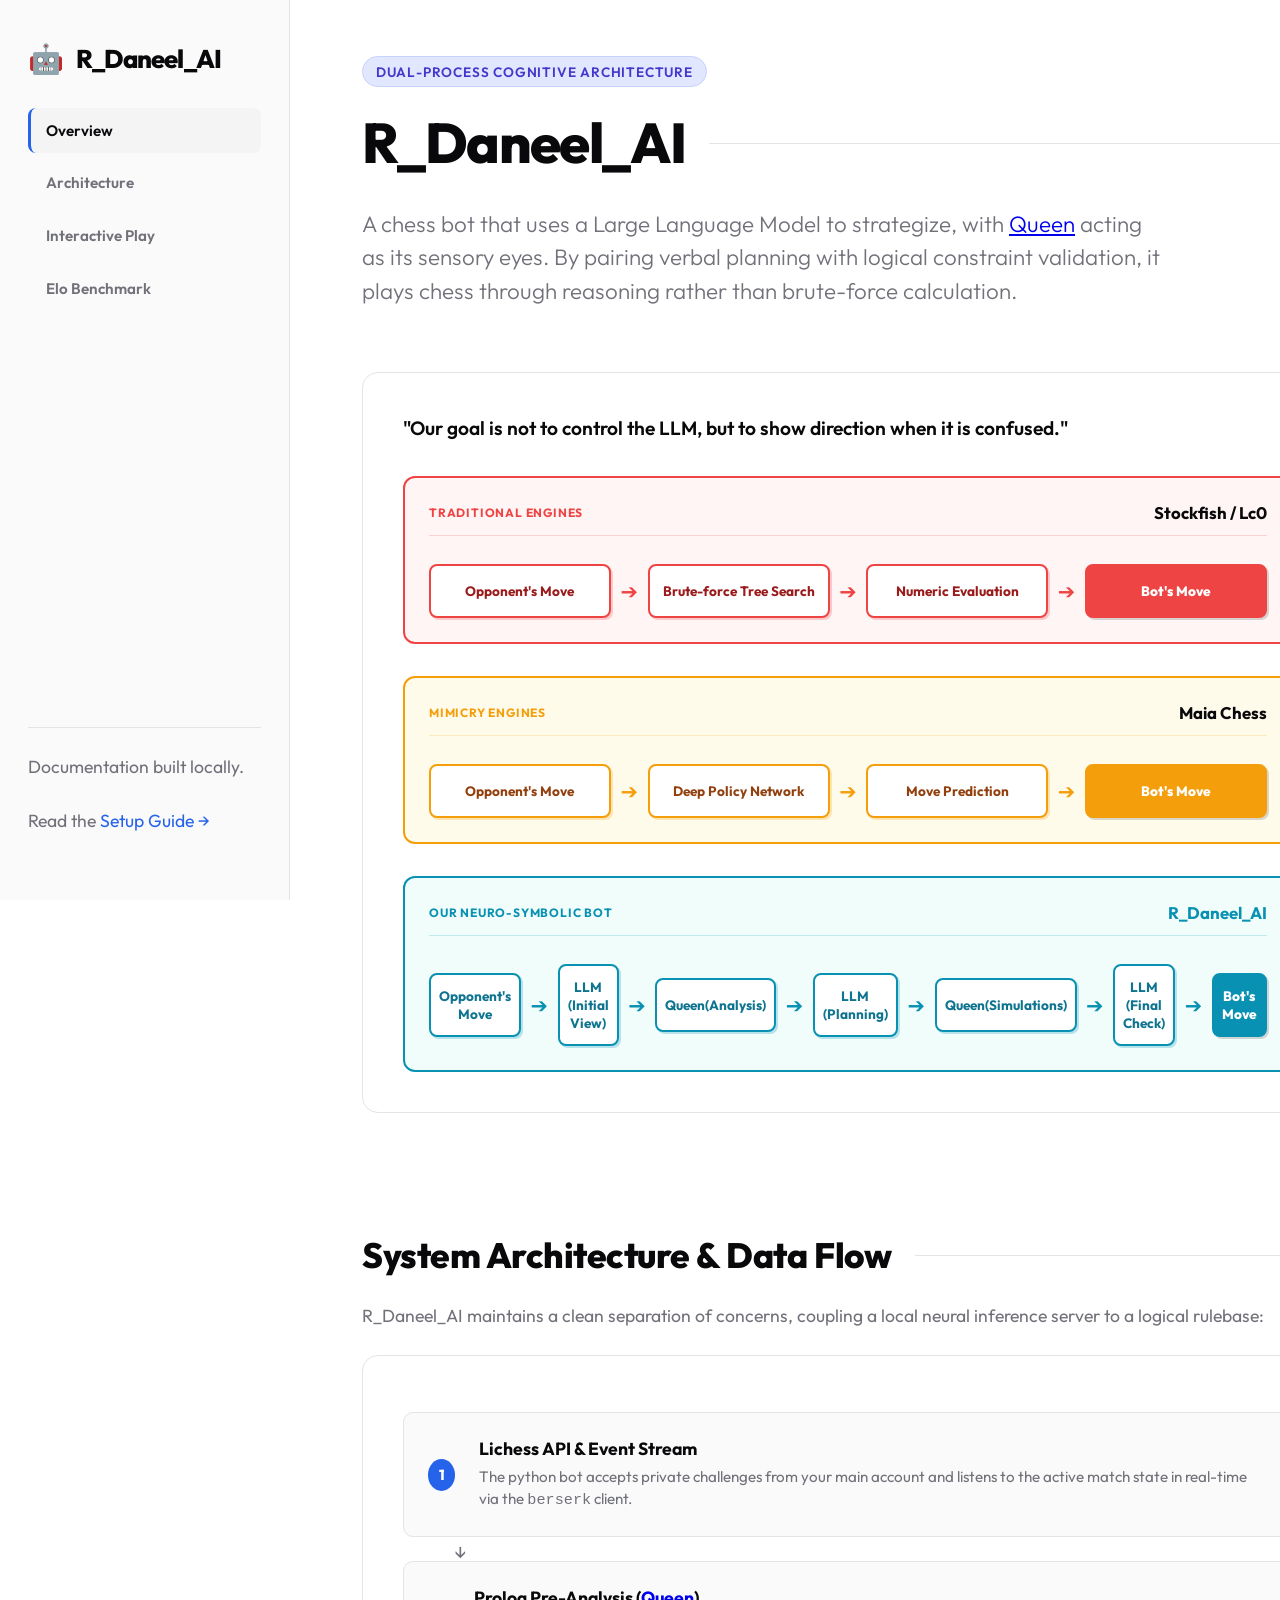
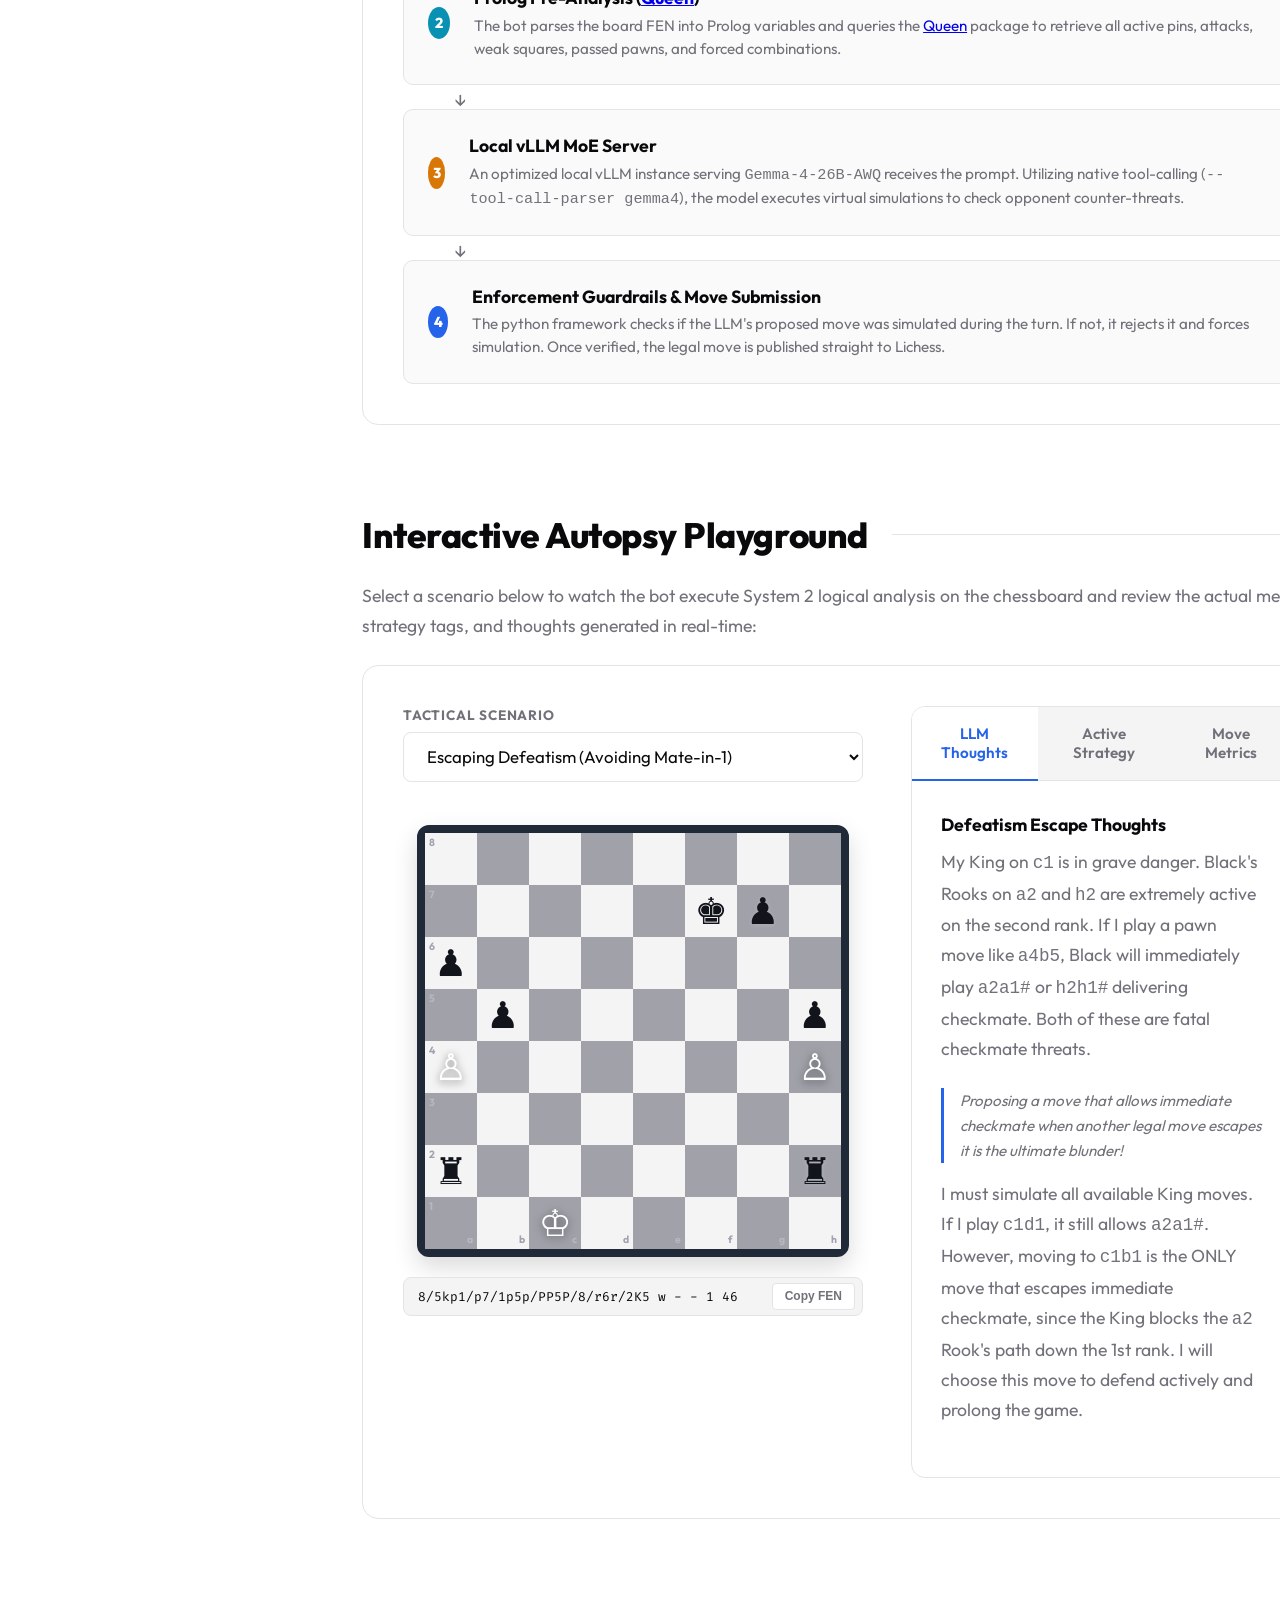
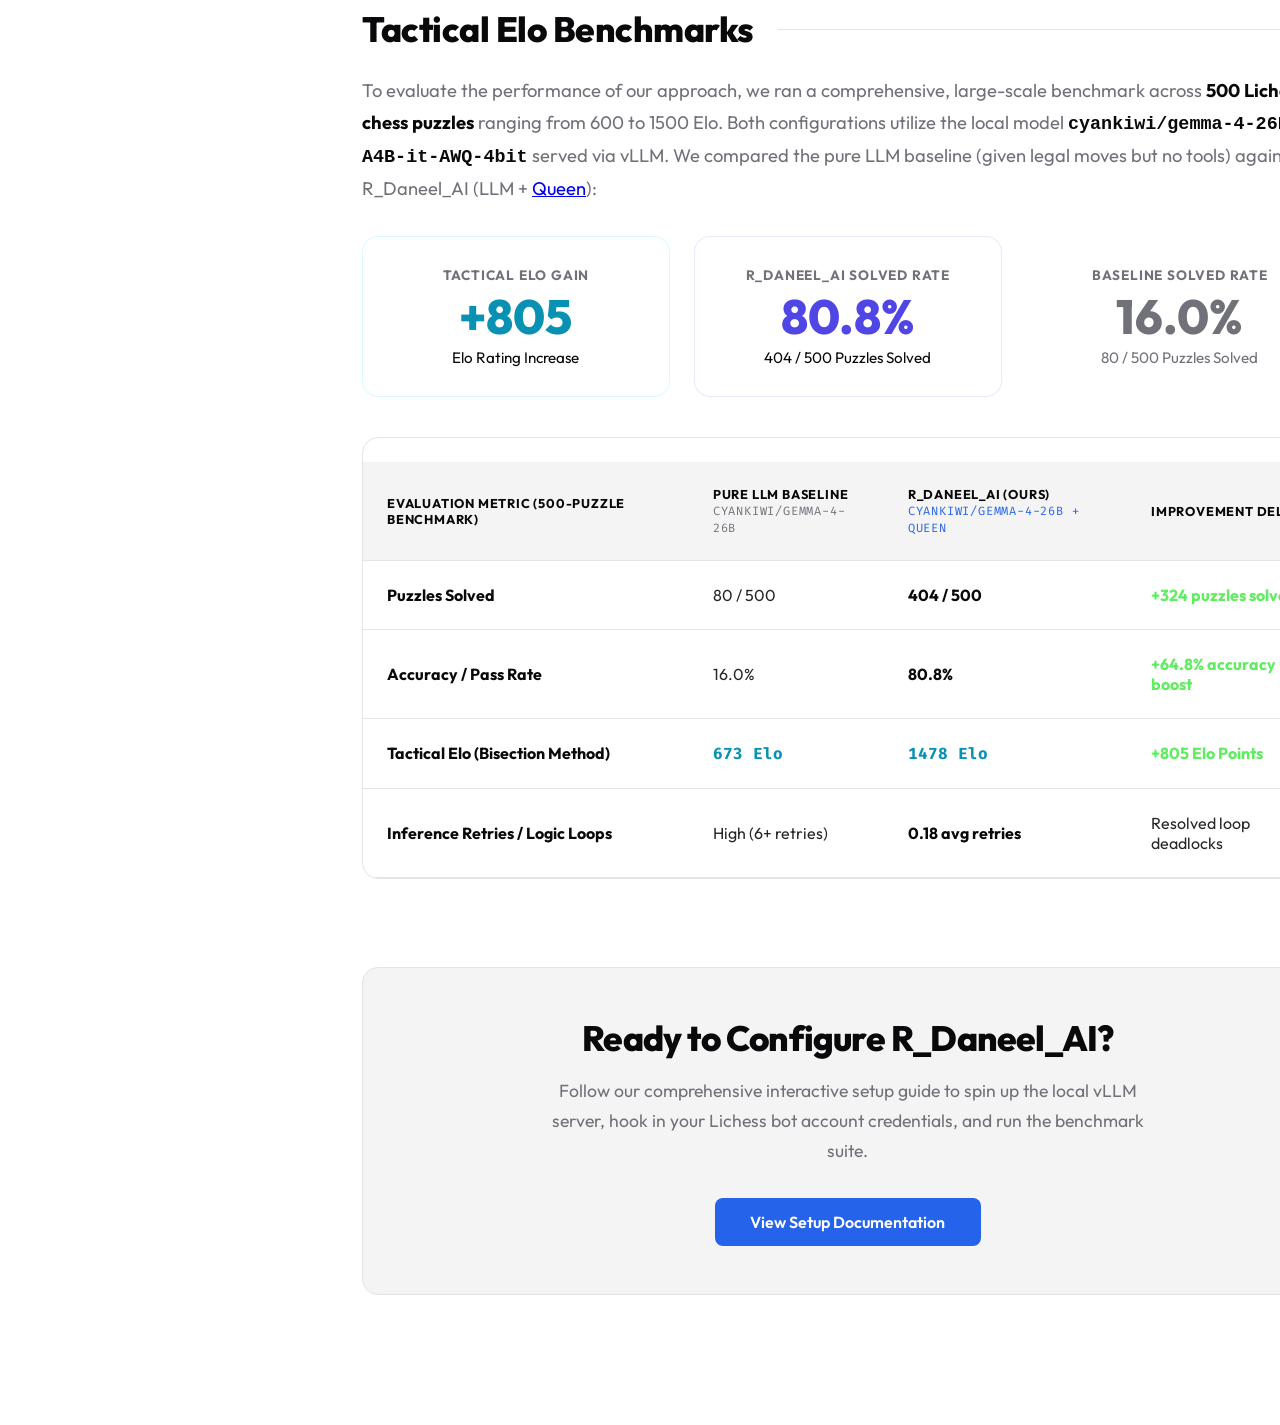
==== docs/index.html @ c643c806 "Fix Firefox CSS parsing error by unnesting .arch-flow CSS rules and closing the selector" ====
<!DOCTYPE html>
<html lang="en">
<head>
  <meta charset="utf-8">
  <meta name="viewport" content="width=device-width, initial-scale=1.0">
  <title>R_Daneel_AI 🤖 | Neuro-Symbolic Chess Bot & Benchmark</title>
  <!-- Google Fonts -->
  <link rel="preconnect" href="https://fonts.googleapis.com">
  <link rel="preconnect" href="https://fonts.gstatic.com" crossorigin>
  <link href="https://fonts.googleapis.com/css2?family=Fira+Code:wght@400;600&family=Outfit:wght@300;400;600;800&display=swap" rel="stylesheet">
  
  <style>
    :root {
      --bg: #ffffff;
      --panel-bg: #ffffff;
      --panel-border: #e4e4e7;
      --text: #27272a;
      --text-muted: #71717a;
      --text-highlight: #09090b;
      
      --accent: #4f46e5;
      --cyan: #0891b2;
      --indigo: #2563eb;
      --gold: #d97706;
      --red: #dc2626;
      
      --board-light: #f4f4f5;
      --board-dark: #a1a1aa;
      --square-size: 52px;
      --piece-size: 2.3rem;
      
      --font-sans: 'Outfit', system-ui, sans-serif;
      --font-mono: 'Fira Code', monospace;
      --sidebar-width: 290px;
    }

    * {
      box-sizing: border-box;
      margin: 0;
      padding: 0;
    }

    html {
      scroll-behavior: smooth;
    }

    body {
      background: var(--bg);
      color: var(--text);
      font-family: var(--font-sans);
      min-height: 100vh;
      display: flex;
      overflow-x: hidden;
    }

    /* Ambient background glows - hidden for clean solid white theme */
    .glow-orb {
      display: none;
    }
    .glow-orb-1 { top: 5%; left: -150px; }
    .glow-orb-2 { bottom: 15%; right: -150px; }
    .glow-orb-3 { top: 45%; left: 40%; }

    /* Navigation Sidebar */
    aside {
      width: var(--sidebar-width);
      background: #fafafa;
      border-right: 1px solid var(--panel-border);
      position: fixed;
      top: 0;
      bottom: 0;
      left: 0;
      padding: 2.5rem 1.75rem;
      display: flex;
      flex-direction: column;
      gap: 2rem;
      z-index: 10;
    }

    .brand {
      display: flex;
      align-items: center;
      gap: 0.75rem;
    }
    .brand span {
      font-size: 1.8rem;
    }
    .brand h1 {
      font-size: 1.6rem;
      font-weight: 800;
      letter-spacing: -0.05rem;
      color: var(--text-highlight);
    }

    .nav-links {
      list-style: none;
      display: flex;
      flex-direction: column;
      gap: 0.5rem;
    }
    .nav-links a {
      color: var(--text-muted);
      text-decoration: none;
      font-size: 0.95rem;
      font-weight: 600;
      padding: 0.8rem 1.1rem;
      border-radius: 8px;
      display: block;
      transition: all 0.3s ease;
    }
    .nav-links a:hover, .nav-links a.active {
      color: var(--text-highlight);
      background: #f4f4f5;
      border-left: 3px solid var(--indigo);
      padding-left: calc(1.1rem - 3px);
    }

    .nav-footer {
      margin-top: auto;
      font-size: 0.8rem;
      color: var(--text-muted);
      border-top: 1px solid var(--panel-border);
      padding-top: 1.5rem;
    }
    .nav-footer a {
      color: var(--indigo);
      text-decoration: none;
    }

    /* Main Content Area */
    main {
      margin-left: var(--sidebar-width);
      flex: 1;
      padding: 3.5rem 4.5rem;
      max-width: 1250px;
      position: relative;
      z-index: 1;
    }

    section {
      margin-bottom: 5.5rem;
    }

    h2 {
      font-size: 2.2rem;
      font-weight: 800;
      color: var(--text-highlight);
      margin-bottom: 1.5rem;
      letter-spacing: -0.03rem;
      display: flex;
      align-items: center;
      gap: 0.5rem;
    }
    h2::after {
      content: '';
      flex: 1;
      height: 1px;
      background: var(--panel-border);
      margin-left: 1rem;
    }

    p {
      color: var(--text-muted);
      font-size: 1.1rem;
      line-height: 1.7;
      margin-bottom: 1.5rem;
    }

    strong {
      color: var(--text-highlight);
    }

    /* Card / Glass Container */
    .glass-card {
      background: var(--panel-bg);
      border: 1px solid var(--panel-border);
      border-radius: 16px;
      padding: 2.5rem;
      margin-bottom: 2rem;
      transition: border-color 0.3s ease, box-shadow 0.3s ease;
    }
    .glass-card:hover {
      border-color: #d4d4d8;
      box-shadow: 0 4px 12px rgba(0, 0, 0, 0.05);
    }

    /* Hero / Ad Section */
    .hero-container {
      display: flex;
      flex-direction: column;
      gap: 1.5rem;
    }
    .hero-title {
      font-size: 3.5rem;
      font-weight: 800;
      line-height: 1.15;
      letter-spacing: -0.1rem;
      color: var(--text-highlight);
      margin-bottom: 0.5rem;
    }
    .hero-subtitle {
      font-size: 1.4rem;
      color: var(--text-muted);
      font-weight: 300;
      line-height: 1.5;
      max-width: 800px;
    }
    .badge {
      display: inline-block;
      background: #e0e7ff;
      border: 1px solid #c7d2fe;
      color: #4338ca;
      padding: 0.35rem 0.8rem;
      border-radius: 50px;
      font-size: 0.85rem;
      font-weight: 600;
      width: max-content;
      text-transform: uppercase;
      letter-spacing: 0.05rem;
    }

    /* Features Grid */
    .features-grid {
      display: grid;
      grid-template-columns: repeat(auto-fit, minmax(320px, 1fr));
      gap: 1.5rem;
      margin-top: 2rem;
    }
    .feature-card {
      padding: 2.2rem;
      background: rgba(255, 255, 255, 0.015);
      border: 1px solid var(--panel-border);
      border-radius: 14px;
      position: relative;
      overflow: hidden;
      transition: all 0.3s ease;
    }
    .feature-card:hover {
      border-color: var(--indigo);
      transform: translateY(-4px);
    }
    .feature-icon {
      font-size: 2rem;
      margin-bottom: 1.2rem;
      display: block;
    }
    .feature-card h3 {
      font-size: 1.25rem;
      font-weight: 700;
      color: var(--text-highlight);
      margin-bottom: 0.75rem;
    }
    .feature-card p {
      font-size: 0.95rem;
      line-height: 1.6;
      margin-bottom: 0;
    }

    /* Interactive Chess Playground Layout */
    .playground-container {
      display: grid;
      grid-template-columns: 460px 1fr;
      gap: 3rem;
      align-items: start;
    }

    .preset-selector {
      margin-bottom: 1.5rem;
      width: 100%;
    }
    .preset-selector label {
      display: block;
      font-size: 0.85rem;
      font-weight: 700;
      text-transform: uppercase;
      letter-spacing: 0.05rem;
      color: var(--text-muted);
      margin-bottom: 0.5rem;
    }
    .preset-selector select {
      width: 100%;
      background: #ffffff;
      border: 1px solid var(--panel-border);
      color: var(--text-highlight);
      font-family: var(--font-sans);
      font-size: 1.05rem;
      padding: 0.8rem 1.2rem;
      border-radius: 8px;
      outline: none;
      cursor: pointer;
      transition: border-color 0.3s ease;
    }
    .preset-selector select:focus {
      border-color: var(--indigo);
    }

    /* Interactive Chessboard */
    .chessboard-wrapper {
      display: flex;
      flex-direction: column;
      align-items: center;
      gap: 1.2rem;
    }
    .chessboard {
      display: grid;
      grid-template-columns: repeat(8, var(--square-size));
      grid-template-rows: repeat(8, var(--square-size));
      border: 8px solid #1f2937;
      border-radius: 12px;
      box-shadow: 0 10px 25px rgba(0, 0, 0, 0.15);
      position: relative;
    }
    .square {
      width: var(--square-size);
      height: var(--square-size);
      display: flex;
      align-items: center;
      justify-content: center;
      position: relative;
      user-select: none;
      transition: all 0.25s ease;
    }
    .square.light {
      background-color: var(--board-light);
    }
    .square.dark {
      background-color: var(--board-dark);
    }
    
    .piece {
      font-size: var(--piece-size);
      line-height: 1;
      cursor: default;
      z-index: 2;
      transition: transform 0.2s ease;
    }
    .piece.white-piece {
      color: #ffffff;
      filter: drop-shadow(0 2px 4px rgba(0,0,0,0.55));
    }
    .piece.black-piece {
      color: #12141c;
      filter: drop-shadow(0 1px 2px rgba(255,255,255,0.2));
    }
    .square:hover .piece {
      transform: scale(1.15);
    }

    /* Coordinate Labels */
    .label-rank {
      position: absolute;
      top: 3px;
      left: 4px;
      font-size: 0.65rem;
      font-weight: 700;
      opacity: 0.45;
      z-index: 1;
    }
    .square.light .label-rank { color: hsl(240, 20%, 30%); }
    .square.dark .label-rank { color: hsl(240, 15%, 85%); }

    .label-file {
      position: absolute;
      bottom: 3px;
      right: 4px;
      font-size: 0.65rem;
      font-weight: 700;
      opacity: 0.45;
      z-index: 1;
    }
    .square.light .label-file { color: hsl(240, 20%, 30%); }
    .square.dark .label-file { color: hsl(240, 15%, 85%); }

    /* Visual highlights on chessboard */
    .square.highlight-check::after {
      content: '';
      position: absolute;
      inset: 0;
      border: 3.5px solid var(--red);
      z-index: 3;
      pointer-events: none;
      animation: pulse-border 1.5s infinite;
    }
    .square.highlight-tactical::after {
      content: '';
      position: absolute;
      inset: 0;
      border: 3.5px solid var(--gold);
      z-index: 3;
      pointer-events: none;
    }
    .square.highlight-move::after {
      content: '';
      position: absolute;
      inset: 0;
      border: 3.5px solid var(--cyan);
      z-index: 3;
      pointer-events: none;
    }

    @keyframes pulse-border {
      0% { opacity: 0.5; }
      50% { opacity: 1; }
      100% { opacity: 0.5; }
    }

    .fen-container {
      position: relative;
      width: 100%;
      display: flex;
      align-items: center;
    }
    .fen-display {
      font-family: var(--font-mono);
      font-size: 0.8rem;
      background: #f4f4f5;
      color: var(--text-highlight);
      padding: 0.65rem 4.5rem 0.65rem 0.9rem;
      border-radius: 8px;
      border: 1px solid var(--panel-border);
      width: 100%;
      text-align: left;
      overflow-x: auto;
      white-space: nowrap;
    }
    .fen-copy-btn {
      position: absolute;
      right: 8px;
      background: #ffffff;
      border: 1px solid var(--panel-border);
      border-radius: 4px;
      color: var(--text-muted);
      padding: 0.35rem 0.75rem;
      font-size: 0.75rem;
      font-weight: 600;
      cursor: pointer;
      transition: all 0.3s ease;
      z-index: 5;
    }
    .fen-copy-btn:hover {
      background: #f4f4f5;
      color: var(--text-highlight);
    }

    /* Analysis Dashboard Tabs */
    .dashboard-panel {
      border: 1px solid var(--panel-border);
      border-radius: 14px;
      background: #ffffff;
      overflow: hidden;
      min-height: 480px;
      display: flex;
      flex-direction: column;
    }
    .dash-header {
      display: flex;
      background: #f4f4f5;
      border-bottom: 1px solid var(--panel-border);
    }
    .dash-btn {
      background: none;
      border: none;
      color: var(--text-muted);
      font-family: var(--font-sans);
      font-weight: 600;
      font-size: 0.95rem;
      padding: 1.1rem 1.6rem;
      cursor: pointer;
      transition: all 0.3s ease;
      position: relative;
    }
    .dash-btn:hover {
      color: var(--text-highlight);
    }
    .dash-btn.active {
      color: var(--indigo);
      background: #ffffff;
    }
    .dash-btn.active::after {
      content: '';
      position: absolute;
      bottom: -1px;
      left: 0;
      right: 0;
      height: 2px;
      background: var(--indigo);
    }

    .dash-content {
      padding: 1.8rem;
      flex: 1;
      display: none;
      position: relative;
    }
    .dash-content.active {
      display: block;
    }

    pre {
      font-family: var(--font-mono);
      font-size: 0.85rem;
      line-height: 1.6;
      color: var(--text);
      overflow-x: auto;
      white-space: pre-wrap;
    }
    .thoughts-container {
      font-size: 0.95rem;
      line-height: 1.65;
      color: var(--text);
    }
    .thoughts-container h4 {
      font-size: 1.1rem;
      font-weight: 700;
      margin-bottom: 0.5rem;
      color: var(--text-highlight);
    }
    .thoughts-container blockquote {
      border-left: 3px solid var(--indigo);
      padding-left: 1rem;
      margin: 1rem 0;
      color: var(--text-muted);
      font-style: italic;
    }
    .utility-metric {
      display: inline-block;
      font-family: var(--font-mono);
      background: #f4f4f5;
      border: 1px solid var(--panel-border);
      border-radius: 4px;
      padding: 0.15rem 0.4rem;
      font-weight: bold;
    }
    .utility-metric.positive { color: #16a34a; }
    .utility-metric.negative { color: #dc2626; }
    .utility-metric.neutral { color: var(--text-muted); }

    /* Architecture Flow Chart */
    .arch-flow {
      display: flex;
      flex-direction: column;
      gap: 1.5rem;
      margin-top: 1rem;
    }
    .arch-flow .flow-node {
      background: #fafafa;
      border: 1px solid var(--panel-border);
      border-radius: 10px;
      padding: 1.5rem;
      display: flex;
      align-items: center;
      gap: 1.5rem;
      position: relative;
    }
    .arch-flow .flow-node::after {
      content: '↓';
      position: absolute;
      bottom: -1.75rem;
      left: 50px;
      font-size: 1.2rem;
      color: var(--text-muted);
    }
    .arch-flow .flow-node:last-child::after {
      display: none;
    }
    .arch-flow .flow-num {
      width: 32px;
      height: 32px;
      border-radius: 50%;
      background: var(--indigo);
      display: flex;
      align-items: center;
      justify-content: center;
      font-weight: 800;
      font-size: 0.9rem;
      color: #fff;
    }
    .arch-flow .flow-num.cyan { background: var(--cyan); }
    .arch-flow .flow-num.gold { background: var(--gold); }
    
    .arch-flow .flow-info h4 {
      font-size: 1.1rem;
      color: var(--text-highlight);
      margin-bottom: 0.35rem;
    }
    .arch-flow .flow-info p {
      font-size: 0.95rem;
      margin-bottom: 0;
      line-height: 1.5;
    }
 
    /* Comparison Table */
    table {
      width: 100%;
      border-collapse: collapse;
      margin-top: 1.5rem;
    }
    th, td {
      padding: 1.1rem 1.4rem;
      text-align: left;
      border-bottom: 1px solid var(--panel-border);
    }
    th {
      font-weight: 700;
      color: var(--text-highlight);
      background: #f4f4f5;
      text-transform: uppercase;
      font-size: 0.8rem;
      letter-spacing: 0.05rem;
    }
    tr:hover td {
      background: #fafafa;
    }
    td.elo-val {
      font-family: var(--font-mono);
      font-weight: bold;
      color: var(--cyan);
    }
 
    /* CTA / Advertisement Section */
    .cta-card {
      background: #f4f4f5;
      border: 1px solid var(--panel-border);
      border-radius: 16px;
      padding: 3rem;
      text-align: center;
      position: relative;
      overflow: hidden;
    }
    .cta-card h3 {
      font-size: 2.2rem;
      font-weight: 800;
      color: var(--text-highlight);
      margin-bottom: 1rem;
      letter-spacing: -0.05rem;
    }
    .cta-card p {
      max-width: 600px;
      margin: 0 auto 2rem;
    }
    .cta-btn {
      display: inline-block;
      background: var(--indigo);
      color: #fff;
      text-decoration: none;
      padding: 0.9rem 2.2rem;
      border-radius: 8px;
      font-weight: 600;
      transition: all 0.3s ease;
    }
    .cta-btn:hover {
      background: #1d4ed8;
    }

    /* Responsive Design */
    @media (max-width: 1100px) {
      body {
        flex-direction: column;
      }
      aside {
        width: 100%;
        position: relative;
        height: auto;
        border-right: none;
        border-bottom: 1px solid var(--panel-border);
        padding: 1.5rem 2rem;
        flex-direction: row;
        justify-content: space-between;
        align-items: center;
      }
      .nav-links {
        flex-direction: row;
        gap: 1rem;
      }
      .nav-footer {
        display: none;
      }
      main {
        margin-left: 0;
        padding: 2.5rem 2rem;
      }
      .playground-container {
        grid-template-columns: 1fr;
      }
      .chessboard-wrapper {
        margin-bottom: 1.5rem;
      }
    }

    @media (max-width: 650px) {
      :root {
        --square-size: 42px;
        --piece-size: 1.9rem;
      }
      aside {
        flex-direction: column;
        align-items: flex-start;
        gap: 1rem;
      }
      .nav-links {
        flex-wrap: wrap;
        gap: 0.5rem;
      }
      main {
        padding: 1.5rem 1rem;
      }
      .hero-title {
        font-size: 2.6rem;
      }
    }

    /* Flow comparison diagrams styling */
    .comparison-diagrams {
      display: flex;
      flex-direction: column;
      gap: 2rem;
      margin-top: 2rem;
    }
    .flow-row {
      display: flex;
      flex-direction: column;
      border-radius: 12px;
      padding: 1.5rem;
      gap: 1.5rem;
      transition: all 0.3s ease;
      background: #ffffff;
      border: 2px solid var(--panel-border);
    }
    .flow-header {
      display: flex;
      justify-content: space-between;
      align-items: center;
      border-bottom: 1.5px solid var(--panel-border);
      padding-bottom: 0.75rem;
      margin-bottom: 0.25rem;
    }
    .flow-title-category {
      font-size: 0.75rem;
      font-weight: bold;
      text-transform: uppercase;
      letter-spacing: 0.05rem;
    }
    .flow-title-model {
      font-size: 1.05rem;
    }

    /* Track coloring */
    .flow-row.traditional {
      background: #fff5f5;
      border-color: #ef4444;
    }
    .flow-row.traditional:hover {
      background: #fee2e2;
    }
    .flow-row.traditional .flow-header {
      border-color: rgba(239, 68, 68, 0.2);
    }
    .flow-row.traditional .flow-title-category {
      color: #ef4444;
    }
    .flow-row.traditional .flow-title-model {
      color: var(--text-highlight);
    }
    .flow-row.traditional .flow-step-node {
      border: 2px solid #ef4444;
      background: #ffffff;
      color: #991b1b;
      box-shadow: 2px 2px 0px rgba(239, 68, 68, 0.25);
    }
    .flow-row.traditional .flow-step-node.end-node {
      background: #ef4444;
      color: #ffffff;
      box-shadow: 2px 2px 0px rgba(0, 0, 0, 0.15);
    }

    .flow-row.mimicry {
      background: #fffbeb;
      border-color: #f59e0b;
    }
    .flow-row.mimicry:hover {
      background: #fef3c7;
    }
    .flow-row.mimicry .flow-header {
      border-color: rgba(245, 158, 11, 0.2);
    }
    .flow-row.mimicry .flow-title-category {
      color: #f59e0b;
    }
    .flow-row.mimicry .flow-title-model {
      color: var(--text-highlight);
    }
    .flow-row.mimicry .flow-step-node {
      border: 2px solid #f59e0b;
      background: #ffffff;
      color: #92400e;
      box-shadow: 2px 2px 0px rgba(245, 158, 11, 0.25);
    }
    .flow-row.mimicry .flow-step-node.end-node {
      background: #f59e0b;
      color: #ffffff;
      box-shadow: 2px 2px 0px rgba(0, 0, 0, 0.15);
    }

    .flow-row.ours {
      background: #f0fdfa;
      border-color: #0891b2;
    }
    .flow-row.ours:hover {
      background: #ccfbf1;
    }
    .flow-row.ours .flow-header {
      border-color: rgba(8, 145, 178, 0.2);
    }
    .flow-row.ours .flow-title-category {
      color: #0891b2;
    }
    .flow-row.ours .flow-title-model {
      color: #0891b2;
      font-weight: bold;
    }
    .flow-row.ours .flow-step-node {
      border: 2px solid #0891b2;
      background: #ffffff;
      color: #0e7490;
      box-shadow: 2px 2px 0px rgba(8, 145, 178, 0.25);
    }
    .flow-row.ours .flow-step-node.end-node {
      background: #0891b2;
      color: #ffffff;
      box-shadow: 2px 2px 0px rgba(0, 0, 0, 0.15);
    }

    .flow-steps {
      display: flex;
      align-items: center;
      gap: 0.5rem;
      justify-content: space-between;
    }
    .flow-step-node {
      flex: 1;
      text-align: center;
      border-radius: 8px;
      padding: 0.75rem 0.5rem;
      font-size: 0.85rem;
      font-weight: 700;
      transition: all 0.2s ease;
      display: flex;
      align-items: center;
      justify-content: center;
      min-height: 54px;
    }
    .flow-step-node.end-node {
      font-weight: 800;
    }
    .flow-arrow {
      color: var(--text-muted);
      font-weight: bold;
      font-size: 1.3rem;
      user-select: none;
      display: inline-block;
      flex-shrink: 0;
      padding: 0 0.1rem;
    }
    .flow-row.traditional .flow-arrow {
      color: #ef4444;
    }
    .flow-row.mimicry .flow-arrow {
      color: #f59e0b;
    }
    .flow-row.ours .flow-arrow {
      color: #0891b2;
    }

    @media (max-width: 950px) {
      .flow-steps {
        flex-direction: column;
        align-items: stretch;
        gap: 0.75rem;
      }
      .flow-step-node {
        min-height: 48px;
      }
      .flow-arrow {
        transform: rotate(90deg);
        margin: 0.25rem 0;
        align-self: center;
      }
    }
  </style>
</head>
<body>
  
  <!-- Navigation Sidebar -->
  <aside>
    <div class="brand">
      <span>🤖</span>
      <h1>R_Daneel_AI</h1>
    </div>
    <ul class="nav-links">
      <li><a href="#overview" class="active">Overview</a></li>
      <li><a href="#architecture">Architecture</a></li>
      <li><a href="#playground">Interactive Play</a></li>
      <li><a href="#benchmark">Elo Benchmark</a></li>
    </ul>
    
    <div class="nav-footer">
      <p>Documentation built locally.</p>
      <p>Read the <a href="readme.html">Setup Guide →</a></p>
    </div>
  </aside>

  <!-- Main Content -->
  <main>
    
    <!-- Hero / Overview Section -->
    <section id="overview" class="hero-container">
      <div class="badge">Dual-Process Cognitive Architecture</div>
      <h2 class="hero-title">R_Daneel_AI</h2>
      <p class="hero-subtitle">
        A chess bot that uses a Large Language Model to strategize, with <a href="https://abhay-ai.github.io/Queen/">Queen</a> acting as its sensory eyes. By pairing verbal planning with logical constraint validation, it plays chess through reasoning rather than brute-force calculation.
      </p>
      
      <div class="glass-card" style="margin-top: 1rem;">
        <p style="font-size: 1.2rem; color: var(--text-highlight); font-weight: 600; line-height: 1.6; margin-bottom: 1.2rem;">
          "Our goal is not to control the LLM, but to show direction when it is confused."
        </p>
        <div class="comparison-diagrams">
          <!-- Row 1: Traditional -->
          <div class="flow-row traditional">
            <div class="flow-header">
              <span class="flow-title-category">Traditional Engines</span>
              <strong class="flow-title-model">Stockfish / Lc0</strong>
            </div>
            <div class="flow-steps">
              <div class="flow-step-node">Opponent's Move</div>
              <span class="flow-arrow">➔</span>
              <div class="flow-step-node">Brute-force Tree Search</div>
              <span class="flow-arrow">➔</span>
              <div class="flow-step-node">Numeric Evaluation</div>
              <span class="flow-arrow">➔</span>
              <div class="flow-step-node end-node">Bot's Move</div>
            </div>
          </div>

          <!-- Row 2: Mimicry -->
          <div class="flow-row mimicry">
            <div class="flow-header">
              <span class="flow-title-category">Mimicry Engines</span>
              <strong class="flow-title-model">Maia Chess</strong>
            </div>
            <div class="flow-steps">
              <div class="flow-step-node">Opponent's Move</div>
              <span class="flow-arrow">➔</span>
              <div class="flow-step-node">Deep Policy Network</div>
              <span class="flow-arrow">➔</span>
              <div class="flow-step-node">Move Prediction</div>
              <span class="flow-arrow">➔</span>
              <div class="flow-step-node end-node">Bot's Move</div>
            </div>
          </div>

          <!-- Row 3: Ours -->
          <div class="flow-row ours">
            <div class="flow-header">
              <span class="flow-title-category">Our Neuro-Symbolic Bot</span>
              <strong class="flow-title-model">R_Daneel_AI</strong>
            </div>
            <div class="flow-steps">
              <div class="flow-step-node">Opponent's Move</div>
              <span class="flow-arrow">➔</span>
              <div class="flow-step-node active-node">LLM (Initial View)</div>
              <span class="flow-arrow">➔</span>
              <div class="flow-step-node active-node"><a href="https://abhay-ai.github.io/Queen/" style="color: inherit; text-decoration: none;">Queen</a> (Analysis)</div>
              <span class="flow-arrow">➔</span>
              <div class="flow-step-node active-node">LLM (Planning)</div>
              <span class="flow-arrow">➔</span>
              <div class="flow-step-node active-node"><a href="https://abhay-ai.github.io/Queen/" style="color: inherit; text-decoration: none;">Queen</a> (Simulations)</div>
              <span class="flow-arrow">➔</span>
              <div class="flow-step-node active-node">LLM (Final Check)</div>
              <span class="flow-arrow">➔</span>
              <div class="flow-step-node end-node">Bot's Move</div>
            </div>
          </div>
        </div>
      </div>
    </section>

    <!-- Architecture Section -->
    <section id="architecture">
      <h2>System Architecture & Data Flow</h2>
      <p>R_Daneel_AI maintains a clean separation of concerns, coupling a local neural inference server to a logical rulebase:</p>
      
      <div class="glass-card">
        <div class="arch-flow">
          <div class="flow-node">
            <div class="flow-num">1</div>
            <div class="flow-info">
              <h4>Lichess API & Event Stream</h4>
              <p>The python bot accepts private challenges from your main account and listens to the active match state in real-time via the <code>berserk</code> client.</p>
            </div>
          </div>
          
          <div class="flow-node">
            <div class="flow-num cyan">2</div>
            <div class="flow-info">
              <h4>Prolog Pre-Analysis (<a href="https://abhay-ai.github.io/Queen/">Queen</a>)</h4>
              <p>The bot parses the board FEN into Prolog variables and queries the <a href="https://abhay-ai.github.io/Queen/">Queen</a> package to retrieve all active pins, attacks, weak squares, passed pawns, and forced combinations.</p>
            </div>
          </div>

          <div class="flow-node">
            <div class="flow-num gold">3</div>
            <div class="flow-info">
              <h4>Local vLLM MoE Server</h4>
              <p>An optimized local vLLM instance serving <code>Gemma-4-26B-AWQ</code> receives the prompt. Utilizing native tool-calling (<code>--tool-call-parser gemma4</code>), the model executes virtual simulations to check opponent counter-threats.</p>
            </div>
          </div>

          <div class="flow-node">
            <div class="flow-num">4</div>
            <div class="flow-info">
              <h4>Enforcement Guardrails & Move Submission</h4>
              <p>The python framework checks if the LLM's proposed move was simulated during the turn. If not, it rejects it and forces simulation. Once verified, the legal move is published straight to Lichess.</p>
            </div>
          </div>
        </div>
      </div>
    </section>

    <!-- Playground Section -->
    <section id="playground">
      <h2>Interactive Autopsy Playground</h2>
      <p>Select a scenario below to watch the bot execute System 2 logical analysis on the chessboard and review the actual metrics, strategy tags, and thoughts generated in real-time:</p>
      
      <div class="glass-card playground-container">
        
        <!-- Left Side: Board and selector -->
        <div class="chessboard-wrapper">
          <div class="preset-selector">
            <label for="scenario-select">Tactical Scenario</label>
            <select id="scenario-select" onchange="loadPreset(this.value)">
              <option value="defeatism">Escaping Defeatism (Avoiding Mate-in-1)</option>
              <option value="tension">Maintaining Tension (Equal Italian Game)</option>
              <option value="staircase">Mate-in-Two (Staircase Rooks)</option>
              <option value="fork">Knight Fork (Fork on King & Queen)</option>
            </select>
          </div>
          
          <div id="chessboard" class="chessboard"></div>
          
          <div class="fen-container">
            <div id="fen-display" class="fen-display"></div>
            <button class="fen-copy-btn" onclick="copyFen()">Copy FEN</button>
          </div>
        </div>

        <!-- Right Side: Dashboard Tabs -->
        <div class="dashboard-panel">
          <div class="dash-header">
            <button id="tab-thoughts" class="dash-btn active" onclick="switchTab(event, 'dash-thoughts')">LLM Thoughts</button>
            <button id="tab-strategy" class="dash-btn" onclick="switchTab(event, 'dash-strategy')">Active Strategy</button>
            <button id="tab-metrics" class="dash-btn" onclick="switchTab(event, 'dash-metrics')">Move Metrics</button>
          </div>
          
          <!-- Thoughts Tab -->
          <div id="dash-thoughts" class="dash-content active">
            <div class="thoughts-container" id="thoughts-box">
              <!-- Dynamically populated -->
            </div>
          </div>
          
          <!-- Strategy Tab -->
          <div id="dash-strategy" class="dash-content">
            <div class="thoughts-container" id="strategy-box">
              <!-- Dynamically populated -->
            </div>
          </div>
          
          <!-- Metrics Tab -->
          <div id="dash-metrics" class="dash-content">
            <pre id="metrics-pre"></pre>
        </div>
      </div>
    </div>
  </section>

    <!-- Benchmark Section -->
    <section id="benchmark">
      <h2>Tactical Elo Benchmarks</h2>
      <p style="font-size: 1.15rem; line-height: 1.7; margin-bottom: 2rem;">
        To evaluate the performance of our approach, we ran a comprehensive, large-scale benchmark across <strong>500 Lichess chess puzzles</strong> ranging from 600 to 1500 Elo. Both configurations utilize the local model <strong><code>cyankiwi/gemma-4-26B-A4B-it-AWQ-4bit</code></strong> served via vLLM. We compared the pure LLM baseline (given legal moves but no tools) against R_Daneel_AI (LLM + <a href="https://abhay-ai.github.io/Queen/">Queen</a>):
      </p>
      
      <!-- Big Highlights Grid -->
      <div style="display: grid; grid-template-columns: repeat(auto-fit, minmax(220px, 1fr)); gap: 1.5rem; margin-bottom: 2.5rem;">
        <div class="glass-card" style="padding: 1.8rem; text-align: center; border-color: rgba(0, 220, 255, 0.15); margin-bottom: 0;">
          <span style="display: block; font-size: 0.85rem; font-weight: bold; text-transform: uppercase; color: var(--text-muted); letter-spacing: 0.05rem; margin-bottom: 0.5rem;">Tactical ELO Gain</span>
          <span style="font-size: 3rem; font-weight: 800; color: var(--cyan); text-shadow: 0 0 15px var(--cyan-glow); line-height: 1;">+805</span>
          <span style="display: block; font-size: 0.95rem; color: var(--text-highlight); margin-top: 0.5rem;">Elo Rating Increase</span>
        </div>
        
        <div class="glass-card" style="padding: 1.8rem; text-align: center; border-color: rgba(140, 90, 255, 0.15); margin-bottom: 0;">
          <span style="display: block; font-size: 0.85rem; font-weight: bold; text-transform: uppercase; color: var(--text-muted); letter-spacing: 0.05rem; margin-bottom: 0.5rem;">R_Daneel_AI Solved Rate</span>
          <span style="font-size: 3rem; font-weight: 800; color: var(--accent); text-shadow: 0 0 15px var(--accent-glow); line-height: 1;">80.8%</span>
          <span style="display: block; font-size: 0.95rem; color: var(--text-highlight); margin-top: 0.5rem;">404 / 500 Puzzles Solved</span>
        </div>

        <div class="glass-card" style="padding: 1.8rem; text-align: center; border-color: rgba(255, 255, 255, 0.08); margin-bottom: 0;">
          <span style="display: block; font-size: 0.85rem; font-weight: bold; text-transform: uppercase; color: var(--text-muted); letter-spacing: 0.05rem; margin-bottom: 0.5rem;">Baseline Solved Rate</span>
          <span style="font-size: 3rem; font-weight: 800; color: var(--text-muted); line-height: 1;">16.0%</span>
          <span style="display: block; font-size: 0.95rem; color: var(--text-muted); margin-top: 0.5rem;">80 / 500 Puzzles Solved</span>
        </div>
      </div>
      
      <div class="glass-card" style="padding: 0; overflow-x: auto;">
        <table style="width: 100%;">
          <thead>
            <tr>
              <th style="padding: 1.5rem;">Evaluation Metric (500-Puzzle Benchmark)</th>
              <th style="padding: 1.5rem;">Pure LLM Baseline<br><span style="font-size: 0.75rem; color: var(--text-muted); font-weight: normal; font-family: var(--font-mono);">cyankiwi/gemma-4-26B</span></th>
              <th style="padding: 1.5rem;">R_Daneel_AI (Ours)<br><span style="font-size: 0.75rem; color: var(--indigo); font-weight: normal; font-family: var(--font-mono);">cyankiwi/gemma-4-26B + Queen</span></th>
              <th style="padding: 1.5rem;">Improvement Delta</th>
            </tr>
          </thead>
          <tbody>
            <tr>
              <td style="padding: 1.5rem;"><strong>Puzzles Solved</strong></td>
              <td style="padding: 1.5rem;">80 / 500</td>
              <td style="padding: 1.5rem;"><strong>404 / 500</strong></td>
              <td style="padding: 1.5rem; color: hsl(120, 80%, 65%); font-weight: bold;">+324 puzzles solved</td>
            </tr>
            <tr>
              <td style="padding: 1.5rem;"><strong>Accuracy / Pass Rate</strong></td>
              <td style="padding: 1.5rem;">16.0%</td>
              <td style="padding: 1.5rem;"><strong>80.8%</strong></td>
              <td style="padding: 1.5rem; color: hsl(120, 80%, 65%); font-weight: bold;">+64.8% accuracy boost</td>
            </tr>
            <tr>
              <td style="padding: 1.5rem;"><strong>Tactical Elo (Bisection Method)</strong></td>
              <td style="padding: 1.5rem;" class="elo-val">673 Elo</td>
              <td style="padding: 1.5rem;" class="elo-val" style="color: var(--accent);">1478 Elo</td>
              <td style="padding: 1.5rem; font-weight: bold; color: hsl(120, 80%, 65%);">+805 Elo Points</td>
            </tr>
            <tr>
              <td style="padding: 1.5rem;"><strong>Inference Retries / Logic Loops</strong></td>
              <td style="padding: 1.5rem;">High (6+ retries)</td>
              <td style="padding: 1.5rem;"><strong>0.18 avg retries</strong></td>
              <td style="padding: 1.5rem;">Resolved loop deadlocks</td>
            </tr>
          </tbody>
        </table>
      </div>
    </section>

    <!-- CTA Section -->
    <section>
      <div class="cta-card">
        <h3>Ready to Configure R_Daneel_AI?</h3>
        <p>Follow our comprehensive interactive setup guide to spin up the local vLLM server, hook in your Lichess bot account credentials, and run the benchmark suite.</p>
        <a href="readme.html" class="cta-btn">View Setup Documentation</a>
      </div>
    </section>

  </main>

  <script>
    // Presets database for the playground
    const presets = {
      defeatism: {
        fen: "8/5kp1/p7/1p5p/PP5P/8/r6r/2K5 w - - 1 46",
        highlight: { check: [], move: ["c1b1"], tactical: ["a2a1", "h2h1"] },
        board: [
          { sq: "a2", pc: "r", col: "black" },
          { sq: "h2", pc: "r", col: "black" },
          { sq: "c1", pc: "k", col: "white" },
          { sq: "f7", pc: "k", col: "black" },
          { sq: "g7", pc: "p", col: "black" },
          { sq: "a6", pc: "p", col: "black" },
          { sq: "b5", pc: "p", col: "black" },
          { sq: "h5", pc: "p", col: "black" },
          { sq: "a4", pc: "p", col: "white" },
          { sq: "h4", pc: "p", col: "white" }
        ],
        thoughts: "<h4>Defeatism Escape Thoughts</h4><p>My King on <code>c1</code> is in grave danger. Black's Rooks on <code>a2</code> and <code>h2</code> are extremely active on the second rank. If I play a pawn move like <code>a4b5</code>, Black will immediately play <code>a2a1#</code> or <code>h2h1#</code> delivering checkmate. Both of these are fatal checkmate threats.</p><blockquote>Proposing a move that allows immediate checkmate when another legal move escapes it is the ultimate blunder!</blockquote><p>I must simulate all available King moves. If I play <code>c1d1</code>, it still allows <code>a2a1#</code>. However, moving to <code>c1b1</code> is the ONLY move that escapes immediate checkmate, since the King blocks the <code>a2</code> Rook's path down the 1st rank. I will choose this move to defend actively and prolong the game.</p>",
        strategy: "<h4>Strategic Directives</h4><p>Seek drawing chances or stalemate tricks in this lost position. Avoid easy simplifications that benefit the side up material. Keep the King on the most resilient escape squares.</p>",
        metrics: "{\n  \"game_phase\": \"endgame\",\n  \"proposed_move\": \"c1b1 (Kg1)\",\n  \"retries\": 1,\n  \"material_difference\": -11,\n  \"legal_escape_squares\": [\"b1\", \"d1\"],\n  \"simulation_outcome\": \"Checkmate evaded. Opponent has no immediate mate-in-one.\"\n}"
      },
      tension: {
        fen: "r1bqk2r/ppp2ppp/2np1n2/2b1p3/4P3/2N1BN2/PPP2PPP/R2QKB1R w KQkq - 2 6",
        highlight: { check: [], move: ["f1d3"], tactical: ["e3", "c5"] },
        board: [
          { sq: "a8", pc: "r", col: "black" },
          { sq: "c8", pc: "b", col: "black" },
          { sq: "d8", pc: "q", col: "black" },
          { sq: "e8", pc: "k", col: "black" },
          { sq: "h8", pc: "r", col: "black" },
          { sq: "c6", pc: "n", col: "black" },
          { sq: "f6", pc: "n", col: "black" },
          { sq: "c5", pc: "b", col: "black" },
          { sq: "a7", pc: "p", col: "black" },
          { sq: "b7", pc: "p", col: "black" },
          { sq: "c7", pc: "p", col: "black" },
          { sq: "d6", pc: "p", col: "black" },
          { sq: "e5", pc: "p", col: "black" },
          { sq: "f7", pc: "p", col: "black" },
          { sq: "g7", pc: "p", col: "black" },
          { sq: "h7", pc: "p", col: "black" },
          { sq: "a1", pc: "r", col: "white" },
          { sq: "c3", pc: "n", col: "white" },
          { sq: "e3", pc: "b", col: "white" },
          { sq: "f3", pc: "n", col: "white" },
          { sq: "d1", pc: "q", col: "white" },
          { sq: "e1", pc: "k", col: "white" },
          { sq: "f1", pc: "b", col: "white" },
          { sq: "a2", pc: "p", col: "white" },
          { sq: "b2", pc: "p", col: "white" },
          { sq: "c2", pc: "p", col: "white" },
          { sq: "d2", pc: "p", col: "white" },
          { sq: "e4", pc: "p", col: "white" },
          { sq: "f2", pc: "p", col: "white" },
          { sq: "g2", pc: "p", col: "white" },
          { sq: "h2", pc: "p", col: "white" }
        ],
        thoughts: "<h4>Tension Analysis Thoughts</h4><p>We are in a standard opening position. There is active mutual piece tension between my Bishop on <code>e3</code> and Black's Bishop on <code>c5</code>.</p><p>If I play the capture <code>e3c5</code>, Black will play <code>d6xc5</code> recapturing. This is a neutral exchange (Net Utility = 0). According to the rules, a capture that resolves active board tension for a net utility of 0 receives a <span class='utility-metric negative'>-0.5</span> tension resolution penalty. It is a strategic blunder because it resolves tension on the opponent's terms.</p><p>Instead, I will play the quiet developing move <code>f1d3</code> (bringing the light-squared bishop out and preparing to castle). This move has a Net Utility of <span class='utility-metric neutral'>0.0</span>, but it maintains the tension and improves my overall development.</p>",
        strategy: "<h4>Strategic Directives</h4><p>Complete the development of minor pieces, control the center, and maintain board tension rather than resolving it prematurely through captures.</p>",
        metrics: "{\n  \"game_phase\": \"opening\",\n  \"board_tension\": {\n    \"mutual_piece_tension\": [\"bishop at e3 and bishop at c5\"]\n  },\n  \"candidate_utilities\": {\n    \"e3c5\": -0.5,\n    \"d1d4\": -5.0,\n    \"f1d3\": 0.0\n  },\n  \"selected_move\": \"f1d3\"\n}"
      },
      staircase: {
        fen: "k7/8/8/8/8/7R/7R/K7 w - - 0 1",
        highlight: { check: [], move: ["h3b3"], tactical: ["b7", "b8"] },
        board: [
          { sq: "a8", pc: "k", col: "black" },
          { sq: "h3", pc: "r", col: "white" },
          { sq: "h2", pc: "r", col: "white" },
          { sq: "a1", pc: "k", col: "white" }
        ],
        thoughts: "<h4>Forced Mate-in-Two Calculation</h4><p>The opponent King is trapped on the back rank at <code>a8</code>. I have two Rooks on the h-file.</p><p>My <a href=\"https://abhay-ai.github.io/Queen/\">Queen</a> detects a forced mate-in-two: <code>mate_in_two: ['h3b3', 'h2b2']</code>. I must play one of these forced mate sequences immediately.</p><p>If I play <code>h3b3</code> (moving the Rook to the b-file), it cuts off the b-file. Black's only legal response is to move the King to <code>a7</code>. Then, on my next move, the Rook on <code>h2</code> will play <code>h2h8#</code> delivering checkmate. This staircase pattern is completely forced.</p>",
        strategy: "<h4>Strategic Directives</h4><p>Prioritize forced checkmate combinations immediately. Cut off the escape squares of the black king using coordinates calculated by <a href=\"https://abhay-ai.github.io/Queen/\">Queen</a>.</p>",
        metrics: "{\n  \"game_phase\": \"endgame\",\n  \"mate_in_two_moves\": [\"h3b3\", \"h2b2\"],\n  \"selected_move\": \"h3b3\",\n  \"net_utility\": \"+Infinity\"\n}"
      },
      fork: {
        fen: "k3q3/8/8/3N4/8/8/4P3/4K3 w - - 0 1",
        highlight: { check: [], move: ["d5c7"], tactical: ["a8", "e8"] },
        board: [
          { sq: "a8", pc: "k", col: "black" },
          { sq: "e8", pc: "q", col: "black" },
          { sq: "d5", pc: "n", col: "white" },
          { sq: "e2", pc: "p", col: "white" },
          { sq: "e1", pc: "k", col: "white" }
        ],
        thoughts: "<h4>Forced Knight Fork Calculation</h4><p>The Knight is positioned on <code>d5</code>. I notice the Black King is on <code>a8</code> and the Black Queen is on <code>e8</code>.</p><p>The <a href=\"https://abhay-ai.github.io/Queen/\">Queen</a> reports a fork-creating move: <code>forced_material_wins: [{'move': 'd5c7', 'gain': 9}]</code>. The Knight on <code>d5</code> can jump to <code>c7</code> to deliver a check to the King on <code>a8</code> while simultaneously attacking the Queen on <code>e8</code>.</p><p>Since Black is in check, they are forced to move their King. On the next turn, I will capture their Queen for free. This is a massive net utility gain.</p>",
        strategy: "<h4>Strategic Directives</h4><p>Perform the Knight fork on c7 to win the black queen and transition into a simplified, winning endgame.</p>",
        metrics: "{\n  \"game_phase\": \"endgame\",\n  \"forced_material_wins\": [\n    {\n      \"move\": \"d5c7\",\n      \"gain\": 9\n    }\n  ],\n  \"selected_move\": \"d5c7\",\n  \"net_utility\": 9\n}"
      }
    };

    // Helper to generate coordinates maps
    const files = ['a', 'b', 'c', 'd', 'e', 'f', 'g', 'h'];
    const ranks = ['8', '7', '6', '5', '4', '3', '2', '1'];

    // Map unicode chess characters
    const unicodePieces = {
      white: { p: "♙", n: "♘", b: "♗", r: "♖", q: "♕", k: "♔" },
      black: { p: "♟", n: "♞", b: "♝", r: "♜", q: "♛", k: "♚" }
    };

    function renderBoard(presetName) {
      const container = document.getElementById("chessboard");
      container.innerHTML = "";
      
      const preset = presets[presetName];
      const boardMap = {};
      preset.board.forEach(item => {
        boardMap[item.sq] = item;
      });

      for (let r = 0; r < 8; r++) {
        for (let f = 0; f < 8; f++) {
          const sqName = files[f] + ranks[r];
          const isLight = (r + f) % 2 === 0;
          
          const sqEl = document.createElement("div");
          sqEl.className = `square ${isLight ? 'light' : 'dark'}`;
          sqEl.id = `sq-${sqName}`;

          // File & Rank labels
          if (f === 0) {
            const rLabel = document.createElement("span");
            rLabel.className = "label-rank";
            rLabel.textContent = ranks[r];
            sqEl.appendChild(rLabel);
          }
          if (r === 7) {
            const fLabel = document.createElement("span");
            fLabel.className = "label-file";
            fLabel.textContent = files[f];
            sqEl.appendChild(fLabel);
          }

          // Highlights
          if (preset.highlight.check.includes(sqName)) {
            sqEl.classList.add("highlight-check");
          }
          if (preset.highlight.move.includes(sqName)) {
            sqEl.classList.add("highlight-move");
          }
          if (preset.highlight.tactical.includes(sqName)) {
            sqEl.classList.add("highlight-tactical");
          }

          // Piece
          const piece = boardMap[sqName];
          if (piece) {
            const pieceEl = document.createElement("span");
            pieceEl.className = `piece ${piece.col}-piece`;
            pieceEl.textContent = unicodePieces[piece.col][piece.pc];
            sqEl.appendChild(pieceEl);
          }

          container.appendChild(sqEl);
        }
      }

      // Populate dashboard
      document.getElementById("fen-display").textContent = preset.fen;
      document.getElementById("thoughts-box").innerHTML = preset.thoughts;
      document.getElementById("strategy-box").innerHTML = preset.strategy;
      document.getElementById("metrics-pre").textContent = preset.metrics;
    }

    function loadPreset(val) {
      renderBoard(val);
    }

    function switchTab(evt, tabId) {
      // Deactivate all
      const contents = document.getElementsByClassName("dash-content");
      for (let i = 0; i < contents.length; i++) {
        contents[i].classList.remove("active");
      }
      const buttons = document.getElementsByClassName("dash-btn");
      for (let i = 0; i < buttons.length; i++) {
        buttons[i].classList.remove("active");
      }
      
      // Activate target
      document.getElementById(tabId).classList.add("active");
      evt.currentTarget.classList.add("active");
    }

    function copyFen() {
      const fen = document.getElementById("fen-display").textContent;
      navigator.clipboard.writeText(fen);
      const btn = document.querySelector(".fen-copy-btn");
      btn.textContent = "Copied!";
      setTimeout(() => { btn.textContent = "Copy FEN"; }, 1500);
    }

    // Scroll Spy for sidebar links
    window.addEventListener("scroll", () => {
      const sections = document.querySelectorAll("section");
      const navLinks = document.querySelectorAll(".nav-links a");
      
      let current = "";
      sections.forEach(section => {
        const sectionTop = section.offsetTop;
        if (pageYOffset >= sectionTop - 120) {
          current = section.getAttribute("id");
        }
      });

      navLinks.forEach(a => {
        a.classList.remove("active");
        if (a.getAttribute("href") === `#${current}`) {
          a.classList.add("active");
        }
      });
    });

    // Initial load
    window.onload = () => {
      renderBoard("defeatism");
    };
  </script>
</body>
</html>
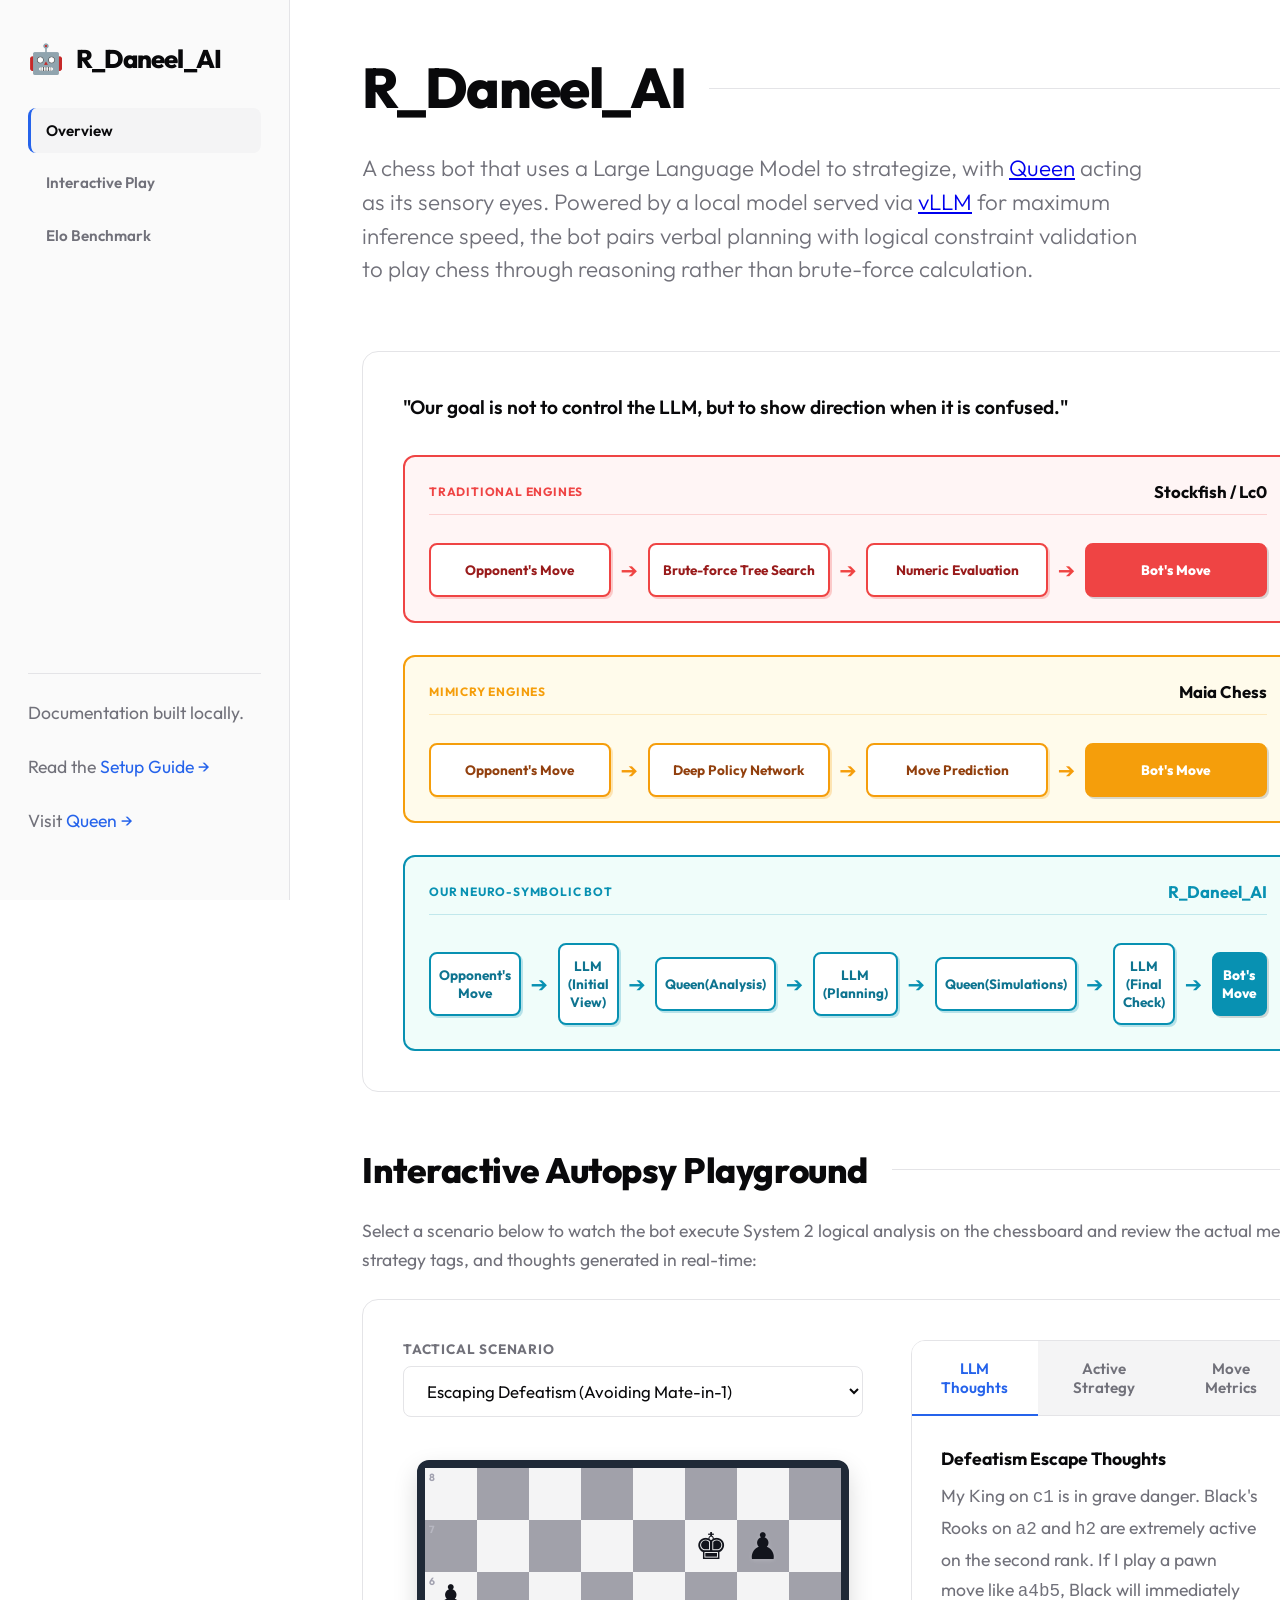
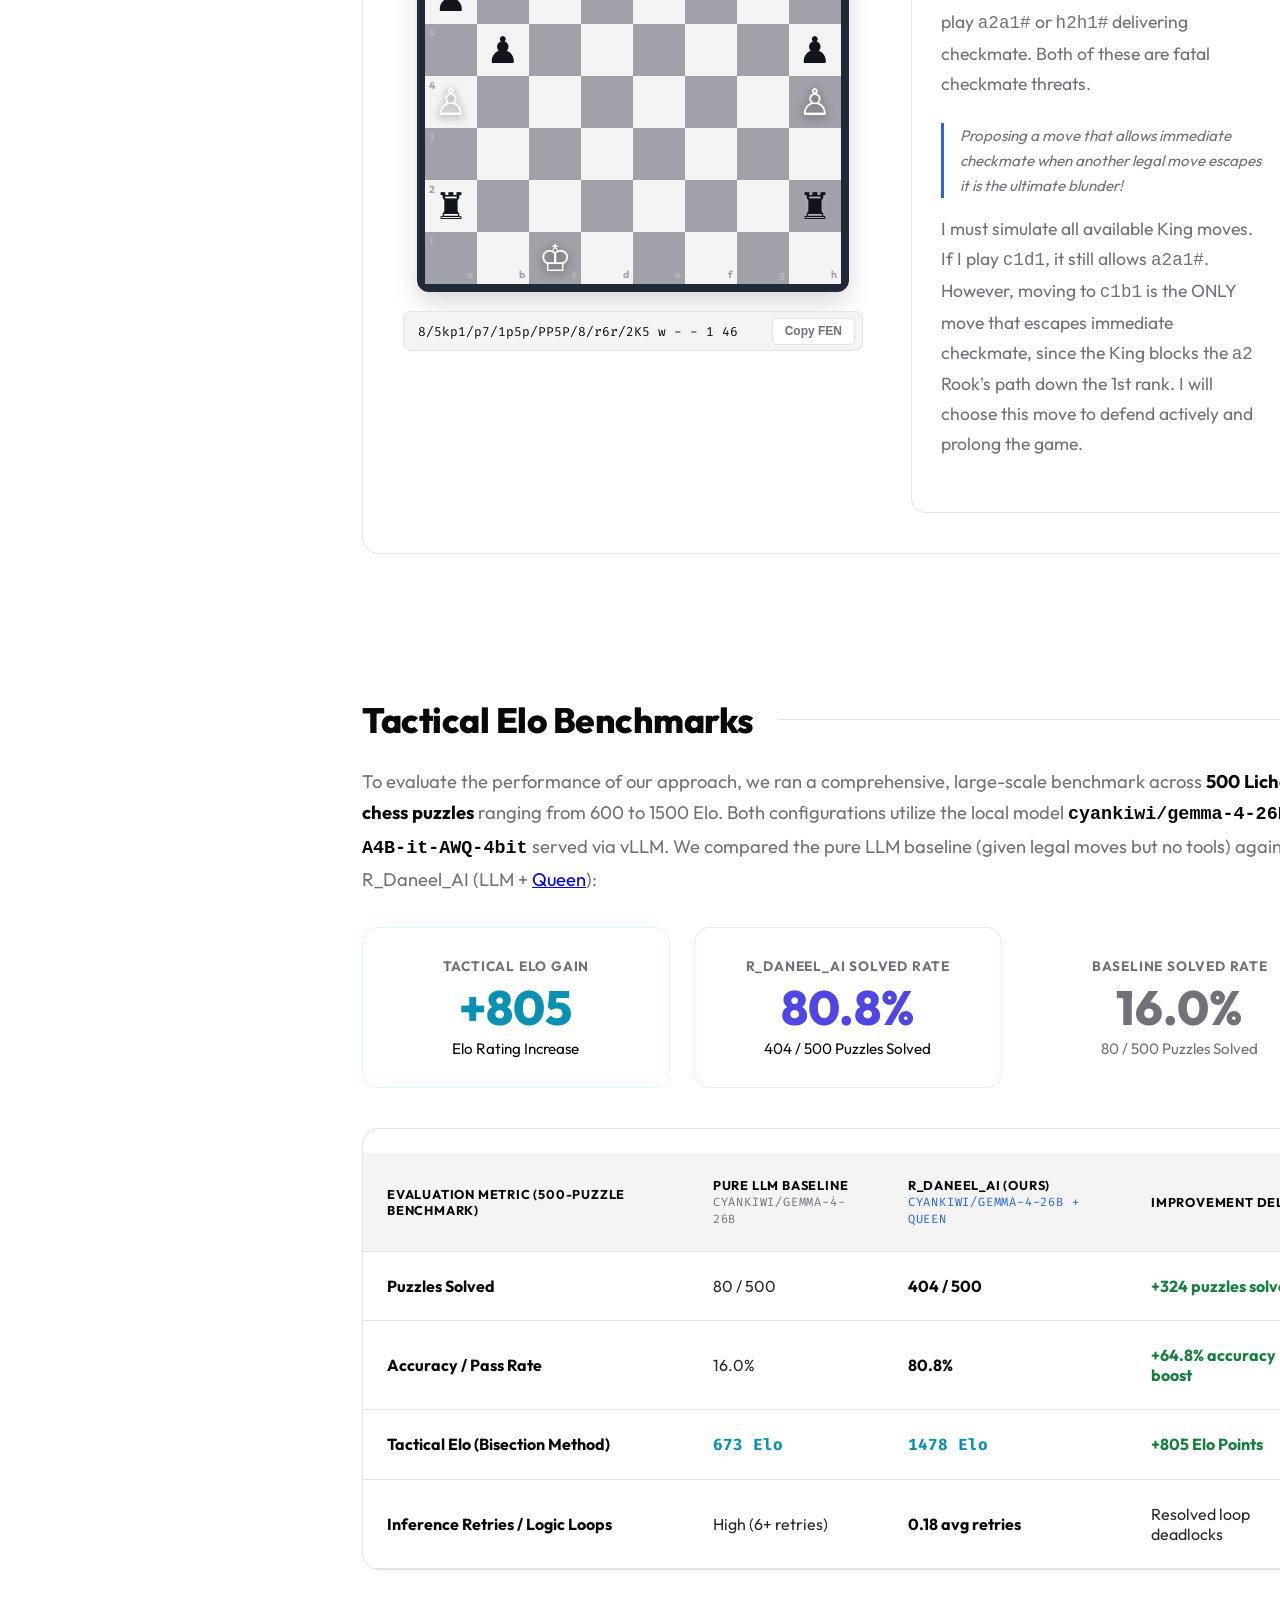
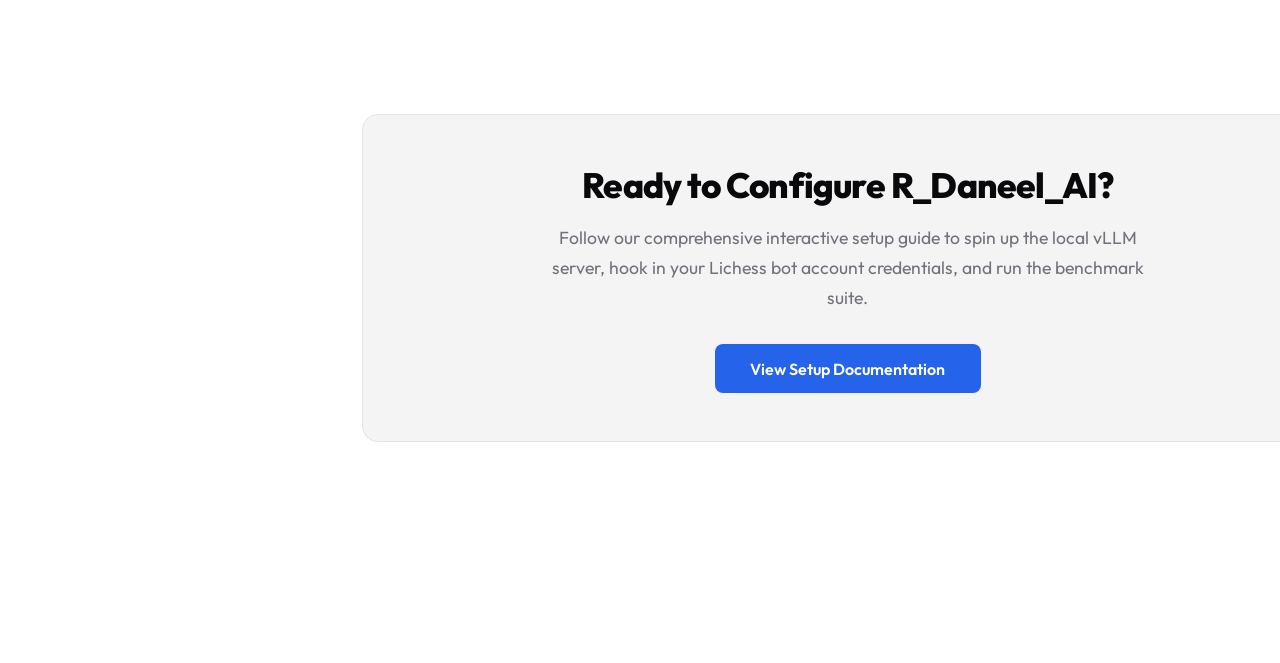
==== commit d63dada9: "Refine landing page layout, remove redundant architecture section, add Queen link to sidebar, and ad" ====
--- a/docs/index.html
+++ b/docs/index.html
@@ -898,7 +898,6 @@
     </div>
     <ul class="nav-links">
       <li><a href="#overview" class="active">Overview</a></li>
-      <li><a href="#architecture">Architecture</a></li>
       <li><a href="#playground">Interactive Play</a></li>
       <li><a href="#benchmark">Elo Benchmark</a></li>
     </ul>
@@ -906,6 +905,7 @@
     <div class="nav-footer">
       <p>Documentation built locally.</p>
       <p>Read the <a href="readme.html">Setup Guide →</a></p>
+      <p style="margin-top: 0.5rem;">Visit <a href="https://abhay-ai.github.io/Queen/" target="_blank">Queen →</a></p>
     </div>
   </aside>
 
@@ -914,10 +914,9 @@
     
     <!-- Hero / Overview Section -->
     <section id="overview" class="hero-container">
-      <div class="badge">Dual-Process Cognitive Architecture</div>
       <h2 class="hero-title">R_Daneel_AI</h2>
       <p class="hero-subtitle">
-        A chess bot that uses a Large Language Model to strategize, with <a href="https://abhay-ai.github.io/Queen/">Queen</a> acting as its sensory eyes. By pairing verbal planning with logical constraint validation, it plays chess through reasoning rather than brute-force calculation.
+        A chess bot that uses a Large Language Model to strategize, with <a href="https://abhay-ai.github.io/Queen/" target="_blank">Queen</a> acting as its sensory eyes. Powered by a local model served via <a href="https://github.com/vllm-project/vllm" target="_blank">vLLM</a> for maximum inference speed, the bot pairs verbal planning with logical constraint validation to play chess through reasoning rather than brute-force calculation.
       </p>
       
       <div class="glass-card" style="margin-top: 1rem;">
@@ -983,49 +982,6 @@
           </div>
         </div>
       </div>
-    </section>
-
-    <!-- Architecture Section -->
-    <section id="architecture">
-      <h2>System Architecture & Data Flow</h2>
-      <p>R_Daneel_AI maintains a clean separation of concerns, coupling a local neural inference server to a logical rulebase:</p>
-      
-      <div class="glass-card">
-        <div class="arch-flow">
-          <div class="flow-node">
-            <div class="flow-num">1</div>
-            <div class="flow-info">
-              <h4>Lichess API & Event Stream</h4>
-              <p>The python bot accepts private challenges from your main account and listens to the active match state in real-time via the <code>berserk</code> client.</p>
-            </div>
-          </div>
-          
-          <div class="flow-node">
-            <div class="flow-num cyan">2</div>
-            <div class="flow-info">
-              <h4>Prolog Pre-Analysis (<a href="https://abhay-ai.github.io/Queen/">Queen</a>)</h4>
-              <p>The bot parses the board FEN into Prolog variables and queries the <a href="https://abhay-ai.github.io/Queen/">Queen</a> package to retrieve all active pins, attacks, weak squares, passed pawns, and forced combinations.</p>
-            </div>
-          </div>
-
-          <div class="flow-node">
-            <div class="flow-num gold">3</div>
-            <div class="flow-info">
-              <h4>Local vLLM MoE Server</h4>
-              <p>An optimized local vLLM instance serving <code>Gemma-4-26B-AWQ</code> receives the prompt. Utilizing native tool-calling (<code>--tool-call-parser gemma4</code>), the model executes virtual simulations to check opponent counter-threats.</p>
-            </div>
-          </div>
-
-          <div class="flow-node">
-            <div class="flow-num">4</div>
-            <div class="flow-info">
-              <h4>Enforcement Guardrails & Move Submission</h4>
-              <p>The python framework checks if the LLM's proposed move was simulated during the turn. If not, it rejects it and forces simulation. Once verified, the legal move is published straight to Lichess.</p>
-            </div>
-          </div>
-        </div>
-      </div>
-    </section>
 
     <!-- Playground Section -->
     <section id="playground">
@@ -1127,19 +1083,19 @@
               <td style="padding: 1.5rem;"><strong>Puzzles Solved</strong></td>
               <td style="padding: 1.5rem;">80 / 500</td>
               <td style="padding: 1.5rem;"><strong>404 / 500</strong></td>
-              <td style="padding: 1.5rem; color: hsl(120, 80%, 65%); font-weight: bold;">+324 puzzles solved</td>
+              <td style="padding: 1.5rem; color: #15803d; font-weight: bold;">+324 puzzles solved</td>
             </tr>
             <tr>
               <td style="padding: 1.5rem;"><strong>Accuracy / Pass Rate</strong></td>
               <td style="padding: 1.5rem;">16.0%</td>
               <td style="padding: 1.5rem;"><strong>80.8%</strong></td>
-              <td style="padding: 1.5rem; color: hsl(120, 80%, 65%); font-weight: bold;">+64.8% accuracy boost</td>
+              <td style="padding: 1.5rem; color: #15803d; font-weight: bold;">+64.8% accuracy boost</td>
             </tr>
             <tr>
               <td style="padding: 1.5rem;"><strong>Tactical Elo (Bisection Method)</strong></td>
               <td style="padding: 1.5rem;" class="elo-val">673 Elo</td>
               <td style="padding: 1.5rem;" class="elo-val" style="color: var(--accent);">1478 Elo</td>
-              <td style="padding: 1.5rem; font-weight: bold; color: hsl(120, 80%, 65%);">+805 Elo Points</td>
+              <td style="padding: 1.5rem; font-weight: bold; color: #15803d;">+805 Elo Points</td>
             </tr>
             <tr>
               <td style="padding: 1.5rem;"><strong>Inference Retries / Logic Loops</strong></td>
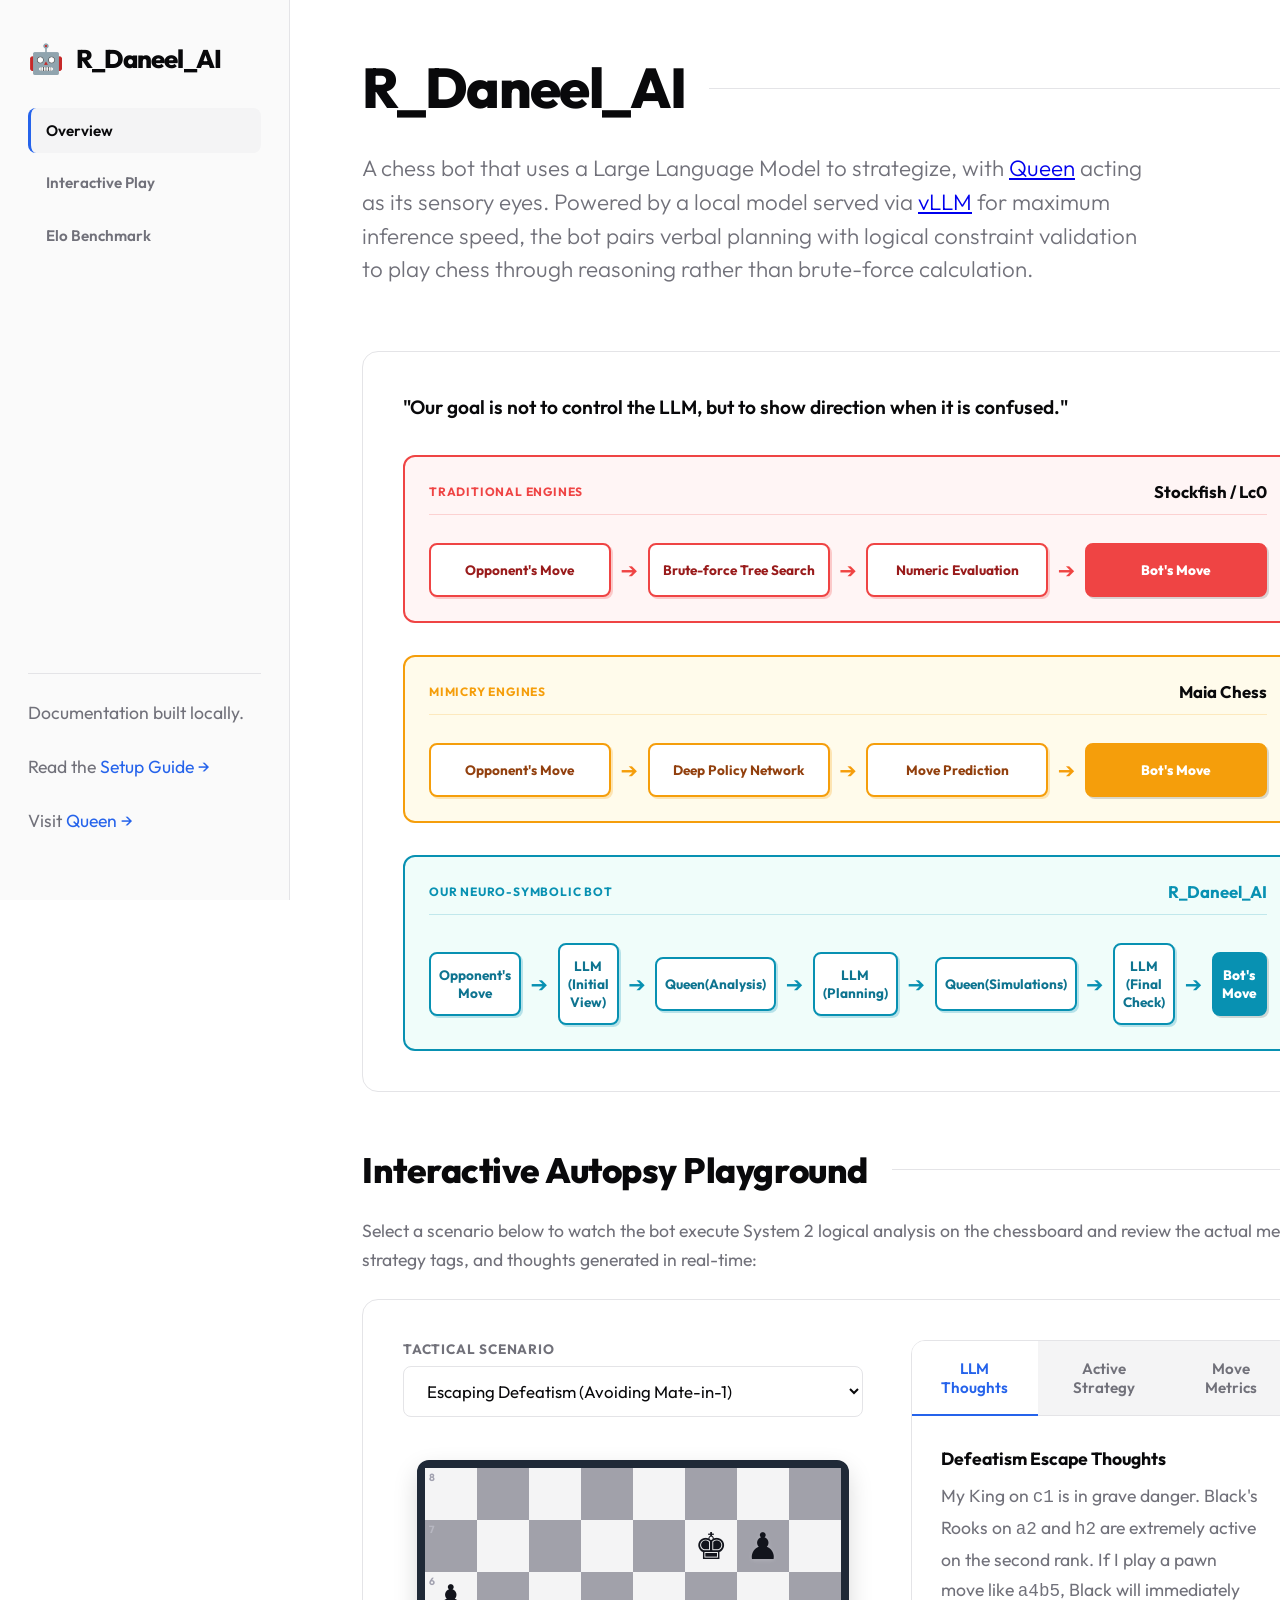
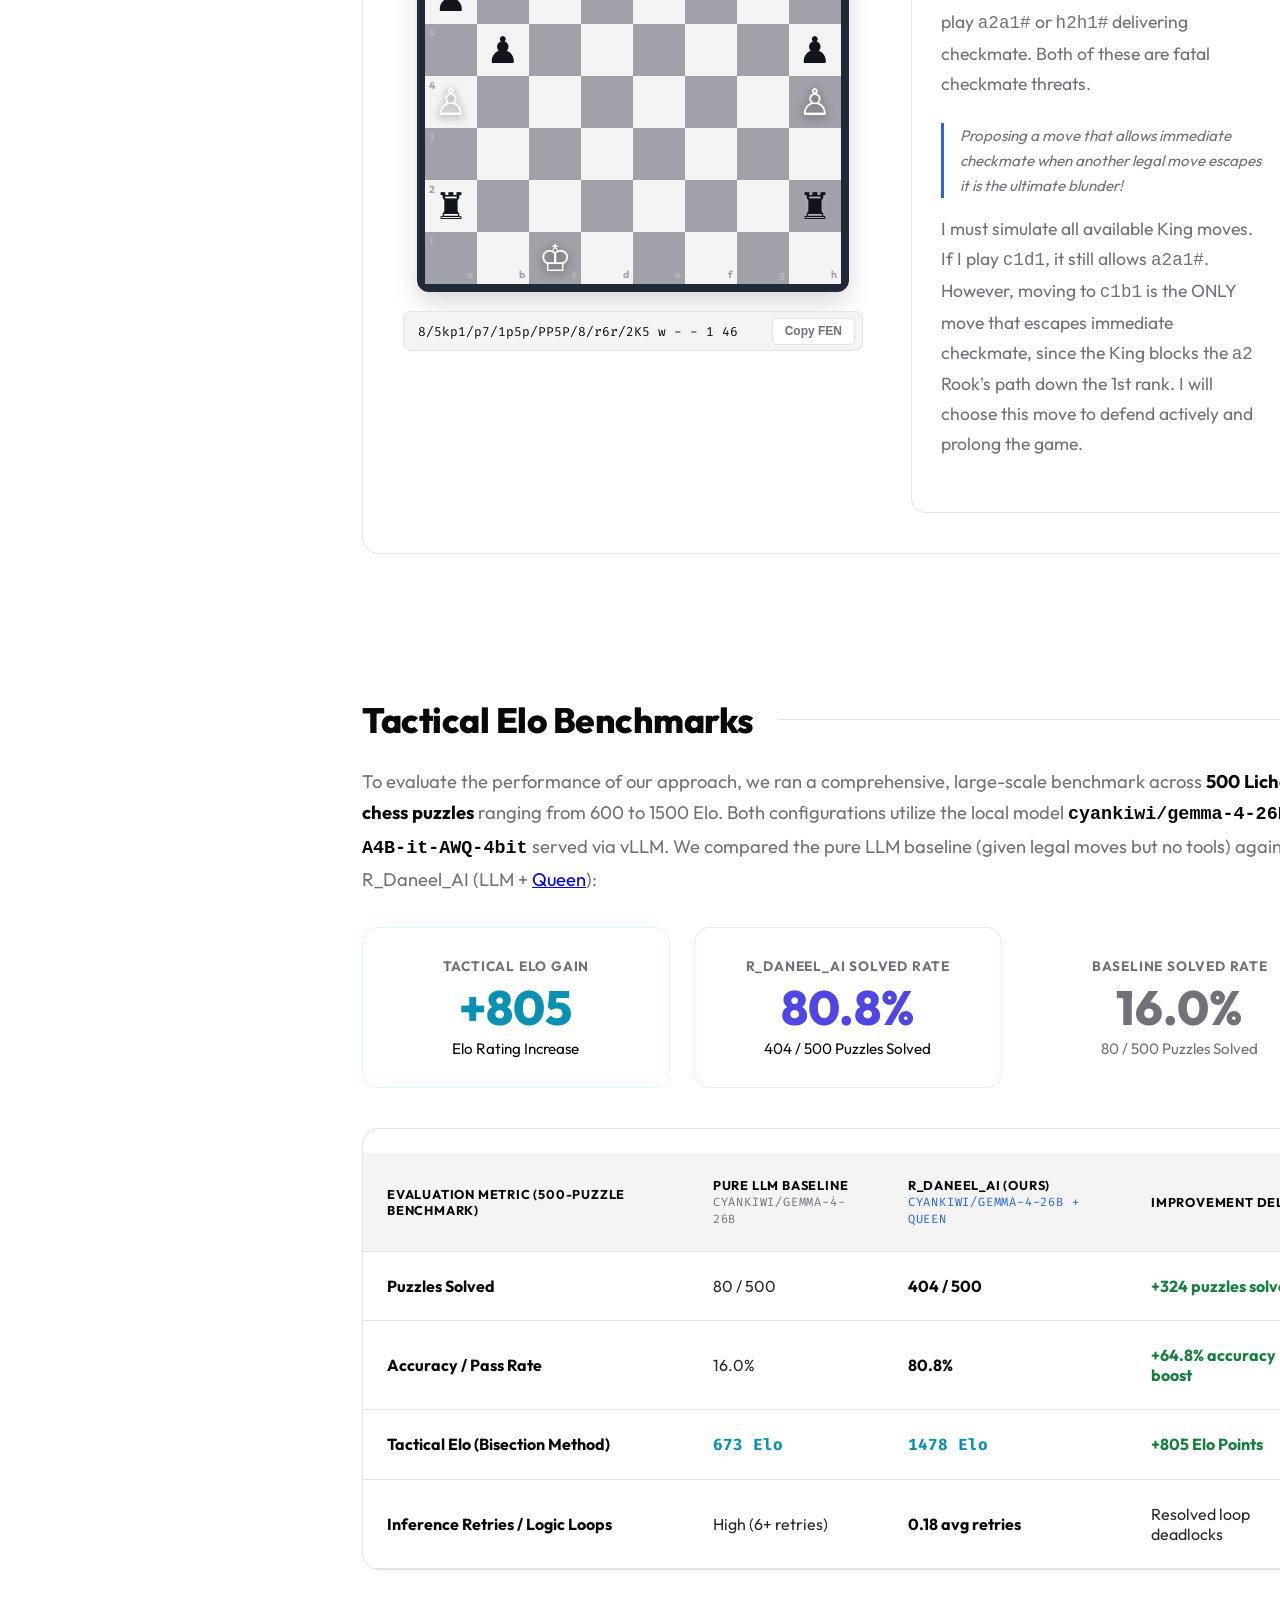
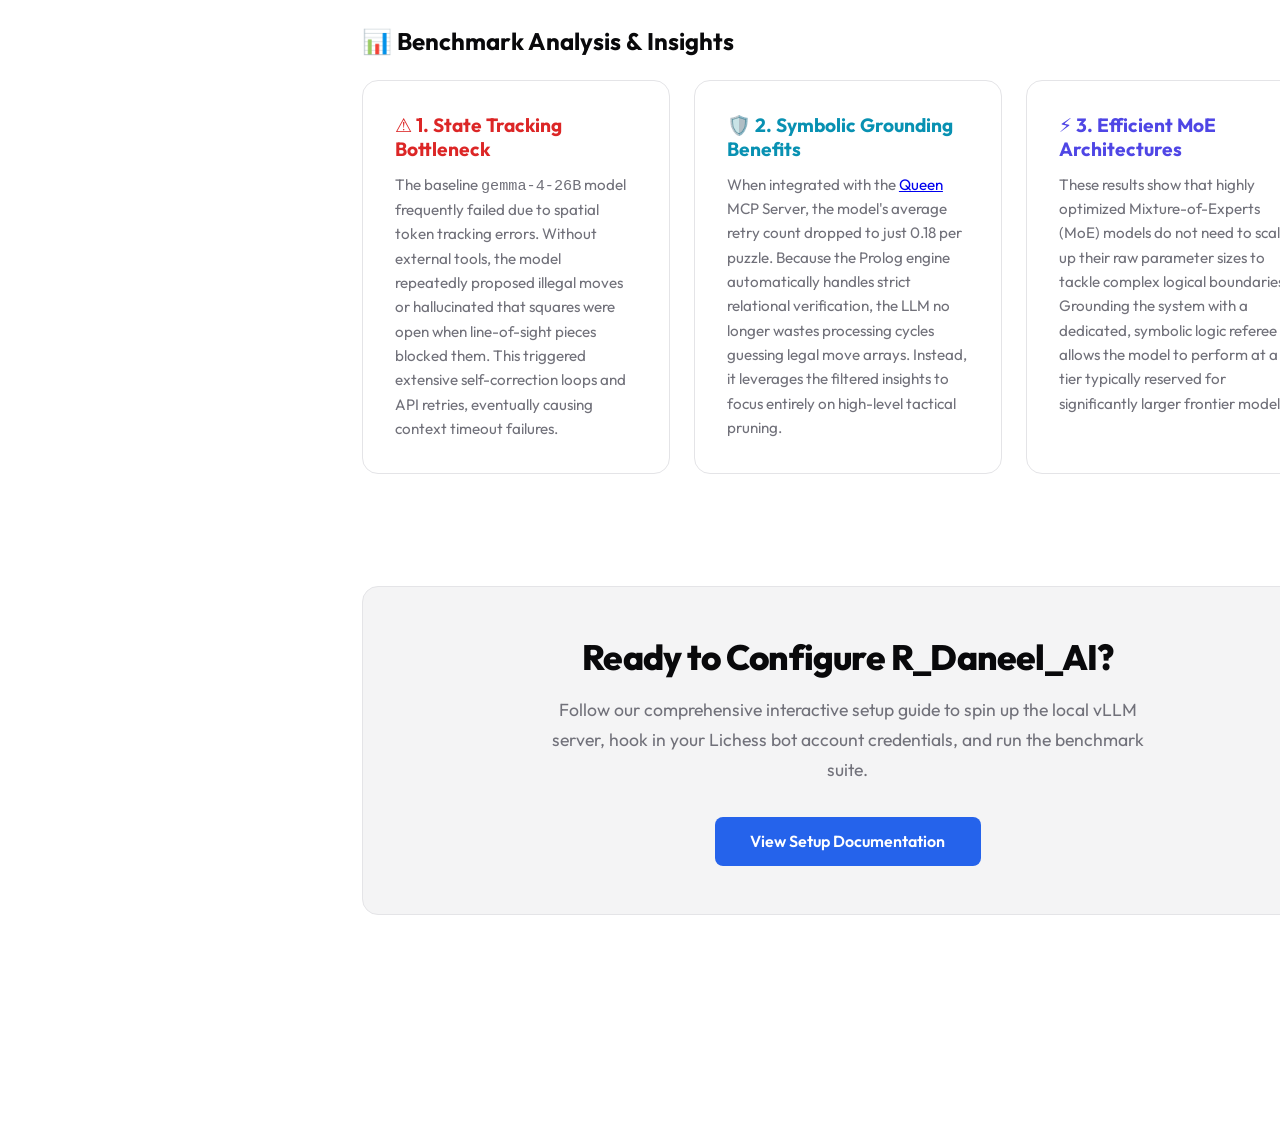
==== commit 1a08c029: "Add Benchmark Analysis and Insights section to docs/index.html" ====
--- a/docs/index.html
+++ b/docs/index.html
@@ -1105,6 +1105,40 @@
             </tr>
           </tbody>
         </table>
+      </div>
+
+      <!-- Benchmark Analysis Key Takeaways -->
+      <h3 style="font-size: 1.5rem; font-weight: 700; color: var(--text-highlight); margin-top: 3.5rem; margin-bottom: 1.5rem; display: flex; align-items: center; gap: 0.5rem;">
+        📊 Benchmark Analysis & Insights
+      </h3>
+      
+      <div style="display: grid; grid-template-columns: repeat(auto-fit, minmax(300px, 1fr)); gap: 1.5rem; margin-top: 1.5rem;">
+        <div class="glass-card" style="margin-bottom: 0; padding: 2rem;">
+          <h4 style="font-size: 1.2rem; font-weight: 700; color: var(--red); margin-bottom: 0.75rem; display: flex; align-items: center; gap: 0.5rem;">
+            ⚠️ 1. State Tracking Bottleneck
+          </h4>
+          <p style="font-size: 0.95rem; line-height: 1.6; color: var(--text-muted); margin-bottom: 0;">
+            The baseline <code>gemma-4-26B</code> model frequently failed due to spatial token tracking errors. Without external tools, the model repeatedly proposed illegal moves or hallucinated that squares were open when line-of-sight pieces blocked them. This triggered extensive self-correction loops and API retries, eventually causing context timeout failures.
+          </p>
+        </div>
+        
+        <div class="glass-card" style="margin-bottom: 0; padding: 2rem;">
+          <h4 style="font-size: 1.2rem; font-weight: 700; color: var(--cyan); margin-bottom: 0.75rem; display: flex; align-items: center; gap: 0.5rem;">
+            🛡️ 2. Symbolic Grounding Benefits
+          </h4>
+          <p style="font-size: 0.95rem; line-height: 1.6; color: var(--text-muted); margin-bottom: 0;">
+            When integrated with the <a href="https://abhay-ai.github.io/Queen/" target="_blank">Queen</a> MCP Server, the model's average retry count dropped to just 0.18 per puzzle. Because the Prolog engine automatically handles strict relational verification, the LLM no longer wastes processing cycles guessing legal move arrays. Instead, it leverages the filtered insights to focus entirely on high-level tactical pruning.
+          </p>
+        </div>
+        
+        <div class="glass-card" style="margin-bottom: 0; padding: 2rem;">
+          <h4 style="font-size: 1.2rem; font-weight: 700; color: var(--accent); margin-bottom: 0.75rem; display: flex; align-items: center; gap: 0.5rem;">
+            ⚡ 3. Efficient MoE Architectures
+          </h4>
+          <p style="font-size: 0.95rem; line-height: 1.6; color: var(--text-muted); margin-bottom: 0;">
+            These results show that highly optimized Mixture-of-Experts (MoE) models do not need to scale up their raw parameter sizes to tackle complex logical boundaries. Grounding the system with a dedicated, symbolic logic referee allows the model to perform at a tier typically reserved for significantly larger frontier models.
+          </p>
+        </div>
       </div>
     </section>
 
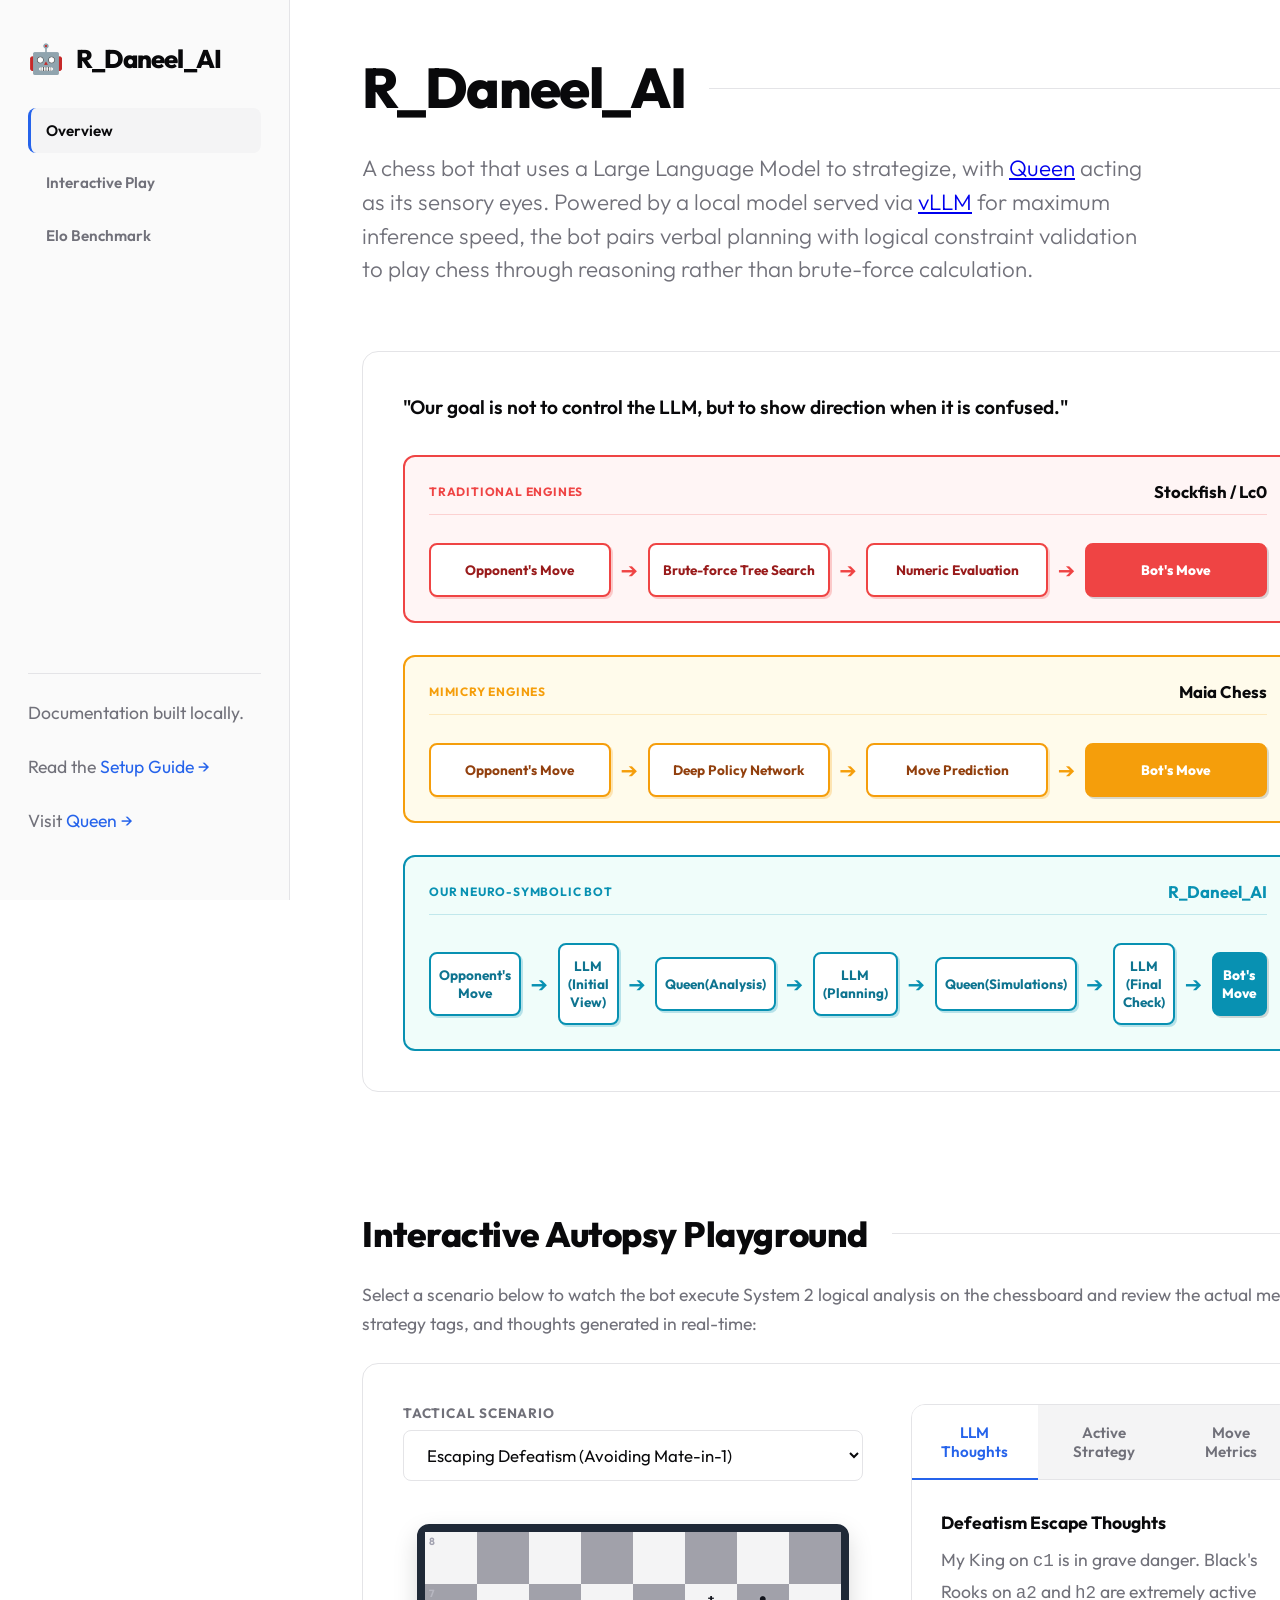
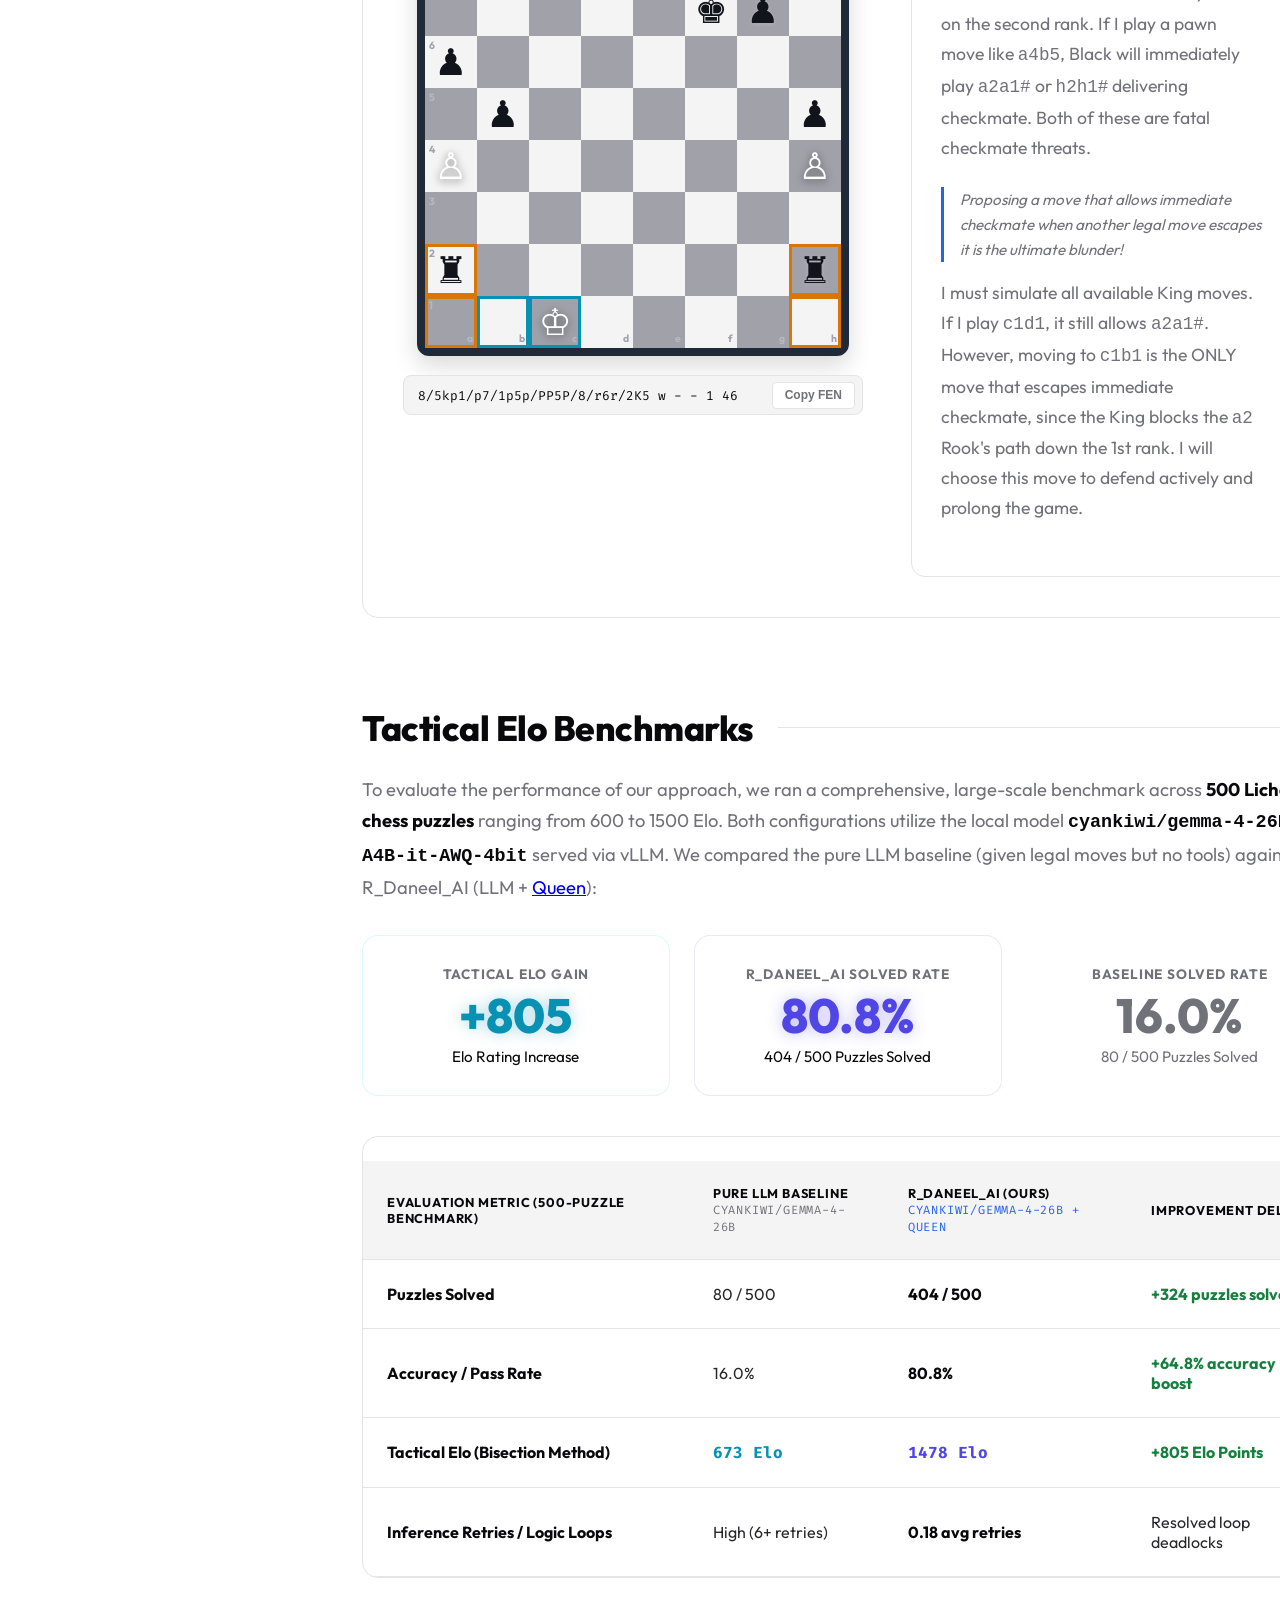
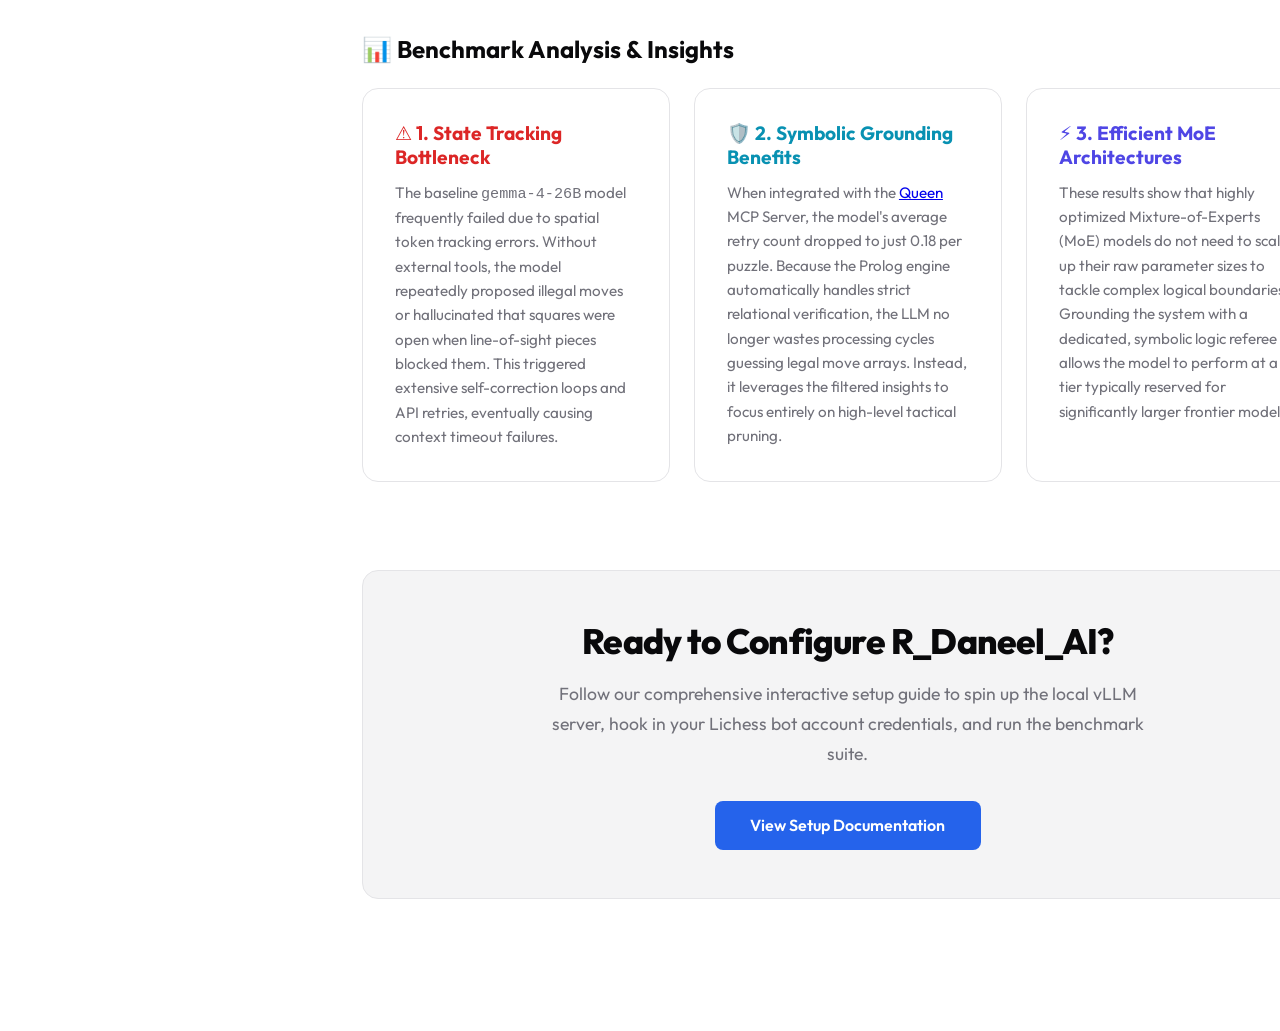
==== commit f7d9dcd5: "Implement Queen-only baseline puzzle test, fix net_utility/defeatism typos/glow CSS/nesting in index" ====
--- a/docs/index.html
+++ b/docs/index.html
@@ -23,6 +23,8 @@
       --indigo: #2563eb;
       --gold: #d97706;
       --red: #dc2626;
+      --cyan-glow: rgba(8, 145, 178, 0.35);
+      --accent-glow: rgba(79, 70, 229, 0.35);
       
       --board-light: #f4f4f5;
       --board-dark: #a1a1aa;
@@ -982,6 +984,7 @@
           </div>
         </div>
       </div>
+    </section>
 
     <!-- Playground Section -->
     <section id="playground">
@@ -1094,7 +1097,7 @@
             <tr>
               <td style="padding: 1.5rem;"><strong>Tactical Elo (Bisection Method)</strong></td>
               <td style="padding: 1.5rem;" class="elo-val">673 Elo</td>
-              <td style="padding: 1.5rem;" class="elo-val" style="color: var(--accent);">1478 Elo</td>
+              <td style="padding: 1.5rem; color: var(--accent);" class="elo-val">1478 Elo</td>
               <td style="padding: 1.5rem; font-weight: bold; color: #15803d;">+805 Elo Points</td>
             </tr>
             <tr>
@@ -1173,7 +1176,7 @@
         ],
         thoughts: "<h4>Defeatism Escape Thoughts</h4><p>My King on <code>c1</code> is in grave danger. Black's Rooks on <code>a2</code> and <code>h2</code> are extremely active on the second rank. If I play a pawn move like <code>a4b5</code>, Black will immediately play <code>a2a1#</code> or <code>h2h1#</code> delivering checkmate. Both of these are fatal checkmate threats.</p><blockquote>Proposing a move that allows immediate checkmate when another legal move escapes it is the ultimate blunder!</blockquote><p>I must simulate all available King moves. If I play <code>c1d1</code>, it still allows <code>a2a1#</code>. However, moving to <code>c1b1</code> is the ONLY move that escapes immediate checkmate, since the King blocks the <code>a2</code> Rook's path down the 1st rank. I will choose this move to defend actively and prolong the game.</p>",
         strategy: "<h4>Strategic Directives</h4><p>Seek drawing chances or stalemate tricks in this lost position. Avoid easy simplifications that benefit the side up material. Keep the King on the most resilient escape squares.</p>",
-        metrics: "{\n  \"game_phase\": \"endgame\",\n  \"proposed_move\": \"c1b1 (Kg1)\",\n  \"retries\": 1,\n  \"material_difference\": -11,\n  \"legal_escape_squares\": [\"b1\", \"d1\"],\n  \"simulation_outcome\": \"Checkmate evaded. Opponent has no immediate mate-in-one.\"\n}"
+        metrics: "{\n  \"game_phase\": \"endgame\",\n  \"proposed_move\": \"c1b1 (Kb1)\",\n  \"retries\": 1,\n  \"material_difference\": -11,\n  \"legal_escape_squares\": [\"b1\", \"d1\"],\n  \"simulation_outcome\": \"Checkmate evaded. Opponent has no immediate mate-in-one.\"\n}"
       },
       tension: {
         fen: "r1bqk2r/ppp2ppp/2np1n2/2b1p3/4P3/2N1BN2/PPP2PPP/R2QKB1R w KQkq - 2 6",
@@ -1226,7 +1229,7 @@
         ],
         thoughts: "<h4>Forced Mate-in-Two Calculation</h4><p>The opponent King is trapped on the back rank at <code>a8</code>. I have two Rooks on the h-file.</p><p>My <a href=\"https://abhay-ai.github.io/Queen/\">Queen</a> detects a forced mate-in-two: <code>mate_in_two: ['h3b3', 'h2b2']</code>. I must play one of these forced mate sequences immediately.</p><p>If I play <code>h3b3</code> (moving the Rook to the b-file), it cuts off the b-file. Black's only legal response is to move the King to <code>a7</code>. Then, on my next move, the Rook on <code>h2</code> will play <code>h2h8#</code> delivering checkmate. This staircase pattern is completely forced.</p>",
         strategy: "<h4>Strategic Directives</h4><p>Prioritize forced checkmate combinations immediately. Cut off the escape squares of the black king using coordinates calculated by <a href=\"https://abhay-ai.github.io/Queen/\">Queen</a>.</p>",
-        metrics: "{\n  \"game_phase\": \"endgame\",\n  \"mate_in_two_moves\": [\"h3b3\", \"h2b2\"],\n  \"selected_move\": \"h3b3\",\n  \"net_utility\": \"+Infinity\"\n}"
+        metrics: "{\n  \"game_phase\": \"endgame\",\n  \"mate_in_two_moves\": [\"h3b3\", \"h2b2\"],\n  \"selected_move\": \"h3b3\",\n  \"net_utility\": 99.0\n}"
       },
       fork: {
         fen: "k3q3/8/8/3N4/8/8/4P3/4K3 w - - 0 1",
@@ -1291,10 +1294,10 @@
           if (preset.highlight.check.includes(sqName)) {
             sqEl.classList.add("highlight-check");
           }
-          if (preset.highlight.move.includes(sqName)) {
+          if (preset.highlight.move.some(m => m === sqName || (m.length === 4 && (m.startsWith(sqName) || m.endsWith(sqName))))) {
             sqEl.classList.add("highlight-move");
           }
-          if (preset.highlight.tactical.includes(sqName)) {
+          if (preset.highlight.tactical.some(t => t === sqName || (t.length === 4 && (t.startsWith(sqName) || t.endsWith(sqName))))) {
             sqEl.classList.add("highlight-tactical");
           }
 
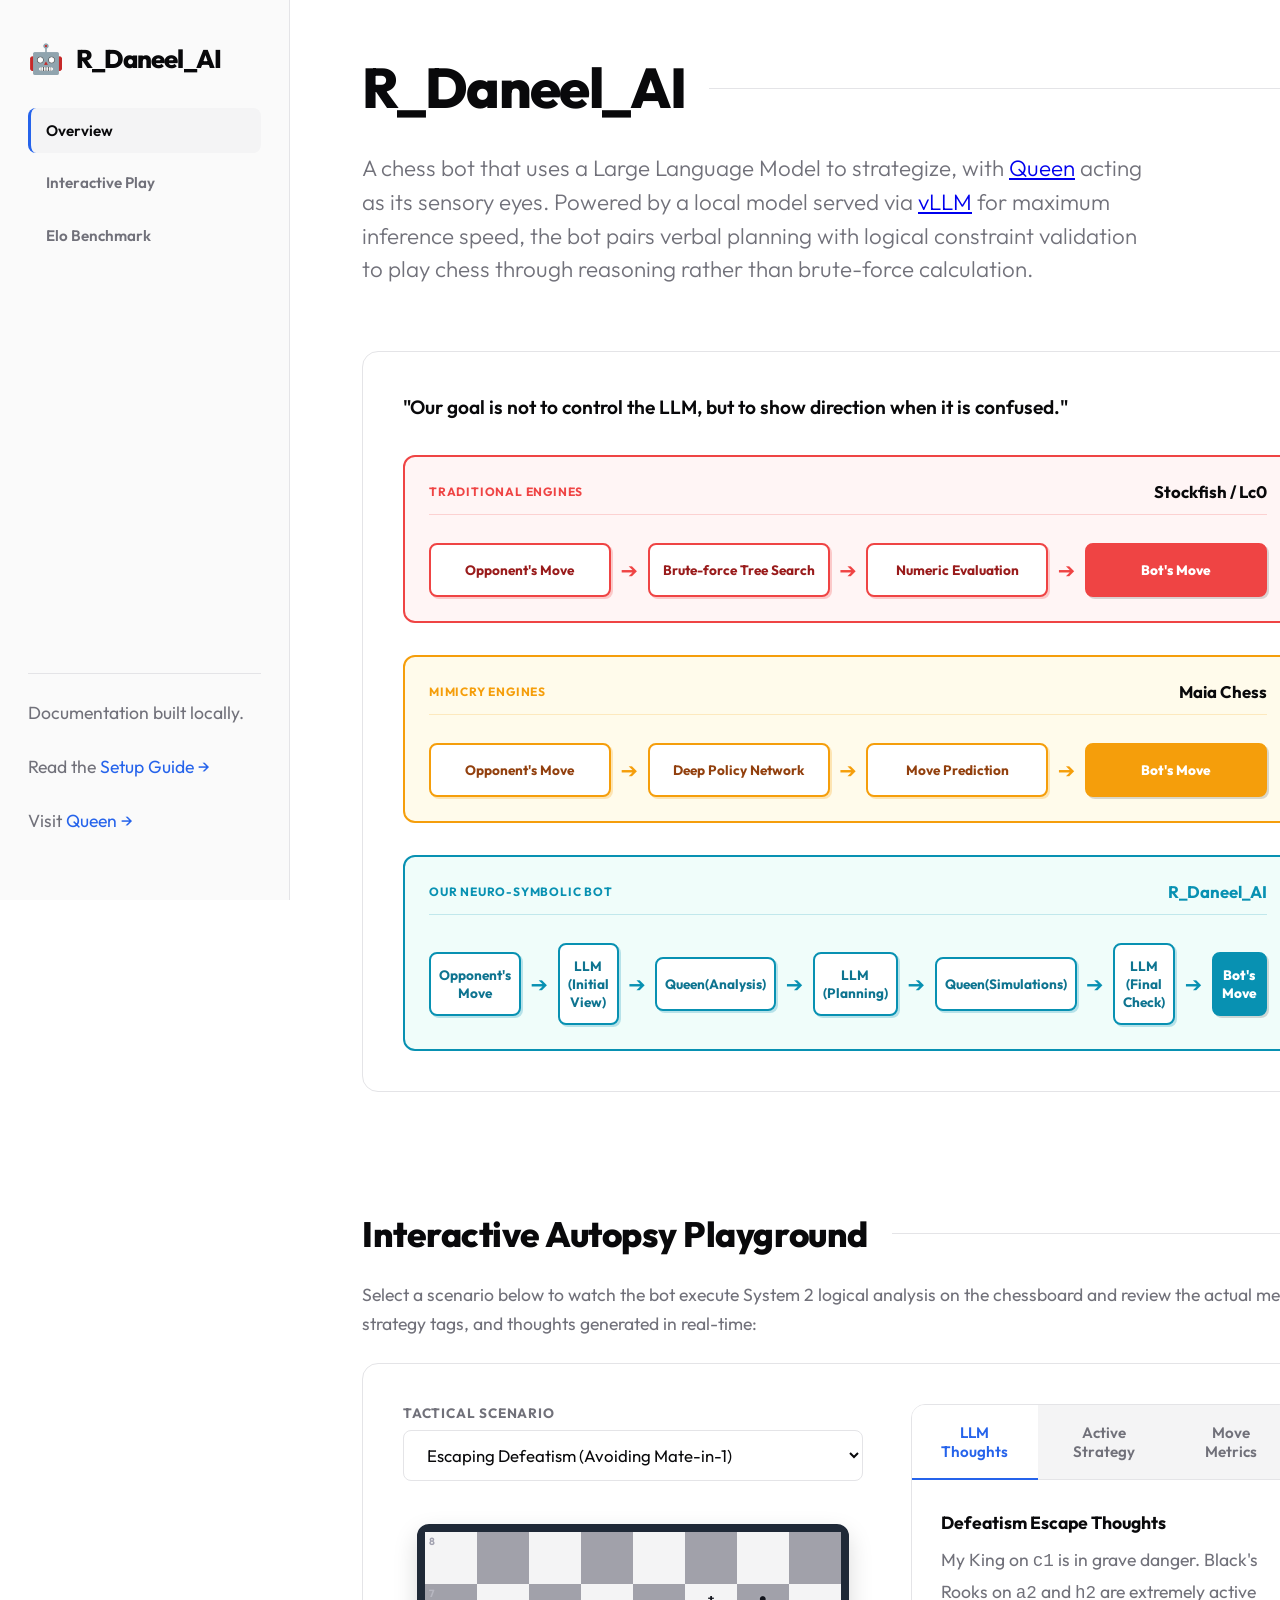
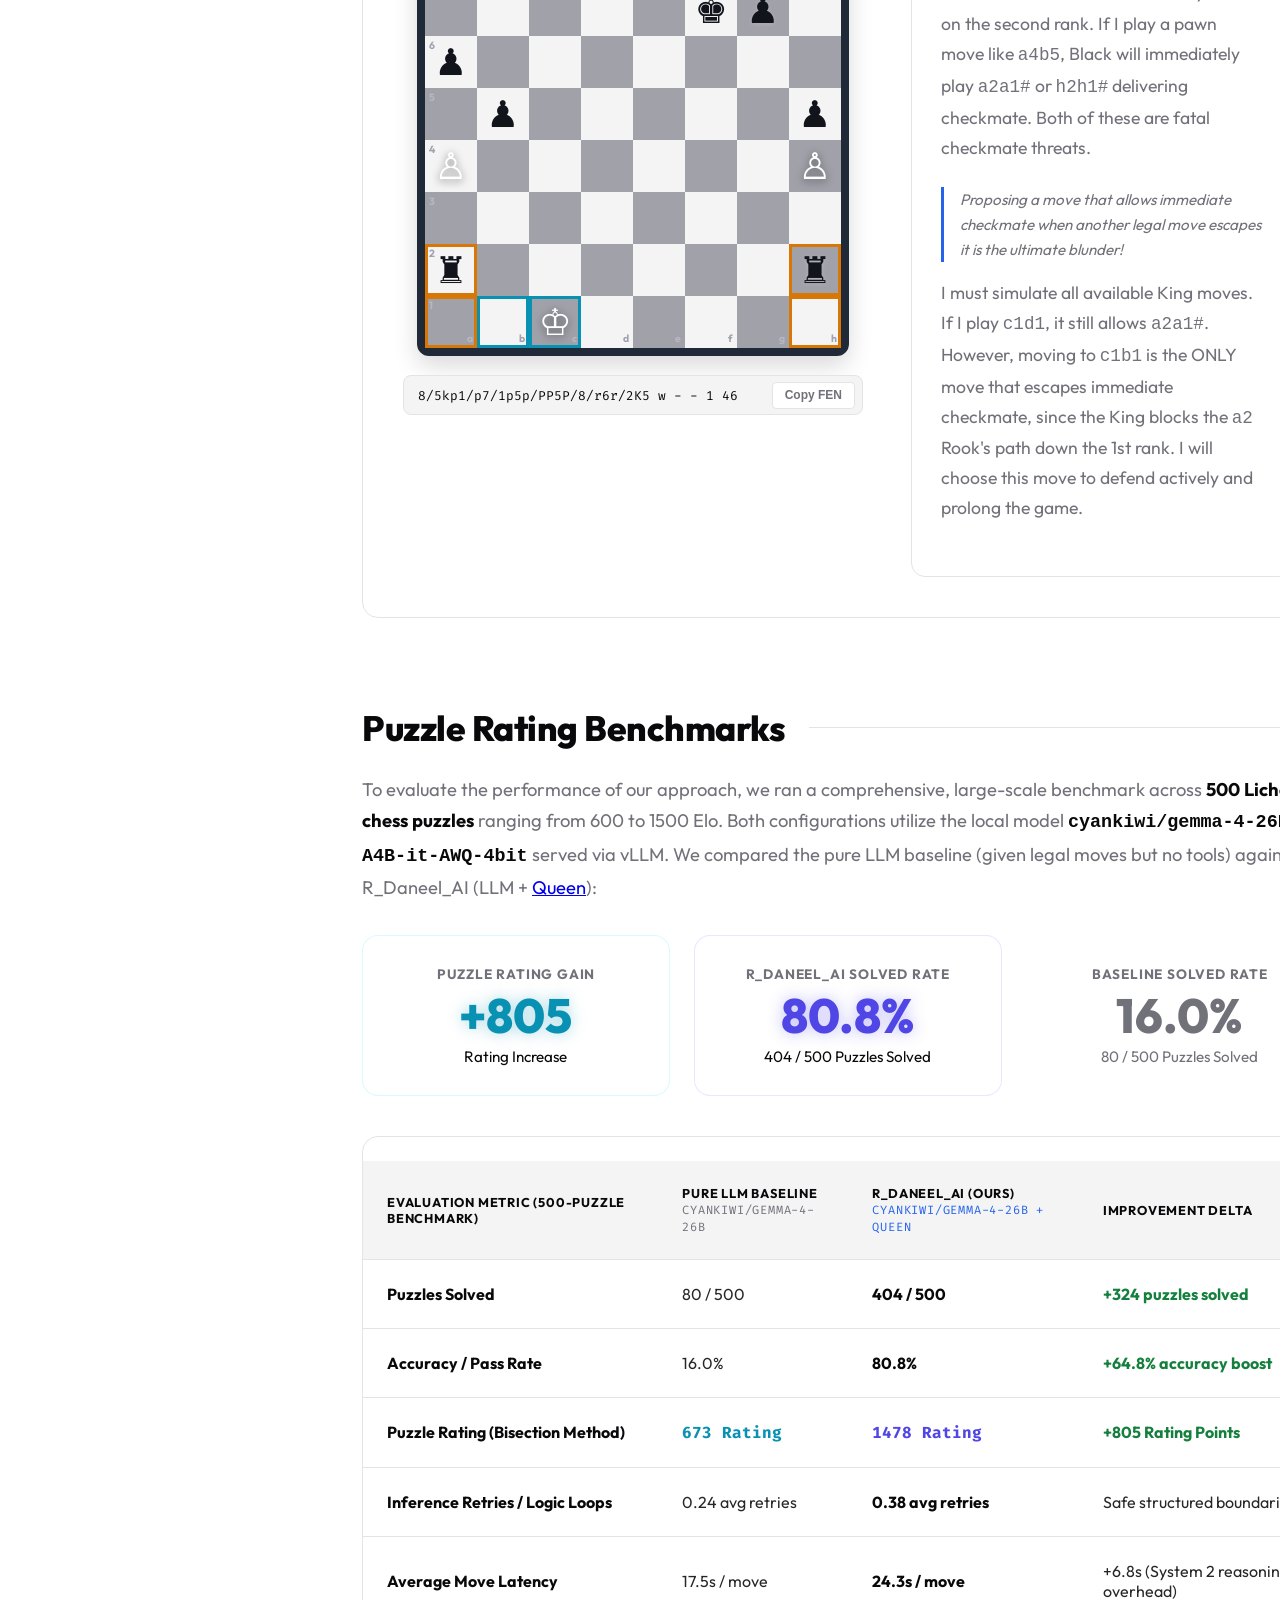
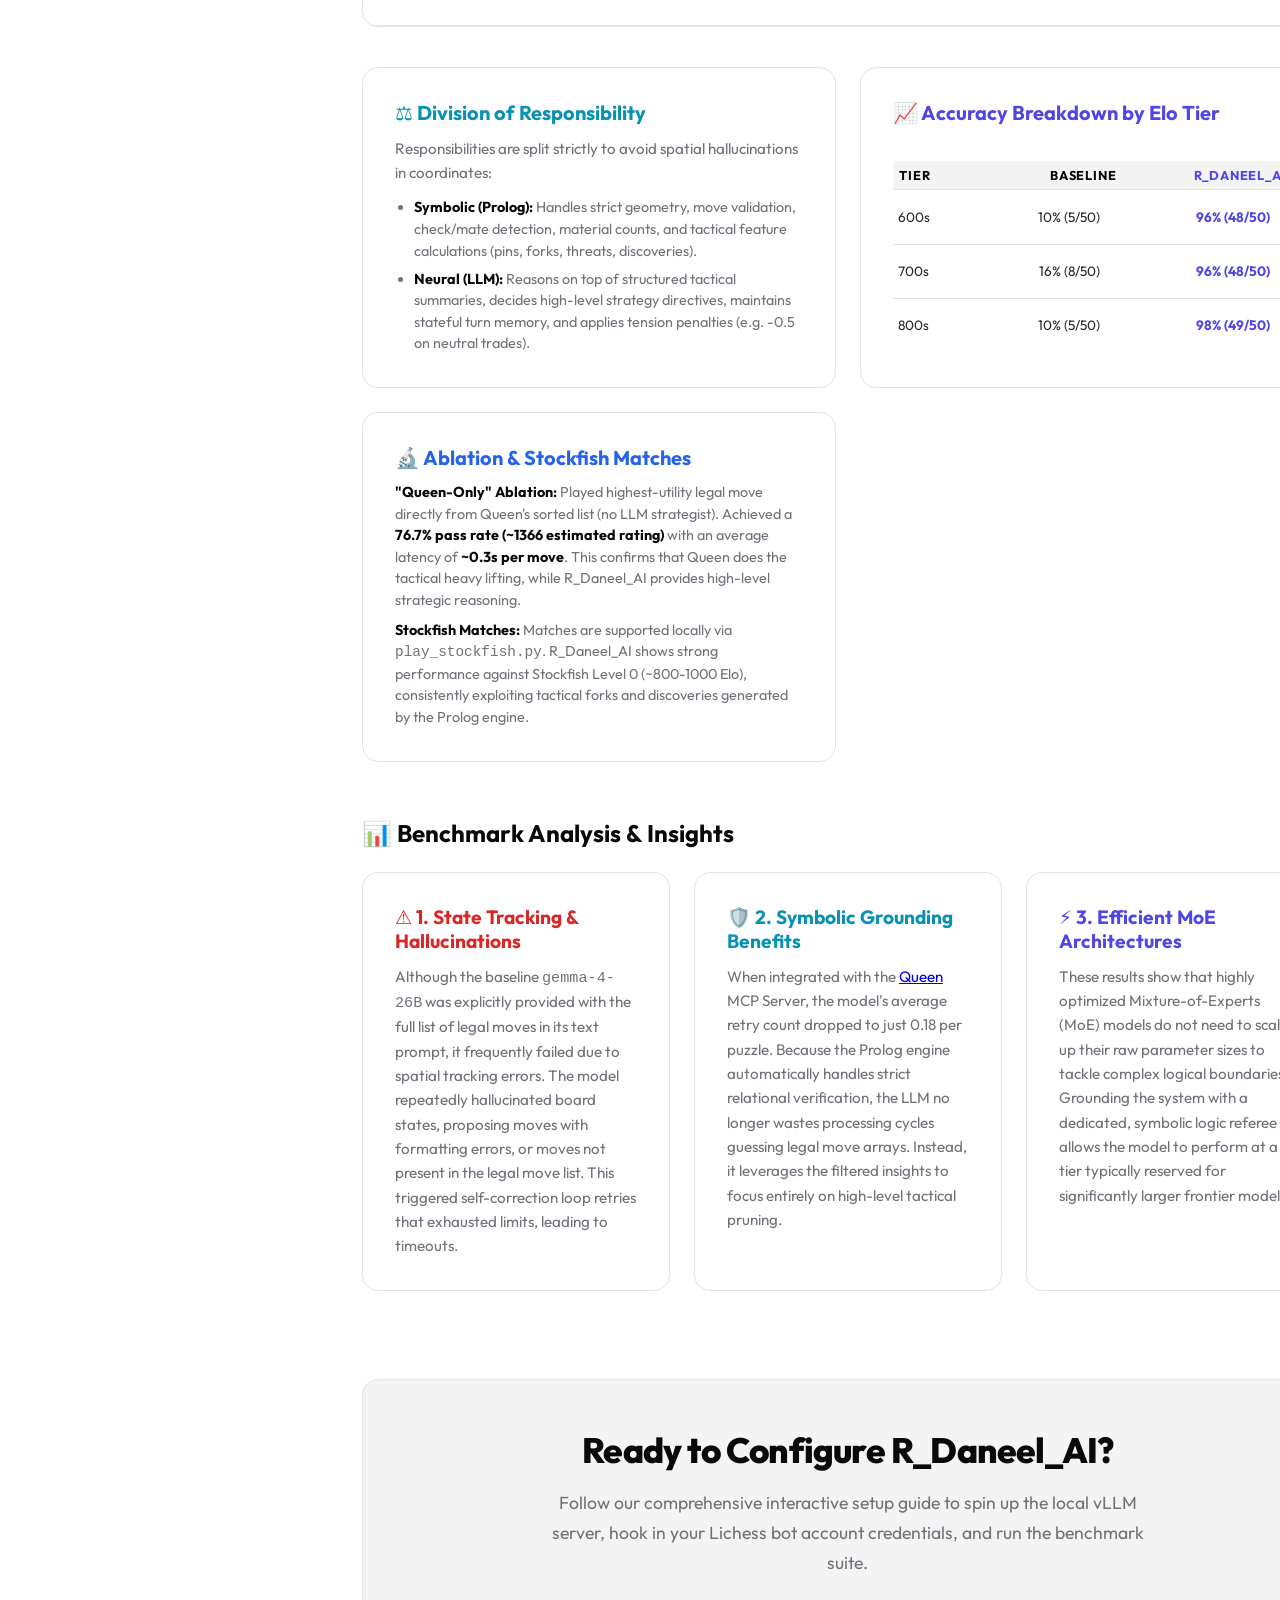
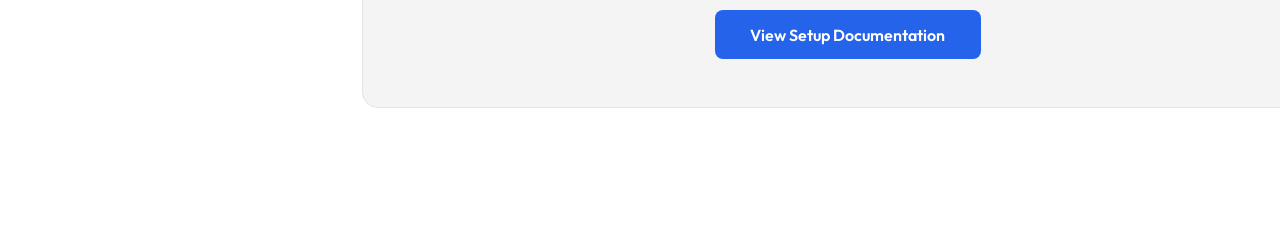
==== commit e3a8ab8a: "Update docs benchmark renaming to Puzzle Rating, add detailed statistics breakdown, add pawn promoti" ====
--- a/docs/index.html
+++ b/docs/index.html
@@ -1045,7 +1045,7 @@
 
     <!-- Benchmark Section -->
     <section id="benchmark">
-      <h2>Tactical Elo Benchmarks</h2>
+      <h2>Puzzle Rating Benchmarks</h2>
       <p style="font-size: 1.15rem; line-height: 1.7; margin-bottom: 2rem;">
         To evaluate the performance of our approach, we ran a comprehensive, large-scale benchmark across <strong>500 Lichess chess puzzles</strong> ranging from 600 to 1500 Elo. Both configurations utilize the local model <strong><code>cyankiwi/gemma-4-26B-A4B-it-AWQ-4bit</code></strong> served via vLLM. We compared the pure LLM baseline (given legal moves but no tools) against R_Daneel_AI (LLM + <a href="https://abhay-ai.github.io/Queen/">Queen</a>):
       </p>
@@ -1053,9 +1053,9 @@
       <!-- Big Highlights Grid -->
       <div style="display: grid; grid-template-columns: repeat(auto-fit, minmax(220px, 1fr)); gap: 1.5rem; margin-bottom: 2.5rem;">
         <div class="glass-card" style="padding: 1.8rem; text-align: center; border-color: rgba(0, 220, 255, 0.15); margin-bottom: 0;">
-          <span style="display: block; font-size: 0.85rem; font-weight: bold; text-transform: uppercase; color: var(--text-muted); letter-spacing: 0.05rem; margin-bottom: 0.5rem;">Tactical ELO Gain</span>
+          <span style="display: block; font-size: 0.85rem; font-weight: bold; text-transform: uppercase; color: var(--text-muted); letter-spacing: 0.05rem; margin-bottom: 0.5rem;">Puzzle Rating Gain</span>
           <span style="font-size: 3rem; font-weight: 800; color: var(--cyan); text-shadow: 0 0 15px var(--cyan-glow); line-height: 1;">+805</span>
-          <span style="display: block; font-size: 0.95rem; color: var(--text-highlight); margin-top: 0.5rem;">Elo Rating Increase</span>
+          <span style="display: block; font-size: 0.95rem; color: var(--text-highlight); margin-top: 0.5rem;">Rating Increase</span>
         </div>
         
         <div class="glass-card" style="padding: 1.8rem; text-align: center; border-color: rgba(140, 90, 255, 0.15); margin-bottom: 0;">
@@ -1071,7 +1071,7 @@
         </div>
       </div>
       
-      <div class="glass-card" style="padding: 0; overflow-x: auto;">
+      <div class="glass-card" style="padding: 0; overflow-x: auto; margin-bottom: 2.5rem;">
         <table style="width: 100%;">
           <thead>
             <tr>
@@ -1095,19 +1095,85 @@
               <td style="padding: 1.5rem; color: #15803d; font-weight: bold;">+64.8% accuracy boost</td>
             </tr>
             <tr>
-              <td style="padding: 1.5rem;"><strong>Tactical Elo (Bisection Method)</strong></td>
-              <td style="padding: 1.5rem;" class="elo-val">673 Elo</td>
-              <td style="padding: 1.5rem; color: var(--accent);" class="elo-val">1478 Elo</td>
-              <td style="padding: 1.5rem; font-weight: bold; color: #15803d;">+805 Elo Points</td>
+              <td style="padding: 1.5rem;"><strong>Puzzle Rating (Bisection Method)</strong></td>
+              <td style="padding: 1.5rem;" class="elo-val">673 Rating</td>
+              <td style="padding: 1.5rem; color: var(--accent);" class="elo-val">1478 Rating</td>
+              <td style="padding: 1.5rem; font-weight: bold; color: #15803d;">+805 Rating Points</td>
             </tr>
             <tr>
               <td style="padding: 1.5rem;"><strong>Inference Retries / Logic Loops</strong></td>
-              <td style="padding: 1.5rem;">High (6+ retries)</td>
-              <td style="padding: 1.5rem;"><strong>0.18 avg retries</strong></td>
-              <td style="padding: 1.5rem;">Resolved loop deadlocks</td>
+              <td style="padding: 1.5rem;">0.24 avg retries</td>
+              <td style="padding: 1.5rem;"><strong>0.38 avg retries</strong></td>
+              <td style="padding: 1.5rem;">Safe structured boundaries</td>
+            </tr>
+            <tr>
+              <td style="padding: 1.5rem;"><strong>Average Move Latency</strong></td>
+              <td style="padding: 1.5rem;">17.5s / move</td>
+              <td style="padding: 1.5rem;"><strong>24.3s / move</strong></td>
+              <td style="padding: 1.5rem;">+6.8s (System 2 reasoning overhead)</td>
             </tr>
           </tbody>
         </table>
+      </div>
+
+      <!-- Detailed Statistics Grid -->
+      <div style="display: grid; grid-template-columns: repeat(auto-fit, minmax(320px, 1fr)); gap: 1.5rem; margin-bottom: 3rem;">
+        <!-- Division of Responsibility -->
+        <div class="glass-card" style="margin-bottom: 0; padding: 2rem;">
+          <h4 style="font-size: 1.25rem; font-weight: 700; color: var(--cyan); margin-bottom: 0.75rem; display: flex; align-items: center; gap: 0.5rem;">
+            ⚖️ Division of Responsibility
+          </h4>
+          <p style="font-size: 0.95rem; line-height: 1.6; color: var(--text-muted); margin-bottom: 0.75rem;">
+            Responsibilities are split strictly to avoid spatial hallucinations in coordinates:
+          </p>
+          <ul style="font-size: 0.9rem; line-height: 1.5; color: var(--text-muted); padding-left: 1.2rem; margin-bottom: 0;">
+            <li style="margin-bottom: 0.4rem;"><strong>Symbolic (Prolog):</strong> Handles strict geometry, move validation, check/mate detection, material counts, and tactical feature calculations (pins, forks, threats, discoveries).</li>
+            <li><strong>Neural (LLM):</strong> Reasons on top of structured tactical summaries, decides high-level strategy directives, maintains stateful turn memory, and applies tension penalties (e.g. -0.5 on neutral trades).</li>
+          </ul>
+        </div>
+
+        <!-- Tier-by-Tier Accuracy -->
+        <div class="glass-card" style="margin-bottom: 0; padding: 2rem;">
+          <h4 style="font-size: 1.25rem; font-weight: 700; color: var(--accent); margin-bottom: 0.75rem; display: flex; align-items: center; gap: 0.5rem;">
+            📈 Accuracy Breakdown by Elo Tier
+          </h4>
+          <div style="font-size: 0.9rem; overflow-y: auto; max-height: 200px; padding-right: 0.5rem;">
+            <table style="width: 100%; font-size: 0.85rem; border-collapse: collapse;">
+              <thead>
+                <tr style="border-bottom: 1px solid rgba(255,255,255,0.1);">
+                  <th style="text-align: left; padding: 0.4rem;">Tier</th>
+                  <th style="text-align: right; padding: 0.4rem;">Baseline</th>
+                  <th style="text-align: right; padding: 0.4rem; color: var(--accent);">R_Daneel_AI</th>
+                </tr>
+              </thead>
+              <tbody>
+                <tr style="border-bottom: 1px solid rgba(255,255,255,0.05);"><td style="padding: 0.3rem;">600s</td><td style="text-align: right;">10% (5/50)</td><td style="text-align: right; color: var(--accent); font-weight: bold;">96% (48/50)</td></tr>
+                <tr style="border-bottom: 1px solid rgba(255,255,255,0.05);"><td style="padding: 0.3rem;">700s</td><td style="text-align: right;">16% (8/50)</td><td style="text-align: right; color: var(--accent); font-weight: bold;">96% (48/50)</td></tr>
+                <tr style="border-bottom: 1px solid rgba(255,255,255,0.05);"><td style="padding: 0.3rem;">800s</td><td style="text-align: right;">10% (5/50)</td><td style="text-align: right; color: var(--accent); font-weight: bold;">98% (49/50)</td></tr>
+                <tr style="border-bottom: 1px solid rgba(255,255,255,0.05);"><td style="padding: 0.3rem;">900s</td><td style="text-align: right;">20% (10/50)</td><td style="text-align: right; color: var(--accent); font-weight: bold;">84% (42/50)</td></tr>
+                <tr style="border-bottom: 1px solid rgba(255,255,255,0.05);"><td style="padding: 0.3rem;">1000s</td><td style="text-align: right;">16% (8/50)</td><td style="text-align: right; color: var(--accent); font-weight: bold;">88% (44/50)</td></tr>
+                <tr style="border-bottom: 1px solid rgba(255,255,255,0.05);"><td style="padding: 0.3rem;">1100s</td><td style="text-align: right;">16% (8/50)</td><td style="text-align: right; color: var(--accent); font-weight: bold;">82% (41/50)</td></tr>
+                <tr style="border-bottom: 1px solid rgba(255,255,255,0.05);"><td style="padding: 0.3rem;">1200s</td><td style="text-align: right;">20% (10/50)</td><td style="text-align: right; color: var(--accent); font-weight: bold;">80% (40/50)</td></tr>
+                <tr style="border-bottom: 1px solid rgba(255,255,255,0.05);"><td style="padding: 0.3rem;">1300s</td><td style="text-align: right;">24% (12/50)</td><td style="text-align: right; color: var(--accent); font-weight: bold;">68% (34/50)</td></tr>
+                <tr style="border-bottom: 1px solid rgba(255,255,255,0.05);"><td style="padding: 0.3rem;">1400s</td><td style="text-align: right;">10% (5/50)</td><td style="text-align: right; color: var(--accent); font-weight: bold;">52% (26/50)</td></tr>
+                <tr style="border-bottom: 1px solid rgba(255,255,255,0.05);"><td style="padding: 0.3rem;">1500s</td><td style="text-align: right;">18% (9/50)</td><td style="text-align: right; color: var(--accent); font-weight: bold;">64% (32/50)</td></tr>
+              </tbody>
+            </table>
+          </div>
+        </div>
+
+        <!-- Ablation & Stockfish -->
+        <div class="glass-card" style="margin-bottom: 0; padding: 2rem;">
+          <h4 style="font-size: 1.25rem; font-weight: 700; color: var(--indigo); margin-bottom: 0.75rem; display: flex; align-items: center; gap: 0.5rem;">
+            🔬 Ablation & Stockfish Matches
+          </h4>
+          <p style="font-size: 0.9rem; line-height: 1.5; color: var(--text-muted); margin-bottom: 0.5rem;">
+            <strong>"Queen-Only" Ablation:</strong> Played highest-utility legal move directly from Queen's sorted list (no LLM strategist). Achieved a <strong>76.7% pass rate (~1366 estimated rating)</strong> with an average latency of <strong>~0.3s per move</strong>. This confirms that Queen does the tactical heavy lifting, while R_Daneel_AI provides high-level strategic reasoning.
+          </p>
+          <p style="font-size: 0.9rem; line-height: 1.5; color: var(--text-muted); margin-bottom: 0;">
+            <strong>Stockfish Matches:</strong> Matches are supported locally via <code>play_stockfish.py</code>. R_Daneel_AI shows strong performance against Stockfish Level 0 (~800-1000 Elo), consistently exploiting tactical forks and discoveries generated by the Prolog engine.
+          </p>
+        </div>
       </div>
 
       <!-- Benchmark Analysis Key Takeaways -->
@@ -1118,10 +1184,10 @@
       <div style="display: grid; grid-template-columns: repeat(auto-fit, minmax(300px, 1fr)); gap: 1.5rem; margin-top: 1.5rem;">
         <div class="glass-card" style="margin-bottom: 0; padding: 2rem;">
           <h4 style="font-size: 1.2rem; font-weight: 700; color: var(--red); margin-bottom: 0.75rem; display: flex; align-items: center; gap: 0.5rem;">
-            ⚠️ 1. State Tracking Bottleneck
+            ⚠️ 1. State Tracking & Hallucinations
           </h4>
           <p style="font-size: 0.95rem; line-height: 1.6; color: var(--text-muted); margin-bottom: 0;">
-            The baseline <code>gemma-4-26B</code> model frequently failed due to spatial token tracking errors. Without external tools, the model repeatedly proposed illegal moves or hallucinated that squares were open when line-of-sight pieces blocked them. This triggered extensive self-correction loops and API retries, eventually causing context timeout failures.
+            Although the baseline <code>gemma-4-26B</code> was explicitly provided with the full list of legal moves in its text prompt, it frequently failed due to spatial tracking errors. The model repeatedly hallucinated board states, proposing moves with formatting errors, or moves not present in the legal move list. This triggered self-correction loop retries that exhausted limits, leading to timeouts.
           </p>
         </div>
         
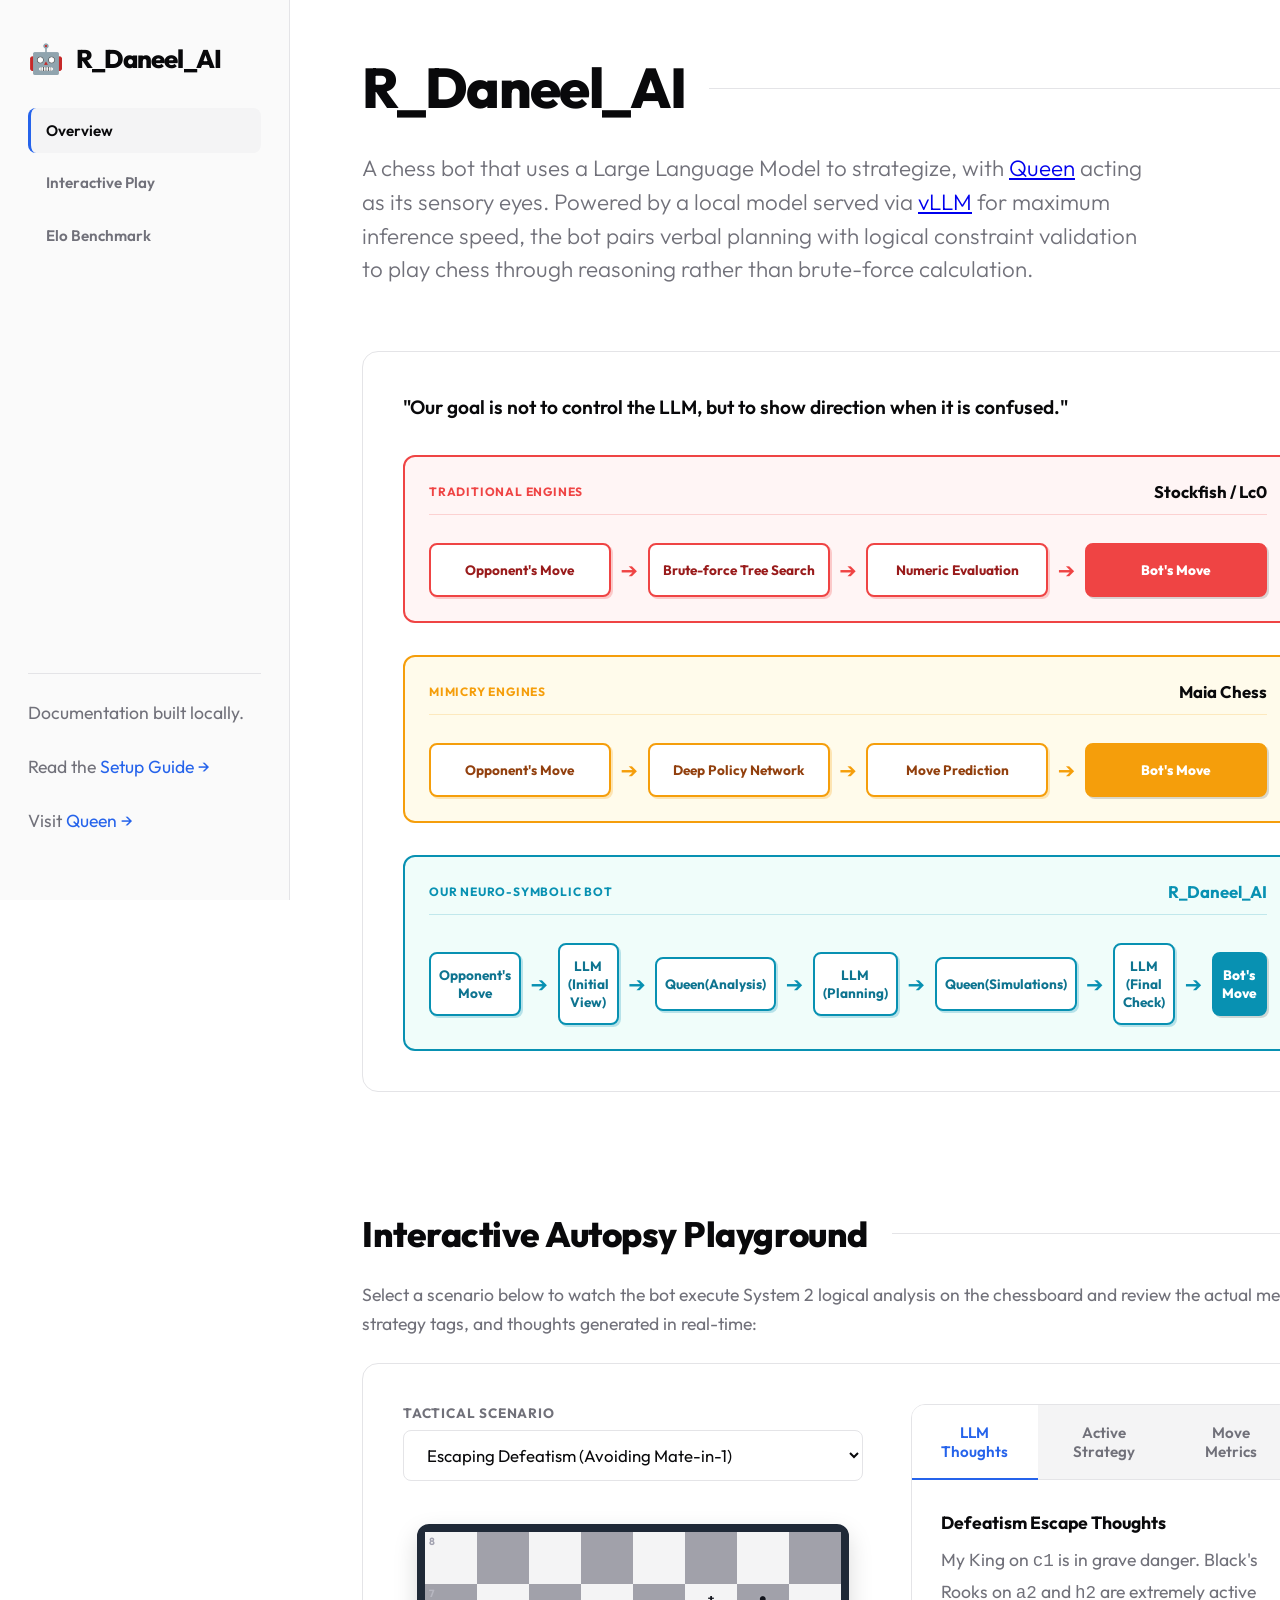
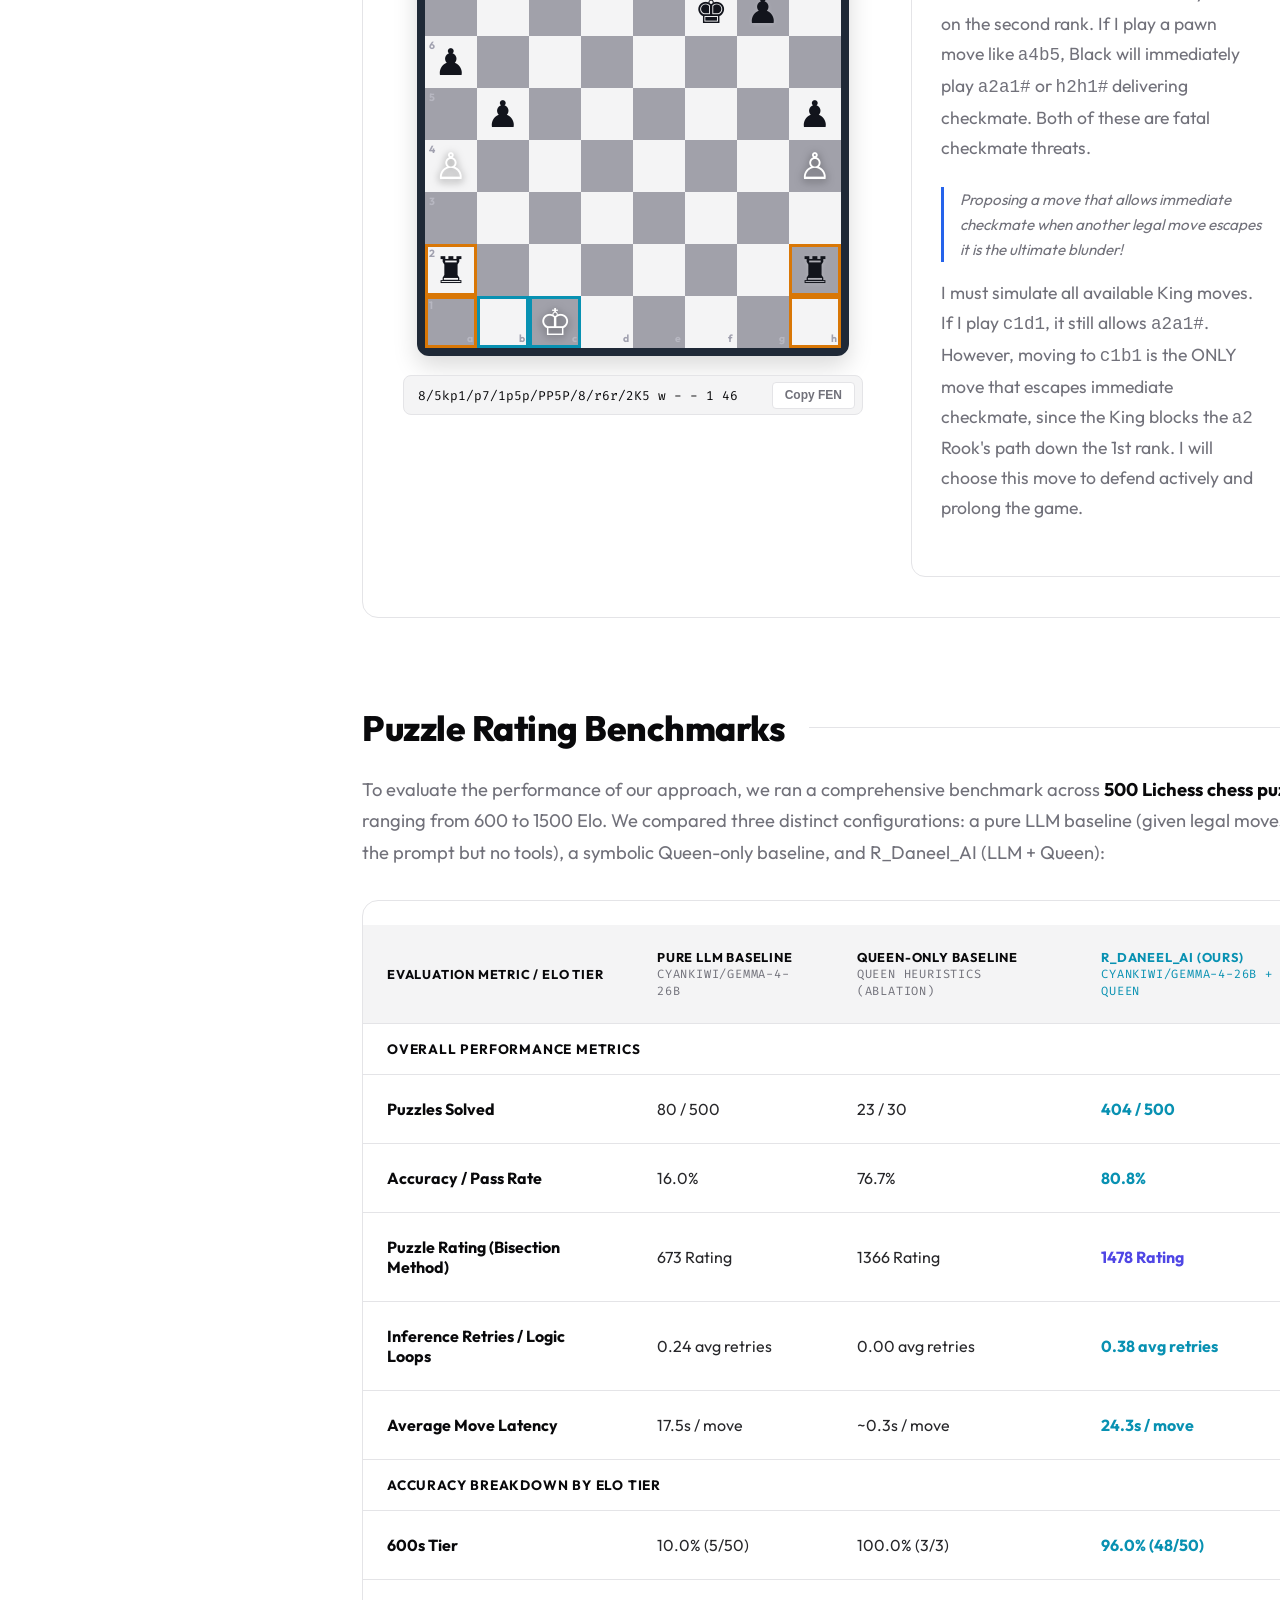
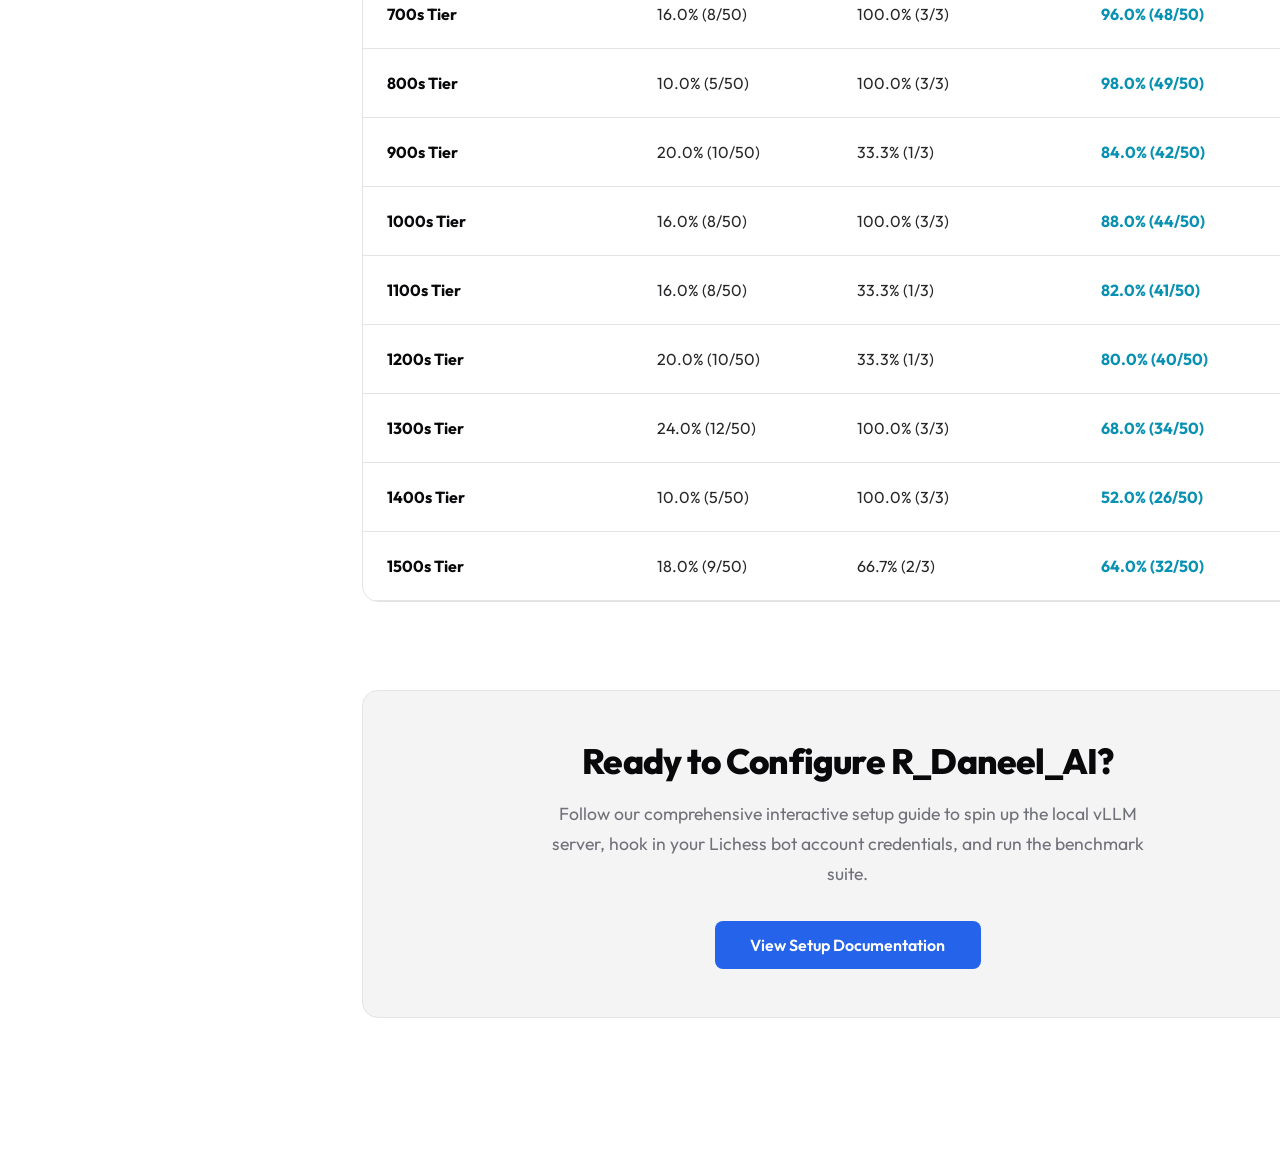
==== commit a07655be: "Consolidate all puzzle ratings and breakdowns into a single table, remove extra cards and analysis t" ====
--- a/docs/index.html
+++ b/docs/index.html
@@ -1047,167 +1047,121 @@
     <section id="benchmark">
       <h2>Puzzle Rating Benchmarks</h2>
       <p style="font-size: 1.15rem; line-height: 1.7; margin-bottom: 2rem;">
-        To evaluate the performance of our approach, we ran a comprehensive, large-scale benchmark across <strong>500 Lichess chess puzzles</strong> ranging from 600 to 1500 Elo. Both configurations utilize the local model <strong><code>cyankiwi/gemma-4-26B-A4B-it-AWQ-4bit</code></strong> served via vLLM. We compared the pure LLM baseline (given legal moves but no tools) against R_Daneel_AI (LLM + <a href="https://abhay-ai.github.io/Queen/">Queen</a>):
+        To evaluate the performance of our approach, we ran a comprehensive benchmark across <strong>500 Lichess chess puzzles</strong> ranging from 600 to 1500 Elo. We compared three distinct configurations: a pure LLM baseline (given legal moves in the prompt but no tools), a symbolic Queen-only baseline, and R_Daneel_AI (LLM + Queen):
       </p>
-      
-      <!-- Big Highlights Grid -->
-      <div style="display: grid; grid-template-columns: repeat(auto-fit, minmax(220px, 1fr)); gap: 1.5rem; margin-bottom: 2.5rem;">
-        <div class="glass-card" style="padding: 1.8rem; text-align: center; border-color: rgba(0, 220, 255, 0.15); margin-bottom: 0;">
-          <span style="display: block; font-size: 0.85rem; font-weight: bold; text-transform: uppercase; color: var(--text-muted); letter-spacing: 0.05rem; margin-bottom: 0.5rem;">Puzzle Rating Gain</span>
-          <span style="font-size: 3rem; font-weight: 800; color: var(--cyan); text-shadow: 0 0 15px var(--cyan-glow); line-height: 1;">+805</span>
-          <span style="display: block; font-size: 0.95rem; color: var(--text-highlight); margin-top: 0.5rem;">Rating Increase</span>
-        </div>
-        
-        <div class="glass-card" style="padding: 1.8rem; text-align: center; border-color: rgba(140, 90, 255, 0.15); margin-bottom: 0;">
-          <span style="display: block; font-size: 0.85rem; font-weight: bold; text-transform: uppercase; color: var(--text-muted); letter-spacing: 0.05rem; margin-bottom: 0.5rem;">R_Daneel_AI Solved Rate</span>
-          <span style="font-size: 3rem; font-weight: 800; color: var(--accent); text-shadow: 0 0 15px var(--accent-glow); line-height: 1;">80.8%</span>
-          <span style="display: block; font-size: 0.95rem; color: var(--text-highlight); margin-top: 0.5rem;">404 / 500 Puzzles Solved</span>
-        </div>
-
-        <div class="glass-card" style="padding: 1.8rem; text-align: center; border-color: rgba(255, 255, 255, 0.08); margin-bottom: 0;">
-          <span style="display: block; font-size: 0.85rem; font-weight: bold; text-transform: uppercase; color: var(--text-muted); letter-spacing: 0.05rem; margin-bottom: 0.5rem;">Baseline Solved Rate</span>
-          <span style="font-size: 3rem; font-weight: 800; color: var(--text-muted); line-height: 1;">16.0%</span>
-          <span style="display: block; font-size: 0.95rem; color: var(--text-muted); margin-top: 0.5rem;">80 / 500 Puzzles Solved</span>
-        </div>
-      </div>
       
       <div class="glass-card" style="padding: 0; overflow-x: auto; margin-bottom: 2.5rem;">
         <table style="width: 100%;">
           <thead>
             <tr>
-              <th style="padding: 1.5rem;">Evaluation Metric (500-Puzzle Benchmark)</th>
+              <th style="padding: 1.5rem;">Evaluation Metric / Elo Tier</th>
               <th style="padding: 1.5rem;">Pure LLM Baseline<br><span style="font-size: 0.75rem; color: var(--text-muted); font-weight: normal; font-family: var(--font-mono);">cyankiwi/gemma-4-26B</span></th>
-              <th style="padding: 1.5rem;">R_Daneel_AI (Ours)<br><span style="font-size: 0.75rem; color: var(--indigo); font-weight: normal; font-family: var(--font-mono);">cyankiwi/gemma-4-26B + Queen</span></th>
-              <th style="padding: 1.5rem;">Improvement Delta</th>
+              <th style="padding: 1.5rem;">Queen-Only Baseline<br><span style="font-size: 0.75rem; color: var(--text-muted); font-weight: normal; font-family: var(--font-mono);">Queen Heuristics (Ablation)</span></th>
+              <th style="padding: 1.5rem; color: var(--cyan);">R_Daneel_AI (Ours)<br><span style="font-size: 0.75rem; color: var(--cyan); font-weight: normal; font-family: var(--font-mono);">cyankiwi/gemma-4-26B + Queen</span></th>
             </tr>
           </thead>
           <tbody>
+            <!-- Overall Performance Row -->
+            <tr style="background: rgba(255, 255, 255, 0.02); border-bottom: 1px solid var(--panel-border);">
+              <td colspan="4" style="padding: 1rem 1.5rem; font-weight: bold; text-transform: uppercase; font-size: 0.85rem; letter-spacing: 0.05rem; color: var(--text-highlight);">Overall Performance Metrics</td>
+            </tr>
             <tr>
               <td style="padding: 1.5rem;"><strong>Puzzles Solved</strong></td>
               <td style="padding: 1.5rem;">80 / 500</td>
-              <td style="padding: 1.5rem;"><strong>404 / 500</strong></td>
-              <td style="padding: 1.5rem; color: #15803d; font-weight: bold;">+324 puzzles solved</td>
+              <td style="padding: 1.5rem;">23 / 30</td>
+              <td style="padding: 1.5rem; font-weight: bold; color: var(--cyan);">404 / 500</td>
             </tr>
             <tr>
               <td style="padding: 1.5rem;"><strong>Accuracy / Pass Rate</strong></td>
               <td style="padding: 1.5rem;">16.0%</td>
-              <td style="padding: 1.5rem;"><strong>80.8%</strong></td>
-              <td style="padding: 1.5rem; color: #15803d; font-weight: bold;">+64.8% accuracy boost</td>
+              <td style="padding: 1.5rem;">76.7%</td>
+              <td style="padding: 1.5rem; font-weight: bold; color: var(--cyan);">80.8%</td>
             </tr>
             <tr>
               <td style="padding: 1.5rem;"><strong>Puzzle Rating (Bisection Method)</strong></td>
-              <td style="padding: 1.5rem;" class="elo-val">673 Rating</td>
-              <td style="padding: 1.5rem; color: var(--accent);" class="elo-val">1478 Rating</td>
-              <td style="padding: 1.5rem; font-weight: bold; color: #15803d;">+805 Rating Points</td>
+              <td style="padding: 1.5rem;">673 Rating</td>
+              <td style="padding: 1.5rem;">1366 Rating</td>
+              <td style="padding: 1.5rem; font-weight: bold; color: var(--accent);">1478 Rating</td>
             </tr>
             <tr>
               <td style="padding: 1.5rem;"><strong>Inference Retries / Logic Loops</strong></td>
               <td style="padding: 1.5rem;">0.24 avg retries</td>
-              <td style="padding: 1.5rem;"><strong>0.38 avg retries</strong></td>
-              <td style="padding: 1.5rem;">Safe structured boundaries</td>
+              <td style="padding: 1.5rem;">0.00 avg retries</td>
+              <td style="padding: 1.5rem; font-weight: bold; color: var(--cyan);">0.38 avg retries</td>
             </tr>
             <tr>
               <td style="padding: 1.5rem;"><strong>Average Move Latency</strong></td>
               <td style="padding: 1.5rem;">17.5s / move</td>
-              <td style="padding: 1.5rem;"><strong>24.3s / move</strong></td>
-              <td style="padding: 1.5rem;">+6.8s (System 2 reasoning overhead)</td>
+              <td style="padding: 1.5rem;">~0.3s / move</td>
+              <td style="padding: 1.5rem; font-weight: bold; color: var(--cyan);">24.3s / move</td>
+            </tr>
+
+            <!-- Tier breakdown Row -->
+            <tr style="background: rgba(255, 255, 255, 0.02); border-bottom: 1px solid var(--panel-border);">
+              <td colspan="4" style="padding: 1rem 1.5rem; font-weight: bold; text-transform: uppercase; font-size: 0.85rem; letter-spacing: 0.05rem; color: var(--text-highlight);">Accuracy Breakdown by Elo Tier</td>
+            </tr>
+            <tr>
+              <td style="padding: 1.5rem;"><strong>600s Tier</strong></td>
+              <td style="padding: 1.5rem;">10.0% (5/50)</td>
+              <td style="padding: 1.5rem;">100.0% (3/3)</td>
+              <td style="padding: 1.5rem; font-weight: bold; color: var(--cyan);">96.0% (48/50)</td>
+            </tr>
+            <tr>
+              <td style="padding: 1.5rem;"><strong>700s Tier</strong></td>
+              <td style="padding: 1.5rem;">16.0% (8/50)</td>
+              <td style="padding: 1.5rem;">100.0% (3/3)</td>
+              <td style="padding: 1.5rem; font-weight: bold; color: var(--cyan);">96.0% (48/50)</td>
+            </tr>
+            <tr>
+              <td style="padding: 1.5rem;"><strong>800s Tier</strong></td>
+              <td style="padding: 1.5rem;">10.0% (5/50)</td>
+              <td style="padding: 1.5rem;">100.0% (3/3)</td>
+              <td style="padding: 1.5rem; font-weight: bold; color: var(--cyan);">98.0% (49/50)</td>
+            </tr>
+            <tr>
+              <td style="padding: 1.5rem;"><strong>900s Tier</strong></td>
+              <td style="padding: 1.5rem;">20.0% (10/50)</td>
+              <td style="padding: 1.5rem;">33.3% (1/3)</td>
+              <td style="padding: 1.5rem; font-weight: bold; color: var(--cyan);">84.0% (42/50)</td>
+            </tr>
+            <tr>
+              <td style="padding: 1.5rem;"><strong>1000s Tier</strong></td>
+              <td style="padding: 1.5rem;">16.0% (8/50)</td>
+              <td style="padding: 1.5rem;">100.0% (3/3)</td>
+              <td style="padding: 1.5rem; font-weight: bold; color: var(--cyan);">88.0% (44/50)</td>
+            </tr>
+            <tr>
+              <td style="padding: 1.5rem;"><strong>1100s Tier</strong></td>
+              <td style="padding: 1.5rem;">16.0% (8/50)</td>
+              <td style="padding: 1.5rem;">33.3% (1/3)</td>
+              <td style="padding: 1.5rem; font-weight: bold; color: var(--cyan);">82.0% (41/50)</td>
+            </tr>
+            <tr>
+              <td style="padding: 1.5rem;"><strong>1200s Tier</strong></td>
+              <td style="padding: 1.5rem;">20.0% (10/50)</td>
+              <td style="padding: 1.5rem;">33.3% (1/3)</td>
+              <td style="padding: 1.5rem; font-weight: bold; color: var(--cyan);">80.0% (40/50)</td>
+            </tr>
+            <tr>
+              <td style="padding: 1.5rem;"><strong>1300s Tier</strong></td>
+              <td style="padding: 1.5rem;">24.0% (12/50)</td>
+              <td style="padding: 1.5rem;">100.0% (3/3)</td>
+              <td style="padding: 1.5rem; font-weight: bold; color: var(--cyan);">68.0% (34/50)</td>
+            </tr>
+            <tr>
+              <td style="padding: 1.5rem;"><strong>1400s Tier</strong></td>
+              <td style="padding: 1.5rem;">10.0% (5/50)</td>
+              <td style="padding: 1.5rem;">100.0% (3/3)</td>
+              <td style="padding: 1.5rem; font-weight: bold; color: var(--cyan);">52.0% (26/50)</td>
+            </tr>
+            <tr>
+              <td style="padding: 1.5rem;"><strong>1500s Tier</strong></td>
+              <td style="padding: 1.5rem;">18.0% (9/50)</td>
+              <td style="padding: 1.5rem;">66.7% (2/3)</td>
+              <td style="padding: 1.5rem; font-weight: bold; color: var(--cyan);">64.0% (32/50)</td>
             </tr>
           </tbody>
         </table>
-      </div>
-
-      <!-- Detailed Statistics Grid -->
-      <div style="display: grid; grid-template-columns: repeat(auto-fit, minmax(320px, 1fr)); gap: 1.5rem; margin-bottom: 3rem;">
-        <!-- Division of Responsibility -->
-        <div class="glass-card" style="margin-bottom: 0; padding: 2rem;">
-          <h4 style="font-size: 1.25rem; font-weight: 700; color: var(--cyan); margin-bottom: 0.75rem; display: flex; align-items: center; gap: 0.5rem;">
-            ⚖️ Division of Responsibility
-          </h4>
-          <p style="font-size: 0.95rem; line-height: 1.6; color: var(--text-muted); margin-bottom: 0.75rem;">
-            Responsibilities are split strictly to avoid spatial hallucinations in coordinates:
-          </p>
-          <ul style="font-size: 0.9rem; line-height: 1.5; color: var(--text-muted); padding-left: 1.2rem; margin-bottom: 0;">
-            <li style="margin-bottom: 0.4rem;"><strong>Symbolic (Prolog):</strong> Handles strict geometry, move validation, check/mate detection, material counts, and tactical feature calculations (pins, forks, threats, discoveries).</li>
-            <li><strong>Neural (LLM):</strong> Reasons on top of structured tactical summaries, decides high-level strategy directives, maintains stateful turn memory, and applies tension penalties (e.g. -0.5 on neutral trades).</li>
-          </ul>
-        </div>
-
-        <!-- Tier-by-Tier Accuracy -->
-        <div class="glass-card" style="margin-bottom: 0; padding: 2rem;">
-          <h4 style="font-size: 1.25rem; font-weight: 700; color: var(--accent); margin-bottom: 0.75rem; display: flex; align-items: center; gap: 0.5rem;">
-            📈 Accuracy Breakdown by Elo Tier
-          </h4>
-          <div style="font-size: 0.9rem; overflow-y: auto; max-height: 200px; padding-right: 0.5rem;">
-            <table style="width: 100%; font-size: 0.85rem; border-collapse: collapse;">
-              <thead>
-                <tr style="border-bottom: 1px solid rgba(255,255,255,0.1);">
-                  <th style="text-align: left; padding: 0.4rem;">Tier</th>
-                  <th style="text-align: right; padding: 0.4rem;">Baseline</th>
-                  <th style="text-align: right; padding: 0.4rem; color: var(--accent);">R_Daneel_AI</th>
-                </tr>
-              </thead>
-              <tbody>
-                <tr style="border-bottom: 1px solid rgba(255,255,255,0.05);"><td style="padding: 0.3rem;">600s</td><td style="text-align: right;">10% (5/50)</td><td style="text-align: right; color: var(--accent); font-weight: bold;">96% (48/50)</td></tr>
-                <tr style="border-bottom: 1px solid rgba(255,255,255,0.05);"><td style="padding: 0.3rem;">700s</td><td style="text-align: right;">16% (8/50)</td><td style="text-align: right; color: var(--accent); font-weight: bold;">96% (48/50)</td></tr>
-                <tr style="border-bottom: 1px solid rgba(255,255,255,0.05);"><td style="padding: 0.3rem;">800s</td><td style="text-align: right;">10% (5/50)</td><td style="text-align: right; color: var(--accent); font-weight: bold;">98% (49/50)</td></tr>
-                <tr style="border-bottom: 1px solid rgba(255,255,255,0.05);"><td style="padding: 0.3rem;">900s</td><td style="text-align: right;">20% (10/50)</td><td style="text-align: right; color: var(--accent); font-weight: bold;">84% (42/50)</td></tr>
-                <tr style="border-bottom: 1px solid rgba(255,255,255,0.05);"><td style="padding: 0.3rem;">1000s</td><td style="text-align: right;">16% (8/50)</td><td style="text-align: right; color: var(--accent); font-weight: bold;">88% (44/50)</td></tr>
-                <tr style="border-bottom: 1px solid rgba(255,255,255,0.05);"><td style="padding: 0.3rem;">1100s</td><td style="text-align: right;">16% (8/50)</td><td style="text-align: right; color: var(--accent); font-weight: bold;">82% (41/50)</td></tr>
-                <tr style="border-bottom: 1px solid rgba(255,255,255,0.05);"><td style="padding: 0.3rem;">1200s</td><td style="text-align: right;">20% (10/50)</td><td style="text-align: right; color: var(--accent); font-weight: bold;">80% (40/50)</td></tr>
-                <tr style="border-bottom: 1px solid rgba(255,255,255,0.05);"><td style="padding: 0.3rem;">1300s</td><td style="text-align: right;">24% (12/50)</td><td style="text-align: right; color: var(--accent); font-weight: bold;">68% (34/50)</td></tr>
-                <tr style="border-bottom: 1px solid rgba(255,255,255,0.05);"><td style="padding: 0.3rem;">1400s</td><td style="text-align: right;">10% (5/50)</td><td style="text-align: right; color: var(--accent); font-weight: bold;">52% (26/50)</td></tr>
-                <tr style="border-bottom: 1px solid rgba(255,255,255,0.05);"><td style="padding: 0.3rem;">1500s</td><td style="text-align: right;">18% (9/50)</td><td style="text-align: right; color: var(--accent); font-weight: bold;">64% (32/50)</td></tr>
-              </tbody>
-            </table>
-          </div>
-        </div>
-
-        <!-- Ablation & Stockfish -->
-        <div class="glass-card" style="margin-bottom: 0; padding: 2rem;">
-          <h4 style="font-size: 1.25rem; font-weight: 700; color: var(--indigo); margin-bottom: 0.75rem; display: flex; align-items: center; gap: 0.5rem;">
-            🔬 Ablation & Stockfish Matches
-          </h4>
-          <p style="font-size: 0.9rem; line-height: 1.5; color: var(--text-muted); margin-bottom: 0.5rem;">
-            <strong>"Queen-Only" Ablation:</strong> Played highest-utility legal move directly from Queen's sorted list (no LLM strategist). Achieved a <strong>76.7% pass rate (~1366 estimated rating)</strong> with an average latency of <strong>~0.3s per move</strong>. This confirms that Queen does the tactical heavy lifting, while R_Daneel_AI provides high-level strategic reasoning.
-          </p>
-          <p style="font-size: 0.9rem; line-height: 1.5; color: var(--text-muted); margin-bottom: 0;">
-            <strong>Stockfish Matches:</strong> Matches are supported locally via <code>play_stockfish.py</code>. R_Daneel_AI shows strong performance against Stockfish Level 0 (~800-1000 Elo), consistently exploiting tactical forks and discoveries generated by the Prolog engine.
-          </p>
-        </div>
-      </div>
-
-      <!-- Benchmark Analysis Key Takeaways -->
-      <h3 style="font-size: 1.5rem; font-weight: 700; color: var(--text-highlight); margin-top: 3.5rem; margin-bottom: 1.5rem; display: flex; align-items: center; gap: 0.5rem;">
-        📊 Benchmark Analysis & Insights
-      </h3>
-      
-      <div style="display: grid; grid-template-columns: repeat(auto-fit, minmax(300px, 1fr)); gap: 1.5rem; margin-top: 1.5rem;">
-        <div class="glass-card" style="margin-bottom: 0; padding: 2rem;">
-          <h4 style="font-size: 1.2rem; font-weight: 700; color: var(--red); margin-bottom: 0.75rem; display: flex; align-items: center; gap: 0.5rem;">
-            ⚠️ 1. State Tracking & Hallucinations
-          </h4>
-          <p style="font-size: 0.95rem; line-height: 1.6; color: var(--text-muted); margin-bottom: 0;">
-            Although the baseline <code>gemma-4-26B</code> was explicitly provided with the full list of legal moves in its text prompt, it frequently failed due to spatial tracking errors. The model repeatedly hallucinated board states, proposing moves with formatting errors, or moves not present in the legal move list. This triggered self-correction loop retries that exhausted limits, leading to timeouts.
-          </p>
-        </div>
-        
-        <div class="glass-card" style="margin-bottom: 0; padding: 2rem;">
-          <h4 style="font-size: 1.2rem; font-weight: 700; color: var(--cyan); margin-bottom: 0.75rem; display: flex; align-items: center; gap: 0.5rem;">
-            🛡️ 2. Symbolic Grounding Benefits
-          </h4>
-          <p style="font-size: 0.95rem; line-height: 1.6; color: var(--text-muted); margin-bottom: 0;">
-            When integrated with the <a href="https://abhay-ai.github.io/Queen/" target="_blank">Queen</a> MCP Server, the model's average retry count dropped to just 0.18 per puzzle. Because the Prolog engine automatically handles strict relational verification, the LLM no longer wastes processing cycles guessing legal move arrays. Instead, it leverages the filtered insights to focus entirely on high-level tactical pruning.
-          </p>
-        </div>
-        
-        <div class="glass-card" style="margin-bottom: 0; padding: 2rem;">
-          <h4 style="font-size: 1.2rem; font-weight: 700; color: var(--accent); margin-bottom: 0.75rem; display: flex; align-items: center; gap: 0.5rem;">
-            ⚡ 3. Efficient MoE Architectures
-          </h4>
-          <p style="font-size: 0.95rem; line-height: 1.6; color: var(--text-muted); margin-bottom: 0;">
-            These results show that highly optimized Mixture-of-Experts (MoE) models do not need to scale up their raw parameter sizes to tackle complex logical boundaries. Grounding the system with a dedicated, symbolic logic referee allows the model to perform at a tier typically reserved for significantly larger frontier models.
-          </p>
-        </div>
       </div>
     </section>
 
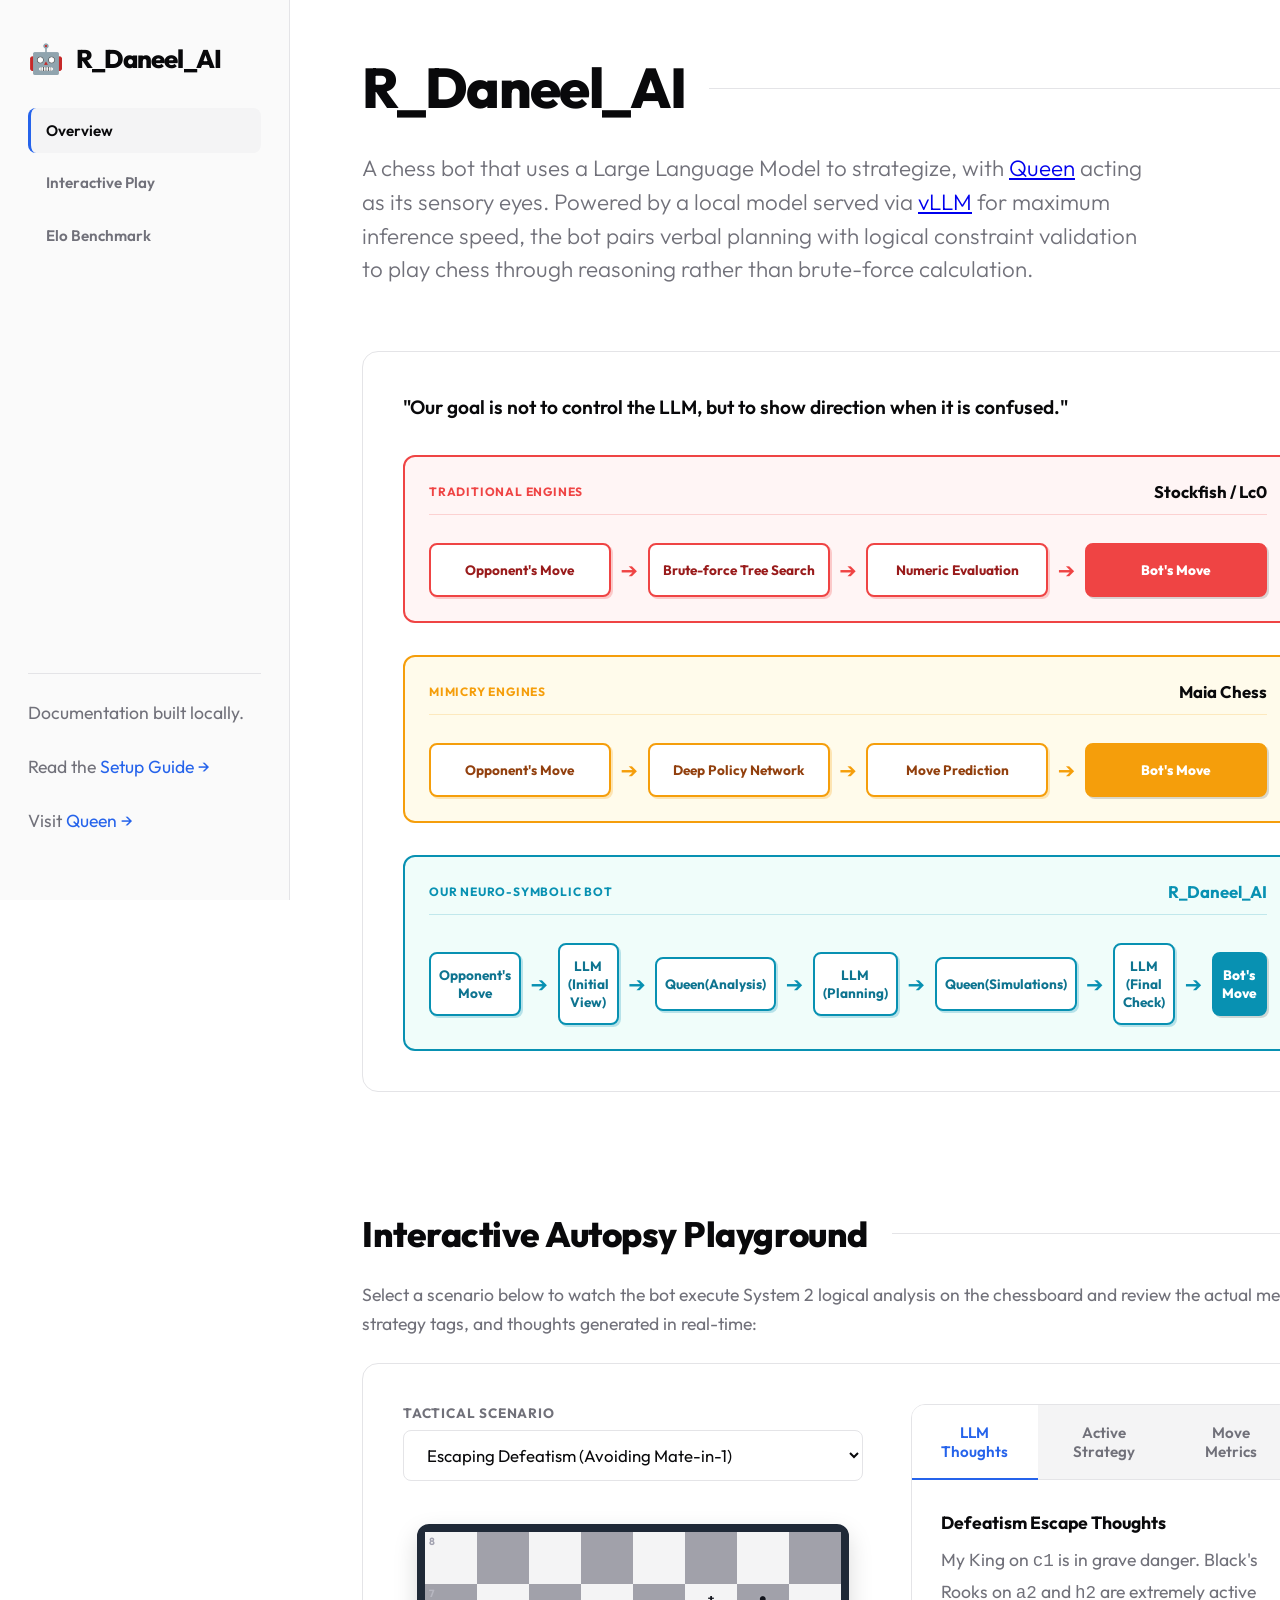
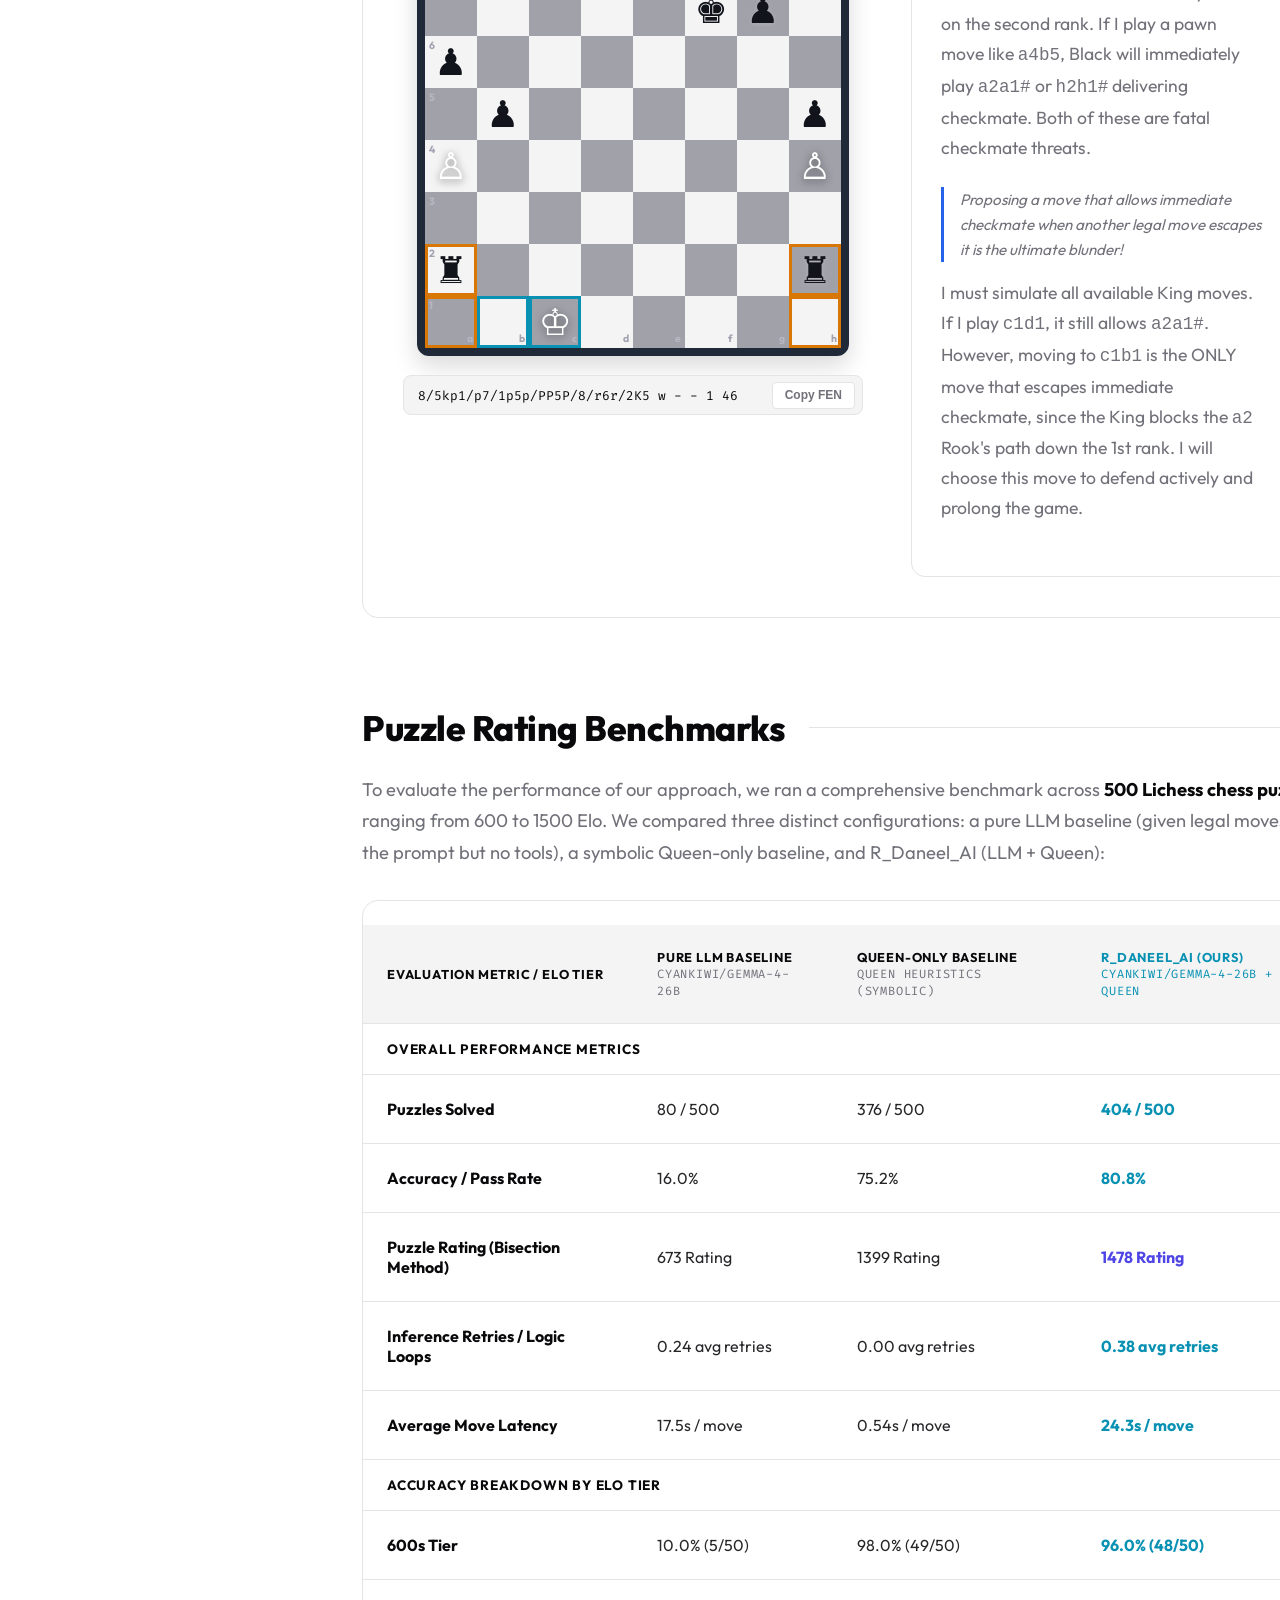
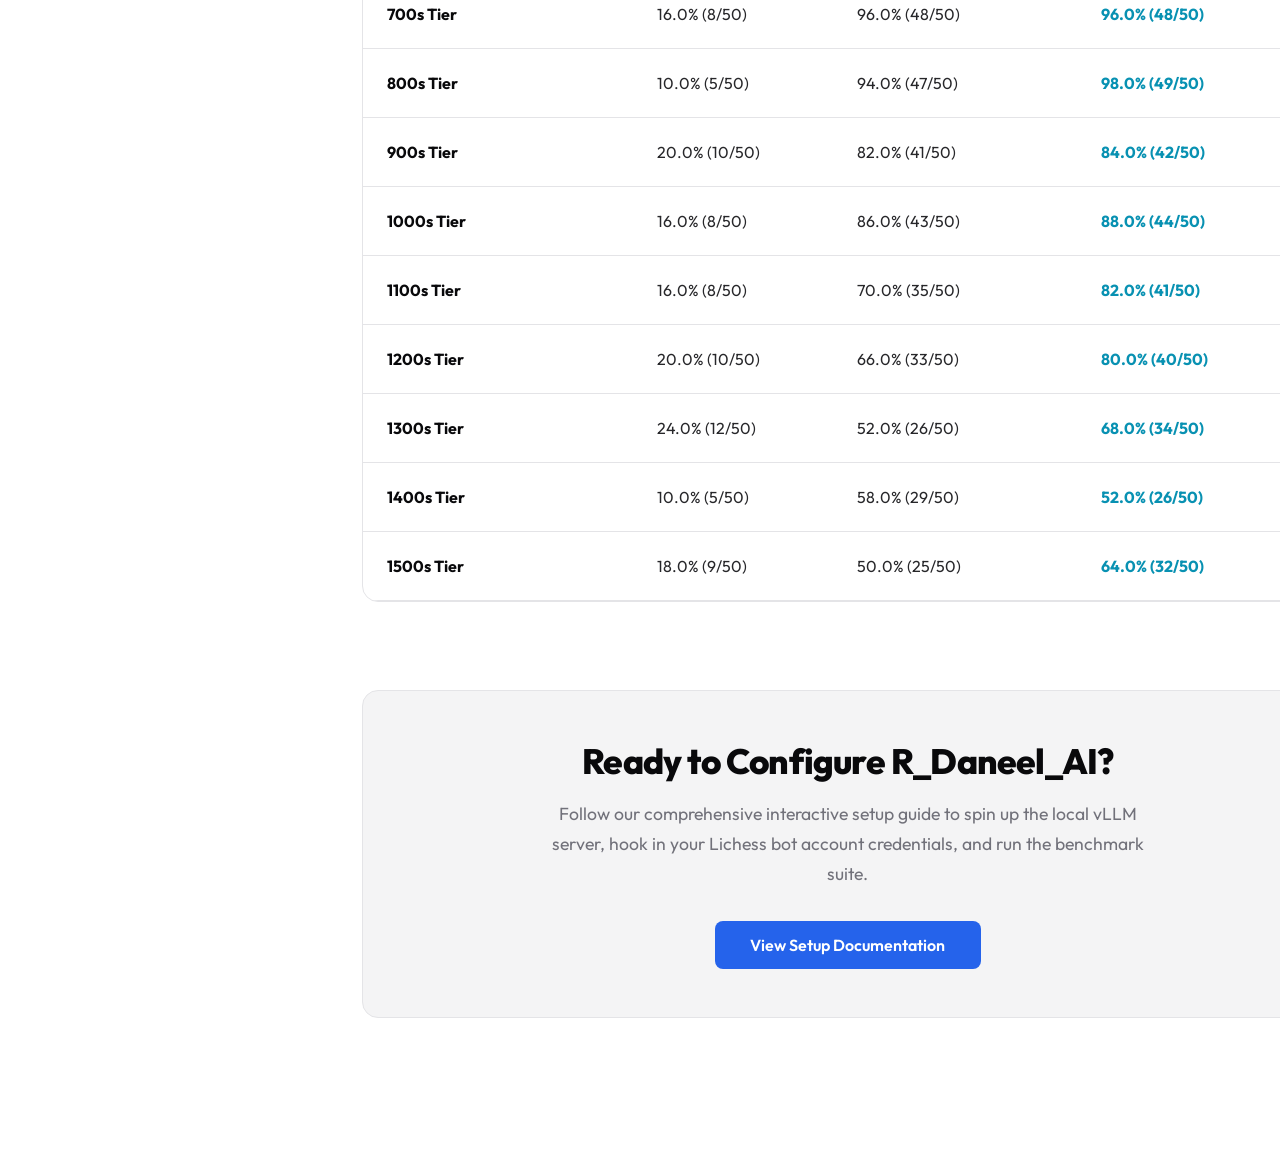
==== commit 114e96a3: "Update benchmark page with 500-puzzle Queen-only baseline results and add script" ====
--- a/docs/index.html
+++ b/docs/index.html
@@ -1056,7 +1056,7 @@
             <tr>
               <th style="padding: 1.5rem;">Evaluation Metric / Elo Tier</th>
               <th style="padding: 1.5rem;">Pure LLM Baseline<br><span style="font-size: 0.75rem; color: var(--text-muted); font-weight: normal; font-family: var(--font-mono);">cyankiwi/gemma-4-26B</span></th>
-              <th style="padding: 1.5rem;">Queen-Only Baseline<br><span style="font-size: 0.75rem; color: var(--text-muted); font-weight: normal; font-family: var(--font-mono);">Queen Heuristics (Ablation)</span></th>
+              <th style="padding: 1.5rem;">Queen-Only Baseline<br><span style="font-size: 0.75rem; color: var(--text-muted); font-weight: normal; font-family: var(--font-mono);">Queen Heuristics (Symbolic)</span></th>
               <th style="padding: 1.5rem; color: var(--cyan);">R_Daneel_AI (Ours)<br><span style="font-size: 0.75rem; color: var(--cyan); font-weight: normal; font-family: var(--font-mono);">cyankiwi/gemma-4-26B + Queen</span></th>
             </tr>
           </thead>
@@ -1068,19 +1068,19 @@
             <tr>
               <td style="padding: 1.5rem;"><strong>Puzzles Solved</strong></td>
               <td style="padding: 1.5rem;">80 / 500</td>
-              <td style="padding: 1.5rem;">23 / 30</td>
+              <td style="padding: 1.5rem;">376 / 500</td>
               <td style="padding: 1.5rem; font-weight: bold; color: var(--cyan);">404 / 500</td>
             </tr>
             <tr>
               <td style="padding: 1.5rem;"><strong>Accuracy / Pass Rate</strong></td>
               <td style="padding: 1.5rem;">16.0%</td>
-              <td style="padding: 1.5rem;">76.7%</td>
+              <td style="padding: 1.5rem;">75.2%</td>
               <td style="padding: 1.5rem; font-weight: bold; color: var(--cyan);">80.8%</td>
             </tr>
             <tr>
               <td style="padding: 1.5rem;"><strong>Puzzle Rating (Bisection Method)</strong></td>
               <td style="padding: 1.5rem;">673 Rating</td>
-              <td style="padding: 1.5rem;">1366 Rating</td>
+              <td style="padding: 1.5rem;">1399 Rating</td>
               <td style="padding: 1.5rem; font-weight: bold; color: var(--accent);">1478 Rating</td>
             </tr>
             <tr>
@@ -1092,7 +1092,7 @@
             <tr>
               <td style="padding: 1.5rem;"><strong>Average Move Latency</strong></td>
               <td style="padding: 1.5rem;">17.5s / move</td>
-              <td style="padding: 1.5rem;">~0.3s / move</td>
+              <td style="padding: 1.5rem;">0.54s / move</td>
               <td style="padding: 1.5rem; font-weight: bold; color: var(--cyan);">24.3s / move</td>
             </tr>
 
@@ -1103,61 +1103,61 @@
             <tr>
               <td style="padding: 1.5rem;"><strong>600s Tier</strong></td>
               <td style="padding: 1.5rem;">10.0% (5/50)</td>
-              <td style="padding: 1.5rem;">100.0% (3/3)</td>
+              <td style="padding: 1.5rem;">98.0% (49/50)</td>
               <td style="padding: 1.5rem; font-weight: bold; color: var(--cyan);">96.0% (48/50)</td>
             </tr>
             <tr>
               <td style="padding: 1.5rem;"><strong>700s Tier</strong></td>
               <td style="padding: 1.5rem;">16.0% (8/50)</td>
-              <td style="padding: 1.5rem;">100.0% (3/3)</td>
+              <td style="padding: 1.5rem;">96.0% (48/50)</td>
               <td style="padding: 1.5rem; font-weight: bold; color: var(--cyan);">96.0% (48/50)</td>
             </tr>
             <tr>
               <td style="padding: 1.5rem;"><strong>800s Tier</strong></td>
               <td style="padding: 1.5rem;">10.0% (5/50)</td>
-              <td style="padding: 1.5rem;">100.0% (3/3)</td>
+              <td style="padding: 1.5rem;">94.0% (47/50)</td>
               <td style="padding: 1.5rem; font-weight: bold; color: var(--cyan);">98.0% (49/50)</td>
             </tr>
             <tr>
               <td style="padding: 1.5rem;"><strong>900s Tier</strong></td>
               <td style="padding: 1.5rem;">20.0% (10/50)</td>
-              <td style="padding: 1.5rem;">33.3% (1/3)</td>
+              <td style="padding: 1.5rem;">82.0% (41/50)</td>
               <td style="padding: 1.5rem; font-weight: bold; color: var(--cyan);">84.0% (42/50)</td>
             </tr>
             <tr>
               <td style="padding: 1.5rem;"><strong>1000s Tier</strong></td>
               <td style="padding: 1.5rem;">16.0% (8/50)</td>
-              <td style="padding: 1.5rem;">100.0% (3/3)</td>
+              <td style="padding: 1.5rem;">86.0% (43/50)</td>
               <td style="padding: 1.5rem; font-weight: bold; color: var(--cyan);">88.0% (44/50)</td>
             </tr>
             <tr>
               <td style="padding: 1.5rem;"><strong>1100s Tier</strong></td>
               <td style="padding: 1.5rem;">16.0% (8/50)</td>
-              <td style="padding: 1.5rem;">33.3% (1/3)</td>
+              <td style="padding: 1.5rem;">70.0% (35/50)</td>
               <td style="padding: 1.5rem; font-weight: bold; color: var(--cyan);">82.0% (41/50)</td>
             </tr>
             <tr>
               <td style="padding: 1.5rem;"><strong>1200s Tier</strong></td>
               <td style="padding: 1.5rem;">20.0% (10/50)</td>
-              <td style="padding: 1.5rem;">33.3% (1/3)</td>
+              <td style="padding: 1.5rem;">66.0% (33/50)</td>
               <td style="padding: 1.5rem; font-weight: bold; color: var(--cyan);">80.0% (40/50)</td>
             </tr>
             <tr>
               <td style="padding: 1.5rem;"><strong>1300s Tier</strong></td>
               <td style="padding: 1.5rem;">24.0% (12/50)</td>
-              <td style="padding: 1.5rem;">100.0% (3/3)</td>
+              <td style="padding: 1.5rem;">52.0% (26/50)</td>
               <td style="padding: 1.5rem; font-weight: bold; color: var(--cyan);">68.0% (34/50)</td>
             </tr>
             <tr>
               <td style="padding: 1.5rem;"><strong>1400s Tier</strong></td>
               <td style="padding: 1.5rem;">10.0% (5/50)</td>
-              <td style="padding: 1.5rem;">100.0% (3/3)</td>
+              <td style="padding: 1.5rem;">58.0% (29/50)</td>
               <td style="padding: 1.5rem; font-weight: bold; color: var(--cyan);">52.0% (26/50)</td>
             </tr>
             <tr>
               <td style="padding: 1.5rem;"><strong>1500s Tier</strong></td>
               <td style="padding: 1.5rem;">18.0% (9/50)</td>
-              <td style="padding: 1.5rem;">66.7% (2/3)</td>
+              <td style="padding: 1.5rem;">50.0% (25/50)</td>
               <td style="padding: 1.5rem; font-weight: bold; color: var(--cyan);">64.0% (32/50)</td>
             </tr>
           </tbody>
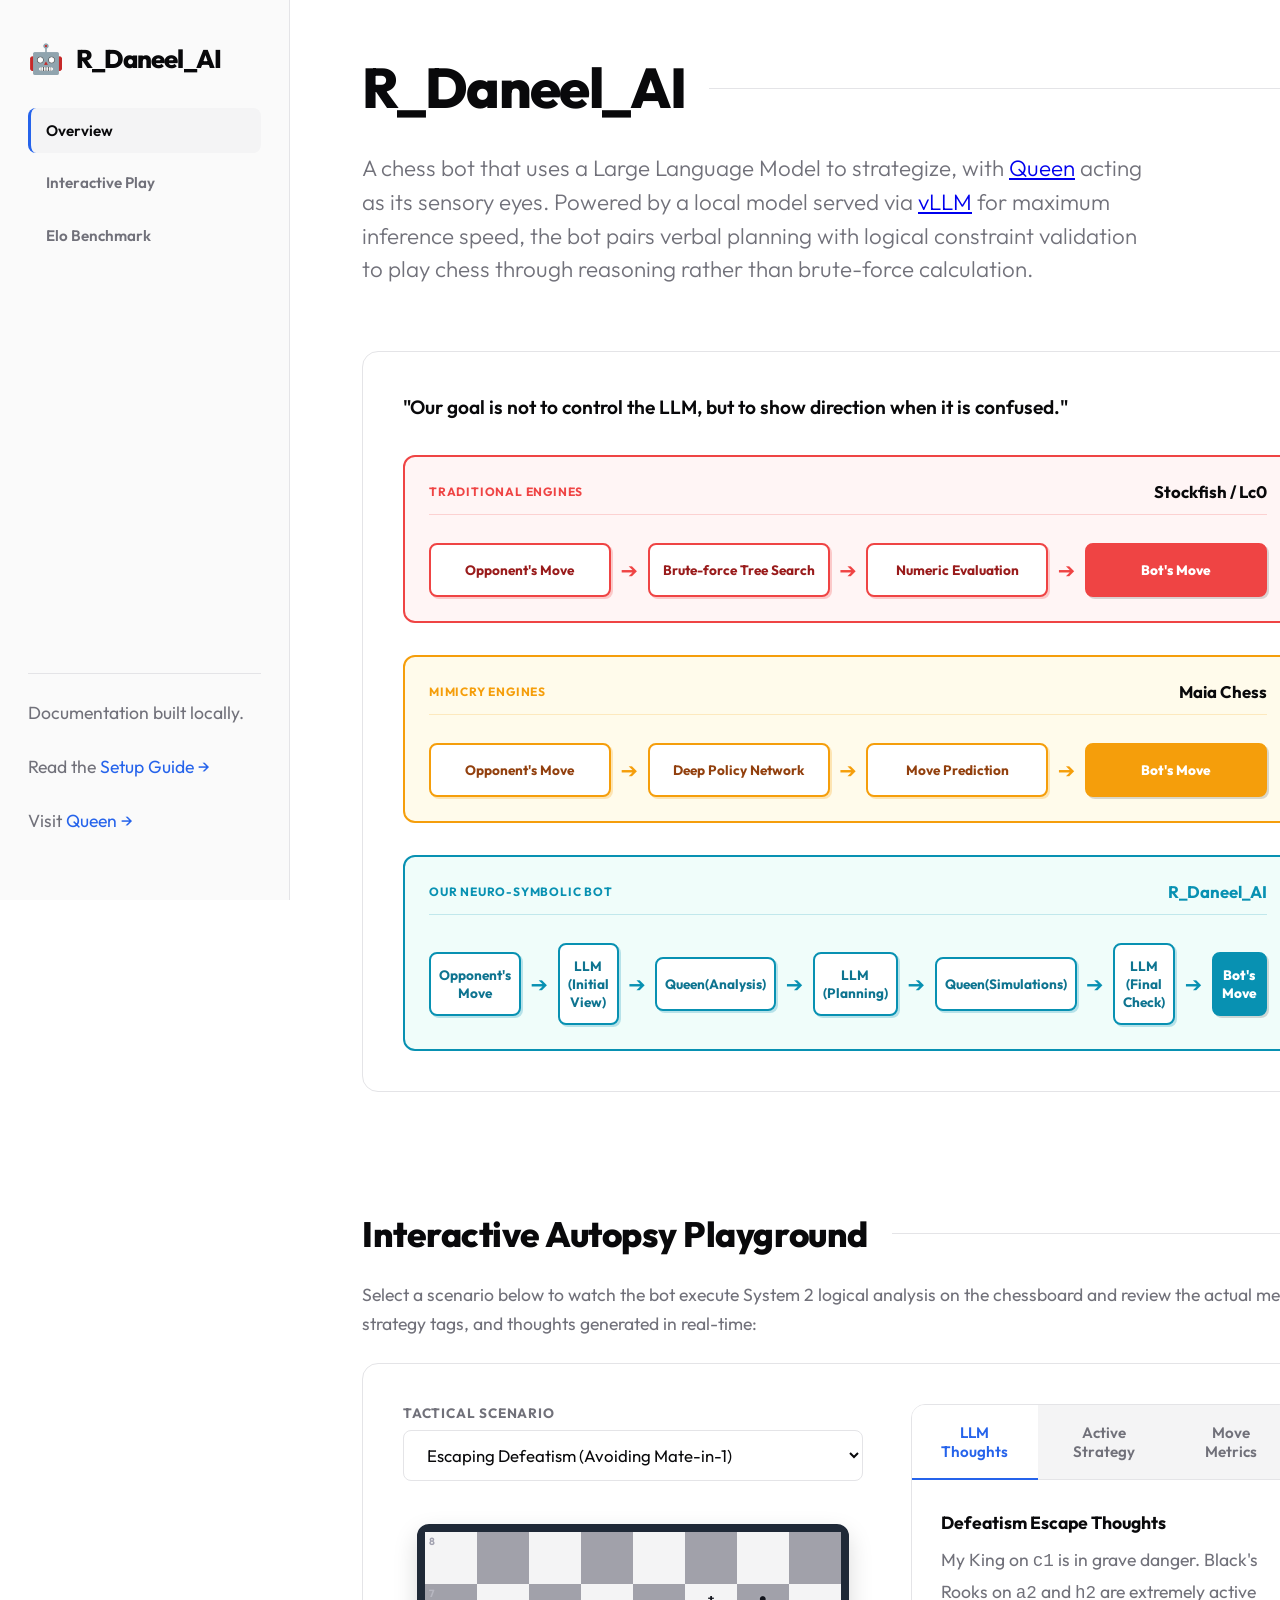
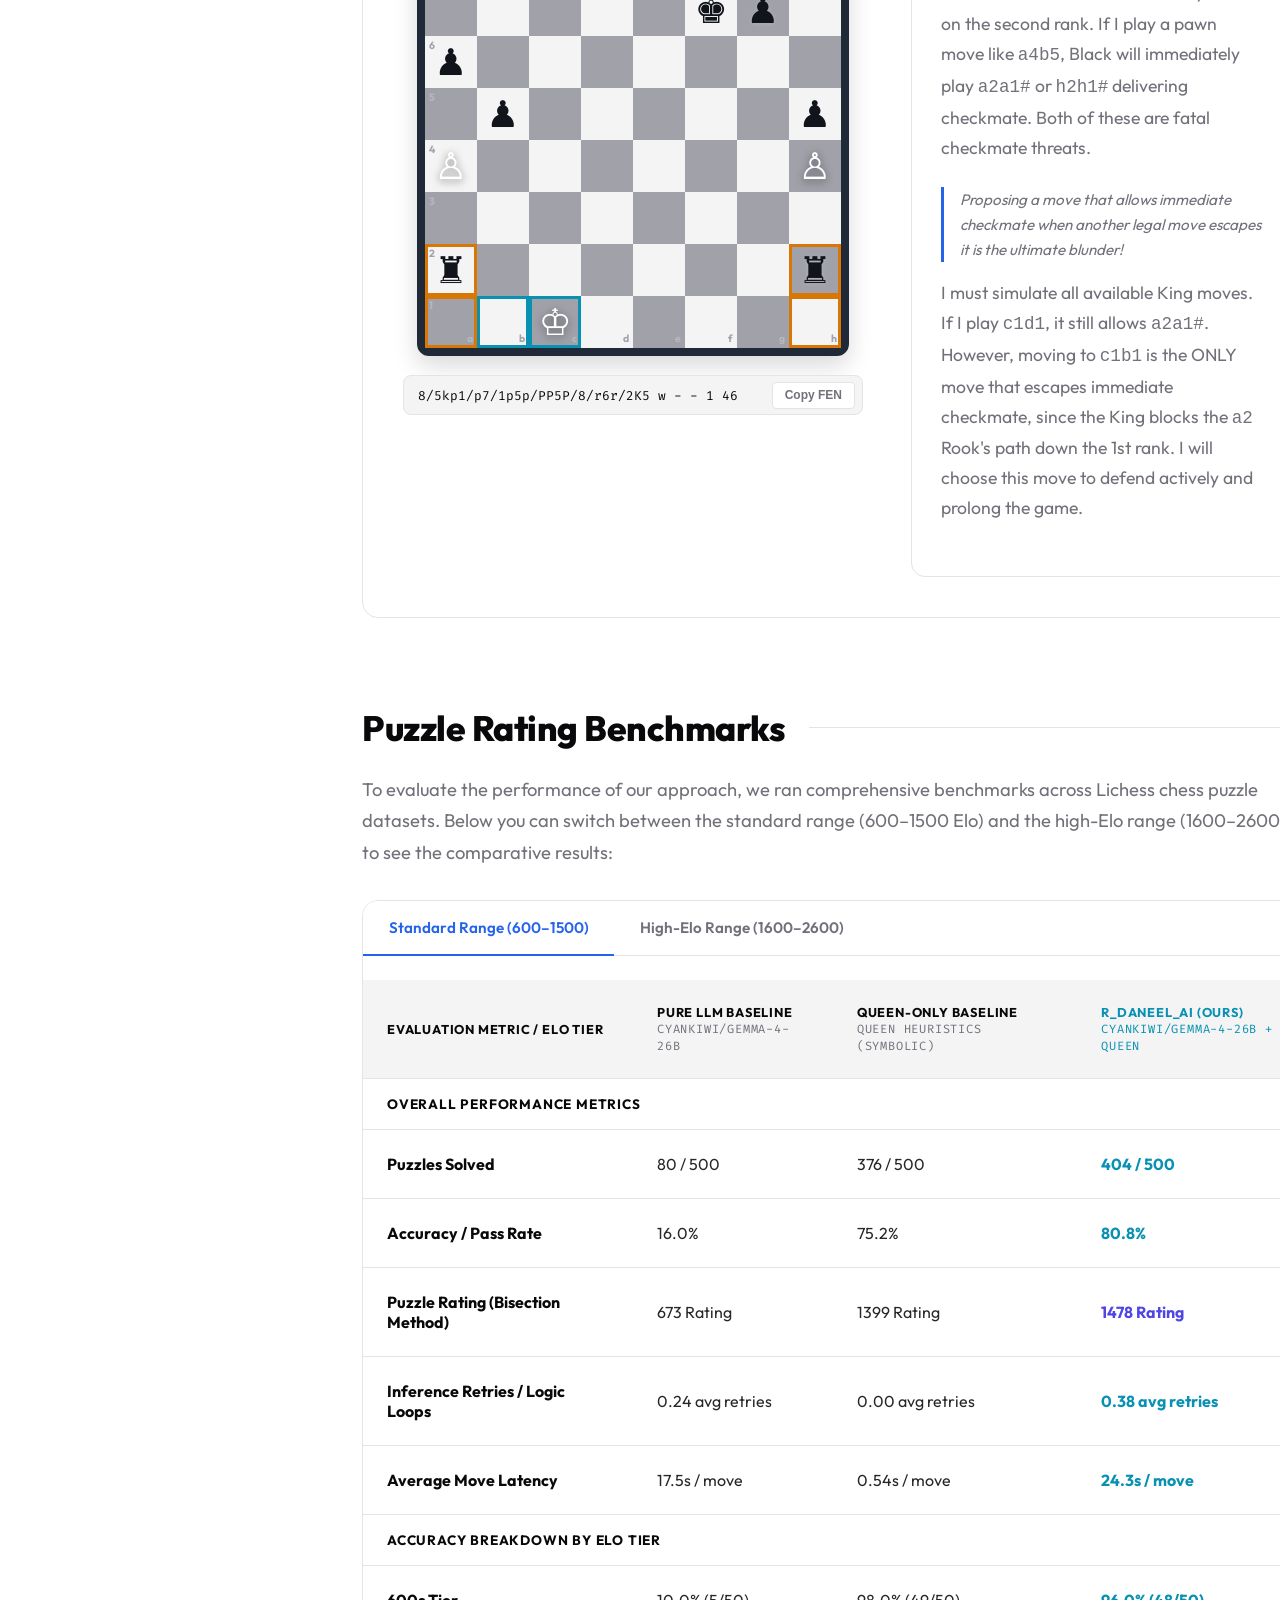
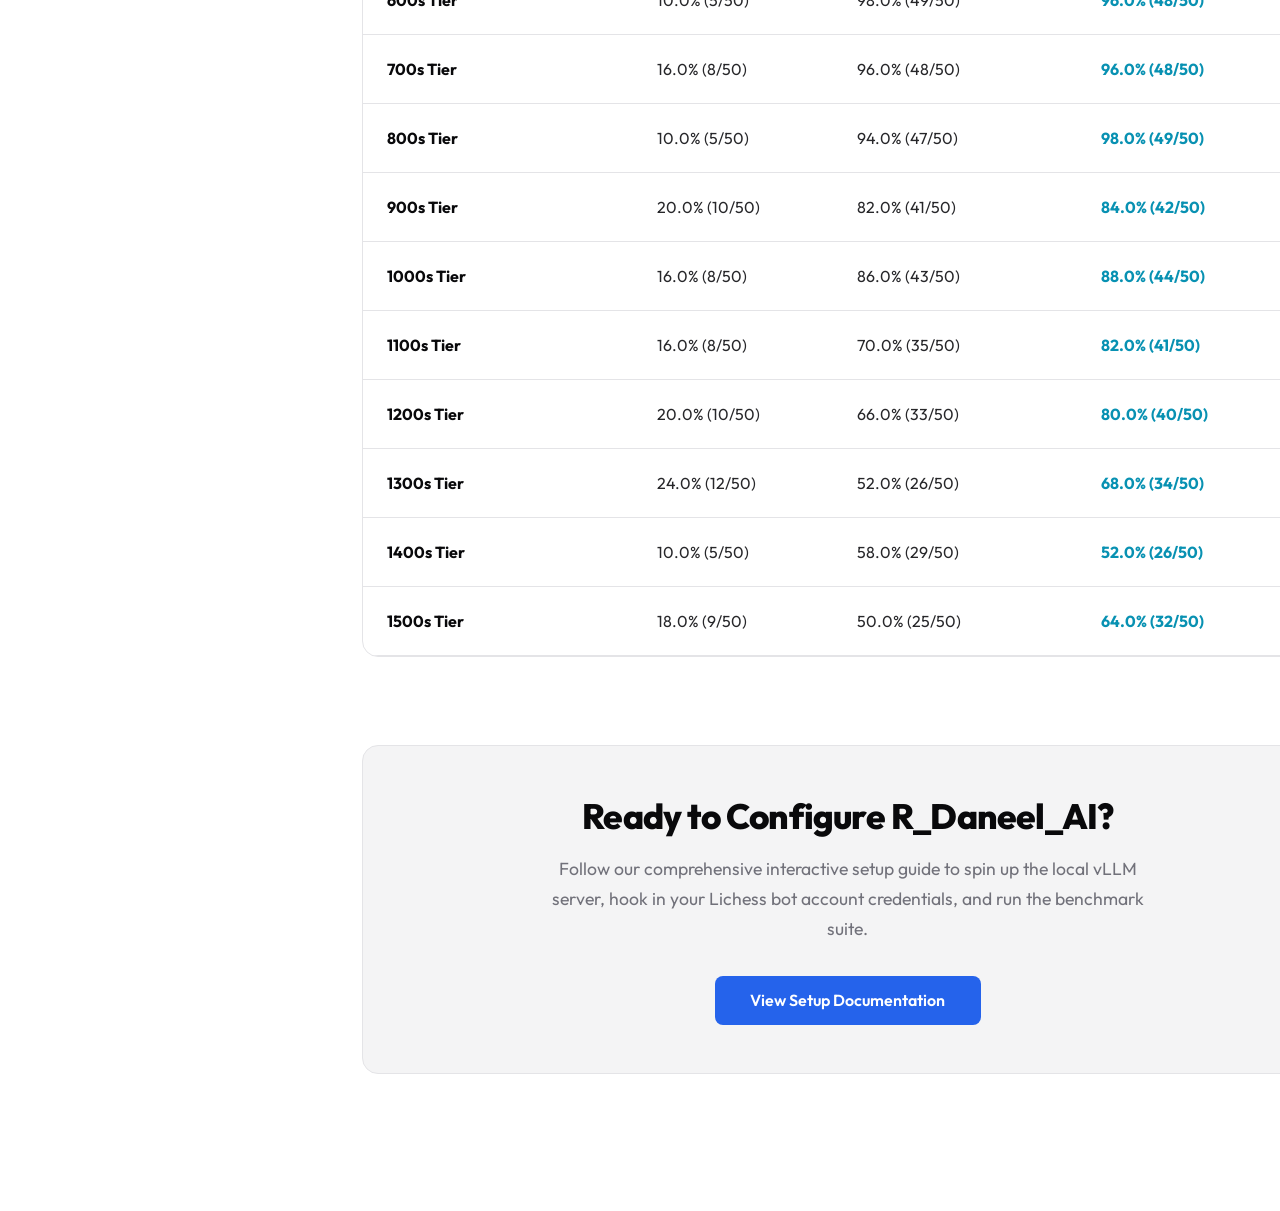
==== commit 0bfcdcd7: "Add tabbed benchmark ranges (600-1500 and 1600-2600) with new high-Elo metrics" ====
--- a/docs/index.html
+++ b/docs/index.html
@@ -873,6 +873,39 @@
       color: #0891b2;
     }
 
+    .bench-tabs-header {
+      display: flex;
+      border-bottom: 1px solid var(--panel-border);
+    }
+    .bench-btn {
+      background: none;
+      border: none;
+      color: var(--text-muted);
+      font-family: var(--font-sans);
+      font-weight: 600;
+      font-size: 0.95rem;
+      padding: 1.1rem 1.6rem;
+      cursor: pointer;
+      transition: all 0.3s ease;
+      position: relative;
+    }
+    .bench-btn:hover {
+      color: var(--text-highlight);
+    }
+    .bench-btn.active {
+      color: var(--indigo);
+      background: #ffffff;
+    }
+    .bench-btn.active::after {
+      content: '';
+      position: absolute;
+      bottom: -1px;
+      left: 0;
+      right: 0;
+      height: 2px;
+      background: var(--indigo);
+    }
+
     @media (max-width: 950px) {
       .flow-steps {
         flex-direction: column;
@@ -1047,121 +1080,242 @@
     <section id="benchmark">
       <h2>Puzzle Rating Benchmarks</h2>
       <p style="font-size: 1.15rem; line-height: 1.7; margin-bottom: 2rem;">
-        To evaluate the performance of our approach, we ran a comprehensive benchmark across <strong>500 Lichess chess puzzles</strong> ranging from 600 to 1500 Elo. We compared three distinct configurations: a pure LLM baseline (given legal moves in the prompt but no tools), a symbolic Queen-only baseline, and R_Daneel_AI (LLM + Queen):
+        To evaluate the performance of our approach, we ran comprehensive benchmarks across Lichess chess puzzle datasets. Below you can switch between the standard range (600–1500 Elo) and the high-Elo range (1600–2600 Elo) to see the comparative results:
       </p>
-      
-      <div class="glass-card" style="padding: 0; overflow-x: auto; margin-bottom: 2.5rem;">
-        <table style="width: 100%;">
-          <thead>
-            <tr>
-              <th style="padding: 1.5rem;">Evaluation Metric / Elo Tier</th>
-              <th style="padding: 1.5rem;">Pure LLM Baseline<br><span style="font-size: 0.75rem; color: var(--text-muted); font-weight: normal; font-family: var(--font-mono);">cyankiwi/gemma-4-26B</span></th>
-              <th style="padding: 1.5rem;">Queen-Only Baseline<br><span style="font-size: 0.75rem; color: var(--text-muted); font-weight: normal; font-family: var(--font-mono);">Queen Heuristics (Symbolic)</span></th>
-              <th style="padding: 1.5rem; color: var(--cyan);">R_Daneel_AI (Ours)<br><span style="font-size: 0.75rem; color: var(--cyan); font-weight: normal; font-family: var(--font-mono);">cyankiwi/gemma-4-26B + Queen</span></th>
-            </tr>
-          </thead>
-          <tbody>
-            <!-- Overall Performance Row -->
-            <tr style="background: rgba(255, 255, 255, 0.02); border-bottom: 1px solid var(--panel-border);">
-              <td colspan="4" style="padding: 1rem 1.5rem; font-weight: bold; text-transform: uppercase; font-size: 0.85rem; letter-spacing: 0.05rem; color: var(--text-highlight);">Overall Performance Metrics</td>
-            </tr>
-            <tr>
-              <td style="padding: 1.5rem;"><strong>Puzzles Solved</strong></td>
-              <td style="padding: 1.5rem;">80 / 500</td>
-              <td style="padding: 1.5rem;">376 / 500</td>
-              <td style="padding: 1.5rem; font-weight: bold; color: var(--cyan);">404 / 500</td>
-            </tr>
-            <tr>
-              <td style="padding: 1.5rem;"><strong>Accuracy / Pass Rate</strong></td>
-              <td style="padding: 1.5rem;">16.0%</td>
-              <td style="padding: 1.5rem;">75.2%</td>
-              <td style="padding: 1.5rem; font-weight: bold; color: var(--cyan);">80.8%</td>
-            </tr>
-            <tr>
-              <td style="padding: 1.5rem;"><strong>Puzzle Rating (Bisection Method)</strong></td>
-              <td style="padding: 1.5rem;">673 Rating</td>
-              <td style="padding: 1.5rem;">1399 Rating</td>
-              <td style="padding: 1.5rem; font-weight: bold; color: var(--accent);">1478 Rating</td>
-            </tr>
-            <tr>
-              <td style="padding: 1.5rem;"><strong>Inference Retries / Logic Loops</strong></td>
-              <td style="padding: 1.5rem;">0.24 avg retries</td>
-              <td style="padding: 1.5rem;">0.00 avg retries</td>
-              <td style="padding: 1.5rem; font-weight: bold; color: var(--cyan);">0.38 avg retries</td>
-            </tr>
-            <tr>
-              <td style="padding: 1.5rem;"><strong>Average Move Latency</strong></td>
-              <td style="padding: 1.5rem;">17.5s / move</td>
-              <td style="padding: 1.5rem;">0.54s / move</td>
-              <td style="padding: 1.5rem; font-weight: bold; color: var(--cyan);">24.3s / move</td>
-            </tr>
-
-            <!-- Tier breakdown Row -->
-            <tr style="background: rgba(255, 255, 255, 0.02); border-bottom: 1px solid var(--panel-border);">
-              <td colspan="4" style="padding: 1rem 1.5rem; font-weight: bold; text-transform: uppercase; font-size: 0.85rem; letter-spacing: 0.05rem; color: var(--text-highlight);">Accuracy Breakdown by Elo Tier</td>
-            </tr>
-            <tr>
-              <td style="padding: 1.5rem;"><strong>600s Tier</strong></td>
-              <td style="padding: 1.5rem;">10.0% (5/50)</td>
-              <td style="padding: 1.5rem;">98.0% (49/50)</td>
-              <td style="padding: 1.5rem; font-weight: bold; color: var(--cyan);">96.0% (48/50)</td>
-            </tr>
-            <tr>
-              <td style="padding: 1.5rem;"><strong>700s Tier</strong></td>
-              <td style="padding: 1.5rem;">16.0% (8/50)</td>
-              <td style="padding: 1.5rem;">96.0% (48/50)</td>
-              <td style="padding: 1.5rem; font-weight: bold; color: var(--cyan);">96.0% (48/50)</td>
-            </tr>
-            <tr>
-              <td style="padding: 1.5rem;"><strong>800s Tier</strong></td>
-              <td style="padding: 1.5rem;">10.0% (5/50)</td>
-              <td style="padding: 1.5rem;">94.0% (47/50)</td>
-              <td style="padding: 1.5rem; font-weight: bold; color: var(--cyan);">98.0% (49/50)</td>
-            </tr>
-            <tr>
-              <td style="padding: 1.5rem;"><strong>900s Tier</strong></td>
-              <td style="padding: 1.5rem;">20.0% (10/50)</td>
-              <td style="padding: 1.5rem;">82.0% (41/50)</td>
-              <td style="padding: 1.5rem; font-weight: bold; color: var(--cyan);">84.0% (42/50)</td>
-            </tr>
-            <tr>
-              <td style="padding: 1.5rem;"><strong>1000s Tier</strong></td>
-              <td style="padding: 1.5rem;">16.0% (8/50)</td>
-              <td style="padding: 1.5rem;">86.0% (43/50)</td>
-              <td style="padding: 1.5rem; font-weight: bold; color: var(--cyan);">88.0% (44/50)</td>
-            </tr>
-            <tr>
-              <td style="padding: 1.5rem;"><strong>1100s Tier</strong></td>
-              <td style="padding: 1.5rem;">16.0% (8/50)</td>
-              <td style="padding: 1.5rem;">70.0% (35/50)</td>
-              <td style="padding: 1.5rem; font-weight: bold; color: var(--cyan);">82.0% (41/50)</td>
-            </tr>
-            <tr>
-              <td style="padding: 1.5rem;"><strong>1200s Tier</strong></td>
-              <td style="padding: 1.5rem;">20.0% (10/50)</td>
-              <td style="padding: 1.5rem;">66.0% (33/50)</td>
-              <td style="padding: 1.5rem; font-weight: bold; color: var(--cyan);">80.0% (40/50)</td>
-            </tr>
-            <tr>
-              <td style="padding: 1.5rem;"><strong>1300s Tier</strong></td>
-              <td style="padding: 1.5rem;">24.0% (12/50)</td>
-              <td style="padding: 1.5rem;">52.0% (26/50)</td>
-              <td style="padding: 1.5rem; font-weight: bold; color: var(--cyan);">68.0% (34/50)</td>
-            </tr>
-            <tr>
-              <td style="padding: 1.5rem;"><strong>1400s Tier</strong></td>
-              <td style="padding: 1.5rem;">10.0% (5/50)</td>
-              <td style="padding: 1.5rem;">58.0% (29/50)</td>
-              <td style="padding: 1.5rem; font-weight: bold; color: var(--cyan);">52.0% (26/50)</td>
-            </tr>
-            <tr>
-              <td style="padding: 1.5rem;"><strong>1500s Tier</strong></td>
-              <td style="padding: 1.5rem;">18.0% (9/50)</td>
-              <td style="padding: 1.5rem;">50.0% (25/50)</td>
-              <td style="padding: 1.5rem; font-weight: bold; color: var(--cyan);">64.0% (32/50)</td>
-            </tr>
-          </tbody>
-        </table>
+
+      <div class="glass-card" style="padding: 0; overflow: hidden; margin-bottom: 2.5rem;">
+        <div class="bench-tabs-header">
+          <button class="bench-btn active" onclick="switchBenchTab(event, 'bench-std')">Standard Range (600–1500)</button>
+          <button class="bench-btn" onclick="switchBenchTab(event, 'bench-high')">High-Elo Range (1600–2600)</button>
+        </div>
+
+        <div id="bench-std" class="bench-content active" style="overflow-x: auto;">
+          <table style="width: 100%;">
+            <thead>
+              <tr>
+                <th style="padding: 1.5rem;">Evaluation Metric / Elo Tier</th>
+                <th style="padding: 1.5rem;">Pure LLM Baseline<br><span style="font-size: 0.75rem; color: var(--text-muted); font-weight: normal; font-family: var(--font-mono);">cyankiwi/gemma-4-26B</span></th>
+                <th style="padding: 1.5rem;">Queen-Only Baseline<br><span style="font-size: 0.75rem; color: var(--text-muted); font-weight: normal; font-family: var(--font-mono);">Queen Heuristics (Symbolic)</span></th>
+                <th style="padding: 1.5rem; color: var(--cyan);">R_Daneel_AI (Ours)<br><span style="font-size: 0.75rem; color: var(--cyan); font-weight: normal; font-family: var(--font-mono);">cyankiwi/gemma-4-26B + Queen</span></th>
+              </tr>
+            </thead>
+            <tbody>
+              <!-- Overall Performance Row -->
+              <tr style="background: rgba(255, 255, 255, 0.02); border-bottom: 1px solid var(--panel-border);">
+                <td colspan="4" style="padding: 1rem 1.5rem; font-weight: bold; text-transform: uppercase; font-size: 0.85rem; letter-spacing: 0.05rem; color: var(--text-highlight);">Overall Performance Metrics</td>
+              </tr>
+              <tr>
+                <td style="padding: 1.5rem;"><strong>Puzzles Solved</strong></td>
+                <td style="padding: 1.5rem;">80 / 500</td>
+                <td style="padding: 1.5rem;">376 / 500</td>
+                <td style="padding: 1.5rem; font-weight: bold; color: var(--cyan);">404 / 500</td>
+              </tr>
+              <tr>
+                <td style="padding: 1.5rem;"><strong>Accuracy / Pass Rate</strong></td>
+                <td style="padding: 1.5rem;">16.0%</td>
+                <td style="padding: 1.5rem;">75.2%</td>
+                <td style="padding: 1.5rem; font-weight: bold; color: var(--cyan);">80.8%</td>
+              </tr>
+              <tr>
+                <td style="padding: 1.5rem;"><strong>Puzzle Rating (Bisection Method)</strong></td>
+                <td style="padding: 1.5rem;">673 Rating</td>
+                <td style="padding: 1.5rem;">1399 Rating</td>
+                <td style="padding: 1.5rem; font-weight: bold; color: var(--accent);">1478 Rating</td>
+              </tr>
+              <tr>
+                <td style="padding: 1.5rem;"><strong>Inference Retries / Logic Loops</strong></td>
+                <td style="padding: 1.5rem;">0.24 avg retries</td>
+                <td style="padding: 1.5rem;">0.00 avg retries</td>
+                <td style="padding: 1.5rem; font-weight: bold; color: var(--cyan);">0.38 avg retries</td>
+              </tr>
+              <tr>
+                <td style="padding: 1.5rem;"><strong>Average Move Latency</strong></td>
+                <td style="padding: 1.5rem;">17.5s / move</td>
+                <td style="padding: 1.5rem;">0.54s / move</td>
+                <td style="padding: 1.5rem; font-weight: bold; color: var(--cyan);">24.3s / move</td>
+              </tr>
+
+              <!-- Tier breakdown Row -->
+              <tr style="background: rgba(255, 255, 255, 0.02); border-bottom: 1px solid var(--panel-border);">
+                <td colspan="4" style="padding: 1rem 1.5rem; font-weight: bold; text-transform: uppercase; font-size: 0.85rem; letter-spacing: 0.05rem; color: var(--text-highlight);">Accuracy Breakdown by Elo Tier</td>
+              </tr>
+              <tr>
+                <td style="padding: 1.5rem;"><strong>600s Tier</strong></td>
+                <td style="padding: 1.5rem;">10.0% (5/50)</td>
+                <td style="padding: 1.5rem;">98.0% (49/50)</td>
+                <td style="padding: 1.5rem; font-weight: bold; color: var(--cyan);">96.0% (48/50)</td>
+              </tr>
+              <tr>
+                <td style="padding: 1.5rem;"><strong>700s Tier</strong></td>
+                <td style="padding: 1.5rem;">16.0% (8/50)</td>
+                <td style="padding: 1.5rem;">96.0% (48/50)</td>
+                <td style="padding: 1.5rem; font-weight: bold; color: var(--cyan);">96.0% (48/50)</td>
+              </tr>
+              <tr>
+                <td style="padding: 1.5rem;"><strong>800s Tier</strong></td>
+                <td style="padding: 1.5rem;">10.0% (5/50)</td>
+                <td style="padding: 1.5rem;">94.0% (47/50)</td>
+                <td style="padding: 1.5rem; font-weight: bold; color: var(--cyan);">98.0% (49/50)</td>
+              </tr>
+              <tr>
+                <td style="padding: 1.5rem;"><strong>900s Tier</strong></td>
+                <td style="padding: 1.5rem;">20.0% (10/50)</td>
+                <td style="padding: 1.5rem;">82.0% (41/50)</td>
+                <td style="padding: 1.5rem; font-weight: bold; color: var(--cyan);">84.0% (42/50)</td>
+              </tr>
+              <tr>
+                <td style="padding: 1.5rem;"><strong>1000s Tier</strong></td>
+                <td style="padding: 1.5rem;">16.0% (8/50)</td>
+                <td style="padding: 1.5rem;">86.0% (43/50)</td>
+                <td style="padding: 1.5rem; font-weight: bold; color: var(--cyan);">88.0% (44/50)</td>
+              </tr>
+              <tr>
+                <td style="padding: 1.5rem;"><strong>1100s Tier</strong></td>
+                <td style="padding: 1.5rem;">16.0% (8/50)</td>
+                <td style="padding: 1.5rem;">70.0% (35/50)</td>
+                <td style="padding: 1.5rem; font-weight: bold; color: var(--cyan);">82.0% (41/50)</td>
+              </tr>
+              <tr>
+                <td style="padding: 1.5rem;"><strong>1200s Tier</strong></td>
+                <td style="padding: 1.5rem;">20.0% (10/50)</td>
+                <td style="padding: 1.5rem;">66.0% (33/50)</td>
+                <td style="padding: 1.5rem; font-weight: bold; color: var(--cyan);">80.0% (40/50)</td>
+              </tr>
+              <tr>
+                <td style="padding: 1.5rem;"><strong>1300s Tier</strong></td>
+                <td style="padding: 1.5rem;">24.0% (12/50)</td>
+                <td style="padding: 1.5rem;">52.0% (26/50)</td>
+                <td style="padding: 1.5rem; font-weight: bold; color: var(--cyan);">68.0% (34/50)</td>
+              </tr>
+              <tr>
+                <td style="padding: 1.5rem;"><strong>1400s Tier</strong></td>
+                <td style="padding: 1.5rem;">10.0% (5/50)</td>
+                <td style="padding: 1.5rem;">58.0% (29/50)</td>
+                <td style="padding: 1.5rem; font-weight: bold; color: var(--cyan);">52.0% (26/50)</td>
+              </tr>
+              <tr>
+                <td style="padding: 1.5rem;"><strong>1500s Tier</strong></td>
+                <td style="padding: 1.5rem;">18.0% (9/50)</td>
+                <td style="padding: 1.5rem;">50.0% (25/50)</td>
+                <td style="padding: 1.5rem; font-weight: bold; color: var(--cyan);">64.0% (32/50)</td>
+              </tr>
+            </tbody>
+          </table>
+        </div>
+
+        <div id="bench-high" class="bench-content" style="display: none; overflow-x: auto;">
+          <table style="width: 100%;">
+            <thead>
+              <tr>
+                <th style="padding: 1.5rem;">Evaluation Metric / Elo Tier</th>
+                <th style="padding: 1.5rem;">Pure LLM Baseline<br><span style="font-size: 0.75rem; color: var(--text-muted); font-weight: normal; font-family: var(--font-mono);">cyankiwi/gemma-4-26B</span></th>
+                <th style="padding: 1.5rem;">Queen-Only Baseline<br><span style="font-size: 0.75rem; color: var(--text-muted); font-weight: normal; font-family: var(--font-mono);">Queen Heuristics (Symbolic)</span></th>
+                <th style="padding: 1.5rem; color: var(--cyan);">R_Daneel_AI (Ours)<br><span style="font-size: 0.75rem; color: var(--cyan); font-weight: normal; font-family: var(--font-mono);">cyankiwi/gemma-4-26B + Queen</span></th>
+              </tr>
+            </thead>
+            <tbody>
+              <!-- Overall Performance Row -->
+              <tr style="background: rgba(255, 255, 255, 0.02); border-bottom: 1px solid var(--panel-border);">
+                <td colspan="4" style="padding: 1rem 1.5rem; font-weight: bold; text-transform: uppercase; font-size: 0.85rem; letter-spacing: 0.05rem; color: var(--text-highlight);">Overall Performance Metrics</td>
+              </tr>
+              <tr>
+                <td style="padding: 1.5rem;"><strong>Puzzles Solved</strong></td>
+                <td style="padding: 1.5rem;">101 / 500</td>
+                <td style="padding: 1.5rem;">170 / 500</td>
+                <td style="padding: 1.5rem; font-weight: bold; color: var(--cyan);">177 / 500</td>
+              </tr>
+              <tr>
+                <td style="padding: 1.5rem;"><strong>Accuracy / Pass Rate</strong></td>
+                <td style="padding: 1.5rem;">20.2%</td>
+                <td style="padding: 1.5rem;">34.0%</td>
+                <td style="padding: 1.5rem; font-weight: bold; color: var(--cyan);">35.4%</td>
+              </tr>
+              <tr>
+                <td style="padding: 1.5rem;"><strong>Puzzle Rating (Bisection Method)</strong></td>
+                <td style="padding: 1.5rem;">1741 Rating</td>
+                <td style="padding: 1.5rem;">1919 Rating</td>
+                <td style="padding: 1.5rem; font-weight: bold; color: var(--accent);">1936 Rating</td>
+              </tr>
+              <tr>
+                <td style="padding: 1.5rem;"><strong>Inference Retries / Logic Loops</strong></td>
+                <td style="padding: 1.5rem;">0.22 avg retries</td>
+                <td style="padding: 1.5rem;">0.00 avg retries</td>
+                <td style="padding: 1.5rem; font-weight: bold; color: var(--cyan);">1.40 avg retries</td>
+              </tr>
+              <tr>
+                <td style="padding: 1.5rem;"><strong>Average Move Latency</strong></td>
+                <td style="padding: 1.5rem;">38.8s / move</td>
+                <td style="padding: 1.5rem;">0.46s / move</td>
+                <td style="padding: 1.5rem; font-weight: bold; color: var(--cyan);">29.6s / move</td>
+              </tr>
+
+              <!-- Tier breakdown Row -->
+              <tr style="background: rgba(255, 255, 255, 0.02); border-bottom: 1px solid var(--panel-border);">
+                <td colspan="4" style="padding: 1rem 1.5rem; font-weight: bold; text-transform: uppercase; font-size: 0.85rem; letter-spacing: 0.05rem; color: var(--text-highlight);">Accuracy Breakdown by Elo Tier</td>
+              </tr>
+              <tr>
+                <td style="padding: 1.5rem;"><strong>1600s Tier</strong></td>
+                <td style="padding: 1.5rem;">20.0% (10/50)</td>
+                <td style="padding: 1.5rem;">46.0% (23/50)</td>
+                <td style="padding: 1.5rem; font-weight: bold; color: var(--cyan);">42.0% (21/50)</td>
+              </tr>
+              <tr>
+                <td style="padding: 1.5rem;"><strong>1700s Tier</strong></td>
+                <td style="padding: 1.5rem;">26.0% (13/50)</td>
+                <td style="padding: 1.5rem;">50.0% (25/50)</td>
+                <td style="padding: 1.5rem; font-weight: bold; color: var(--cyan);">50.0% (25/50)</td>
+              </tr>
+              <tr>
+                <td style="padding: 1.5rem;"><strong>1800s Tier</strong></td>
+                <td style="padding: 1.5rem;">24.0% (12/50)</td>
+                <td style="padding: 1.5rem;">44.0% (22/50)</td>
+                <td style="padding: 1.5rem; font-weight: bold; color: var(--cyan);">48.0% (24/50)</td>
+              </tr>
+              <tr>
+                <td style="padding: 1.5rem;"><strong>1900s Tier</strong></td>
+                <td style="padding: 1.5rem;">12.0% (6/50)</td>
+                <td style="padding: 1.5rem;">38.0% (19/50)</td>
+                <td style="padding: 1.5rem; font-weight: bold; color: var(--cyan);">44.0% (22/50)</td>
+              </tr>
+              <tr>
+                <td style="padding: 1.5rem;"><strong>2000s Tier</strong></td>
+                <td style="padding: 1.5rem;">26.0% (13/50)</td>
+                <td style="padding: 1.5rem;">40.0% (20/50)</td>
+                <td style="padding: 1.5rem; font-weight: bold; color: var(--cyan);">44.0% (22/50)</td>
+              </tr>
+              <tr>
+                <td style="padding: 1.5rem;"><strong>2100s Tier</strong></td>
+                <td style="padding: 1.5rem;">26.0% (13/50)</td>
+                <td style="padding: 1.5rem;">22.0% (11/50)</td>
+                <td style="padding: 1.5rem; font-weight: bold; color: var(--cyan);">30.0% (15/50)</td>
+              </tr>
+              <tr>
+                <td style="padding: 1.5rem;"><strong>2200s Tier</strong></td>
+                <td style="padding: 1.5rem;">18.0% (9/50)</td>
+                <td style="padding: 1.5rem;">36.0% (18/50)</td>
+                <td style="padding: 1.5rem; font-weight: bold; color: var(--cyan);">28.0% (14/50)</td>
+              </tr>
+              <tr>
+                <td style="padding: 1.5rem;"><strong>2300s Tier</strong></td>
+                <td style="padding: 1.5rem;">8.0% (4/50)</td>
+                <td style="padding: 1.5rem;">26.0% (13/50)</td>
+                <td style="padding: 1.5rem; font-weight: bold; color: var(--cyan);">22.0% (11/50)</td>
+              </tr>
+              <tr>
+                <td style="padding: 1.5rem;"><strong>2400s Tier</strong></td>
+                <td style="padding: 1.5rem;">24.0% (12/50)</td>
+                <td style="padding: 1.5rem;">20.0% (10/50)</td>
+                <td style="padding: 1.5rem; font-weight: bold; color: var(--cyan);">30.0% (15/50)</td>
+              </tr>
+              <tr>
+                <td style="padding: 1.5rem;"><strong>2500s Tier</strong></td>
+                <td style="padding: 1.5rem;">18.0% (9/50)</td>
+                <td style="padding: 1.5rem;">18.0% (9/50)</td>
+                <td style="padding: 1.5rem; font-weight: bold; color: var(--cyan);">16.0% (8/50)</td>
+              </tr>
+            </tbody>
+          </table>
+        </div>
       </div>
     </section>
 
@@ -1361,6 +1515,19 @@
       evt.currentTarget.classList.add("active");
     }
 
+    function switchBenchTab(evt, tabId) {
+      const contents = document.getElementsByClassName("bench-content");
+      for (let i = 0; i < contents.length; i++) {
+        contents[i].style.display = "none";
+      }
+      const buttons = document.getElementsByClassName("bench-btn");
+      for (let i = 0; i < buttons.length; i++) {
+        buttons[i].classList.remove("active");
+      }
+      document.getElementById(tabId).style.display = "block";
+      evt.currentTarget.classList.add("active");
+    }
+
     function copyFen() {
       const fen = document.getElementById("fen-display").textContent;
       navigator.clipboard.writeText(fen);
